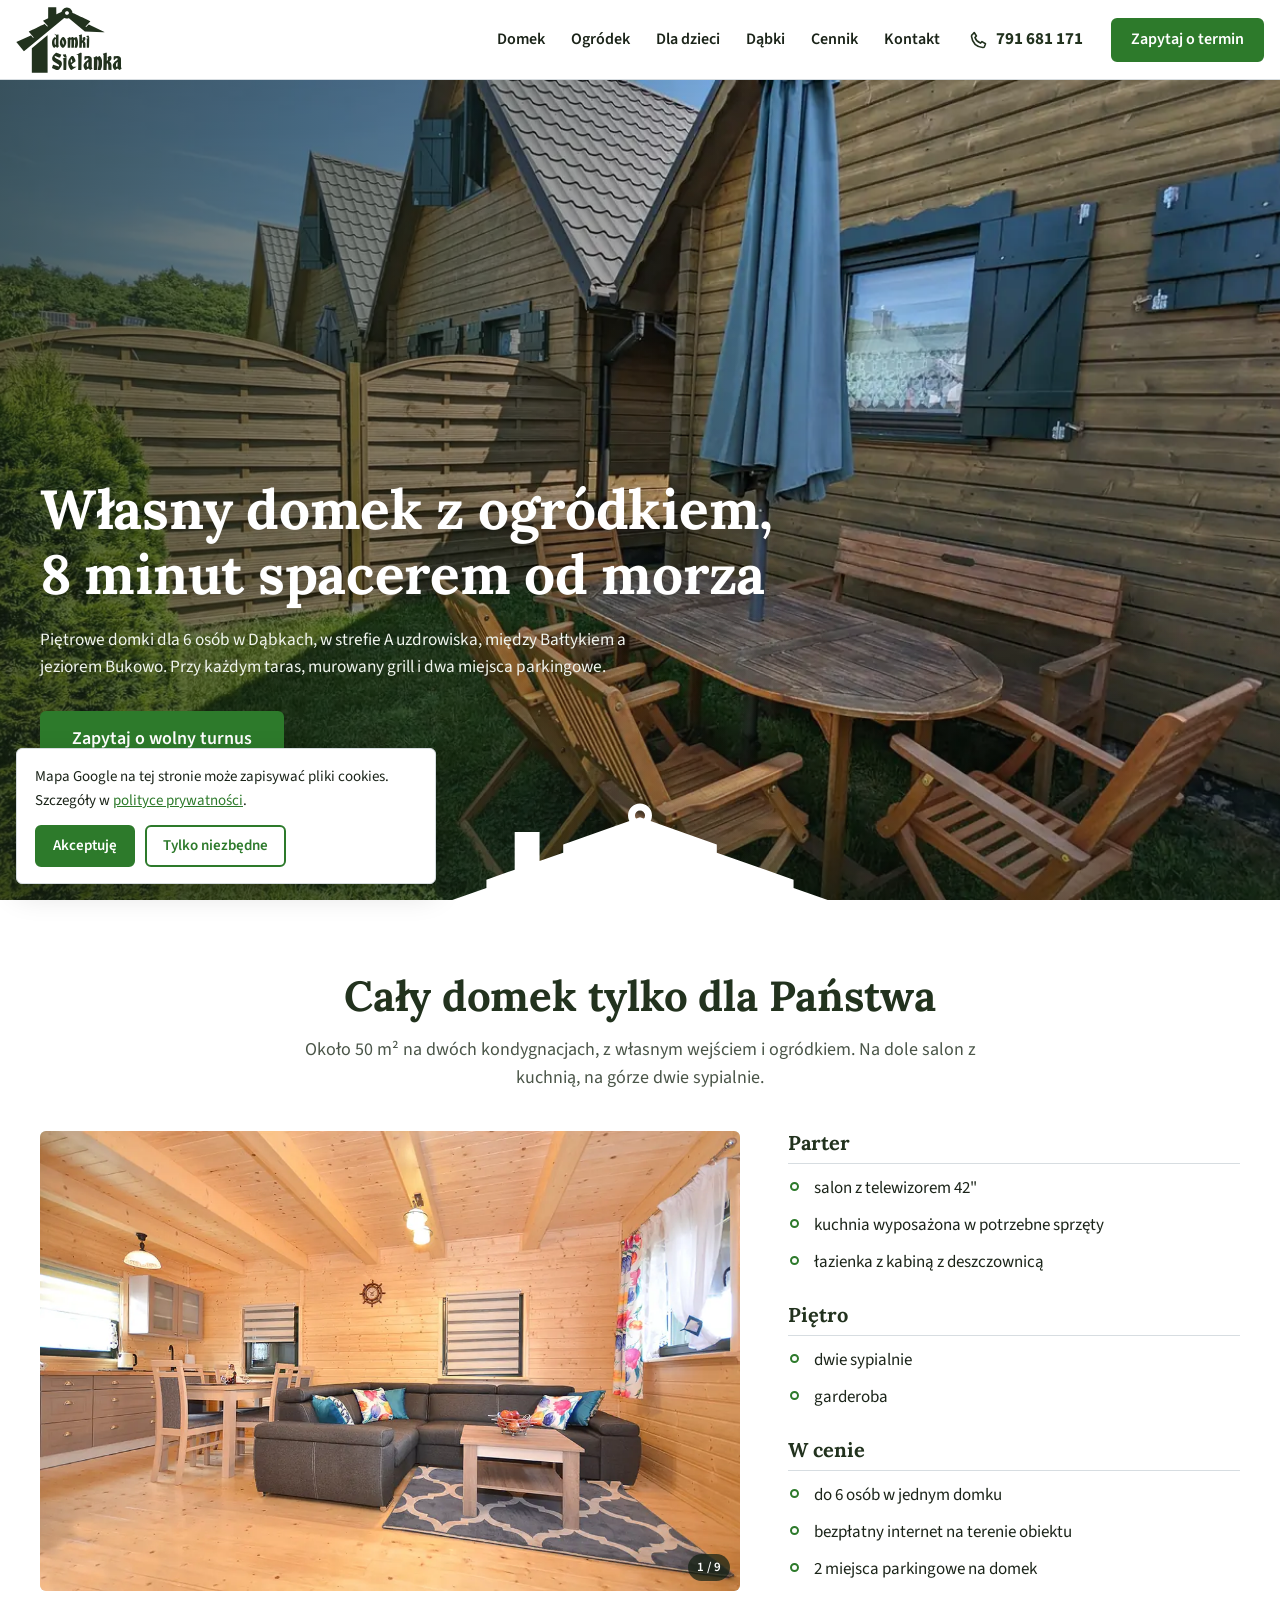
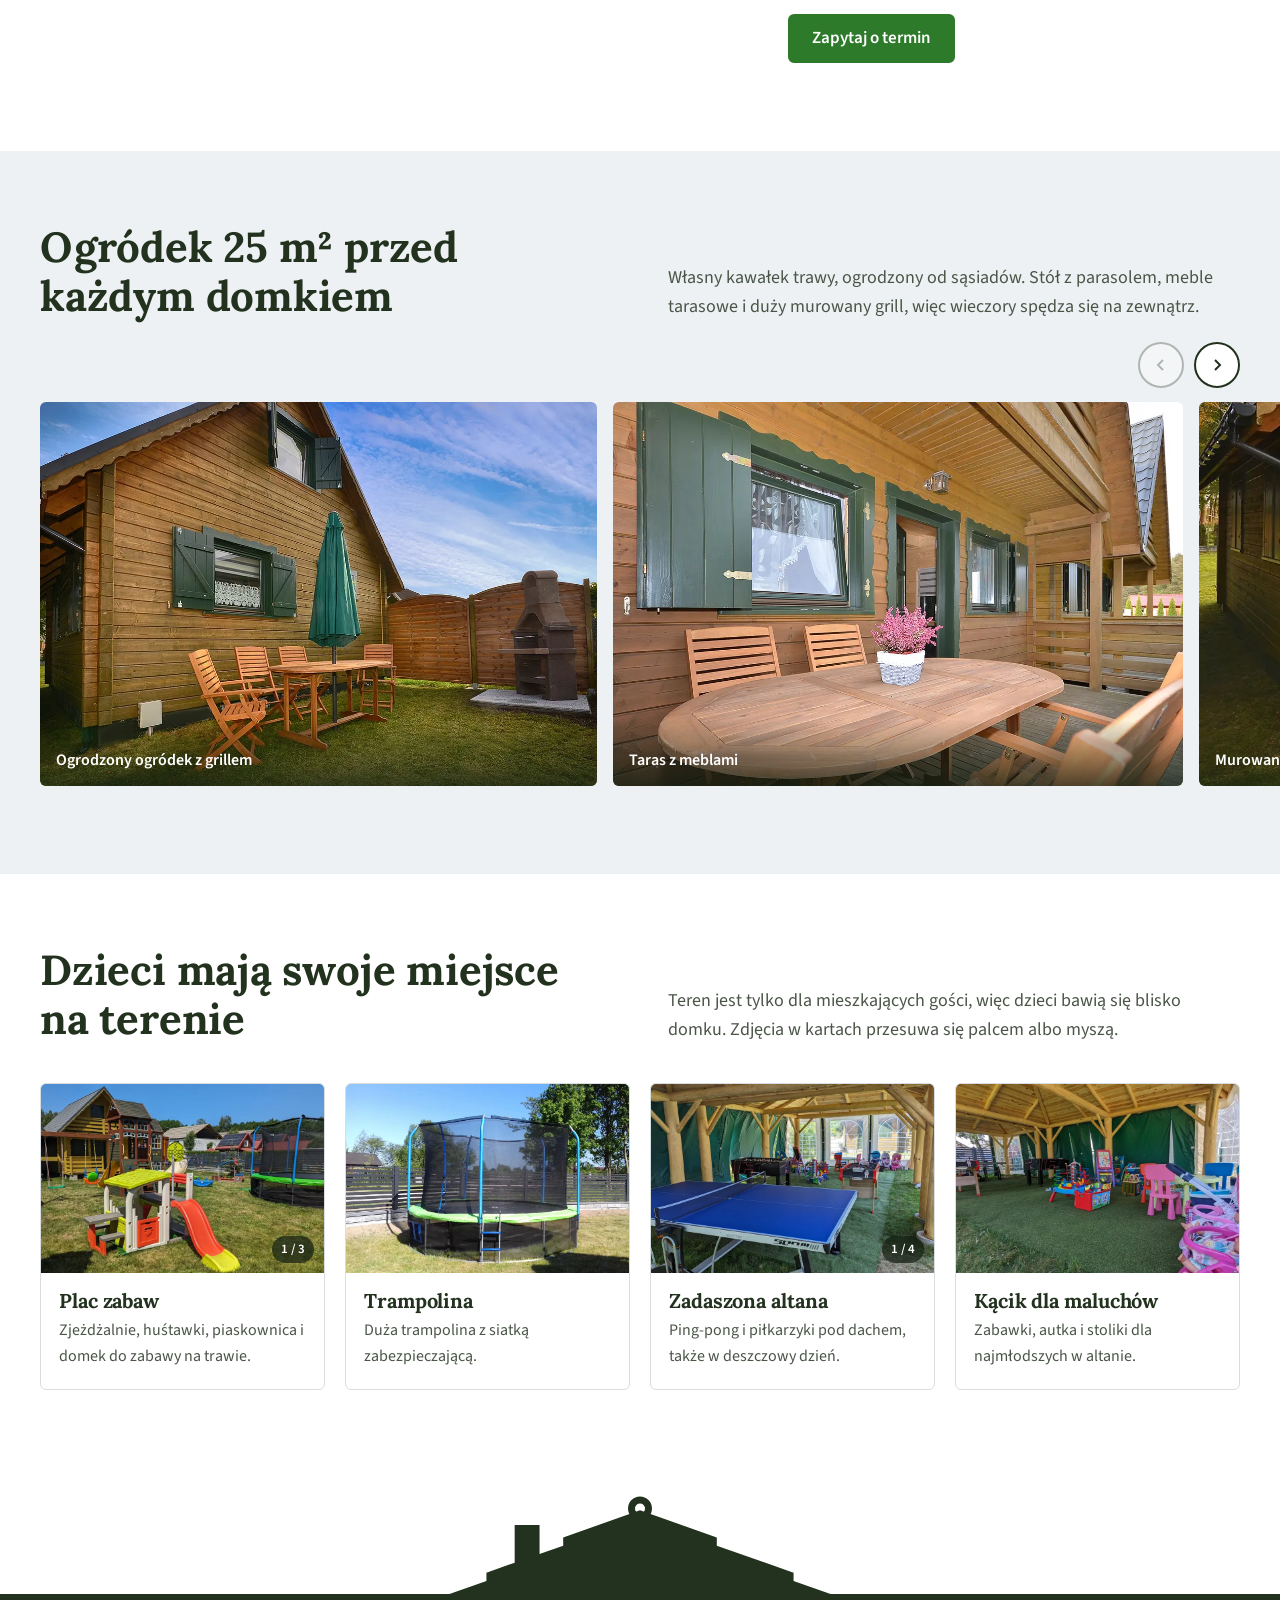
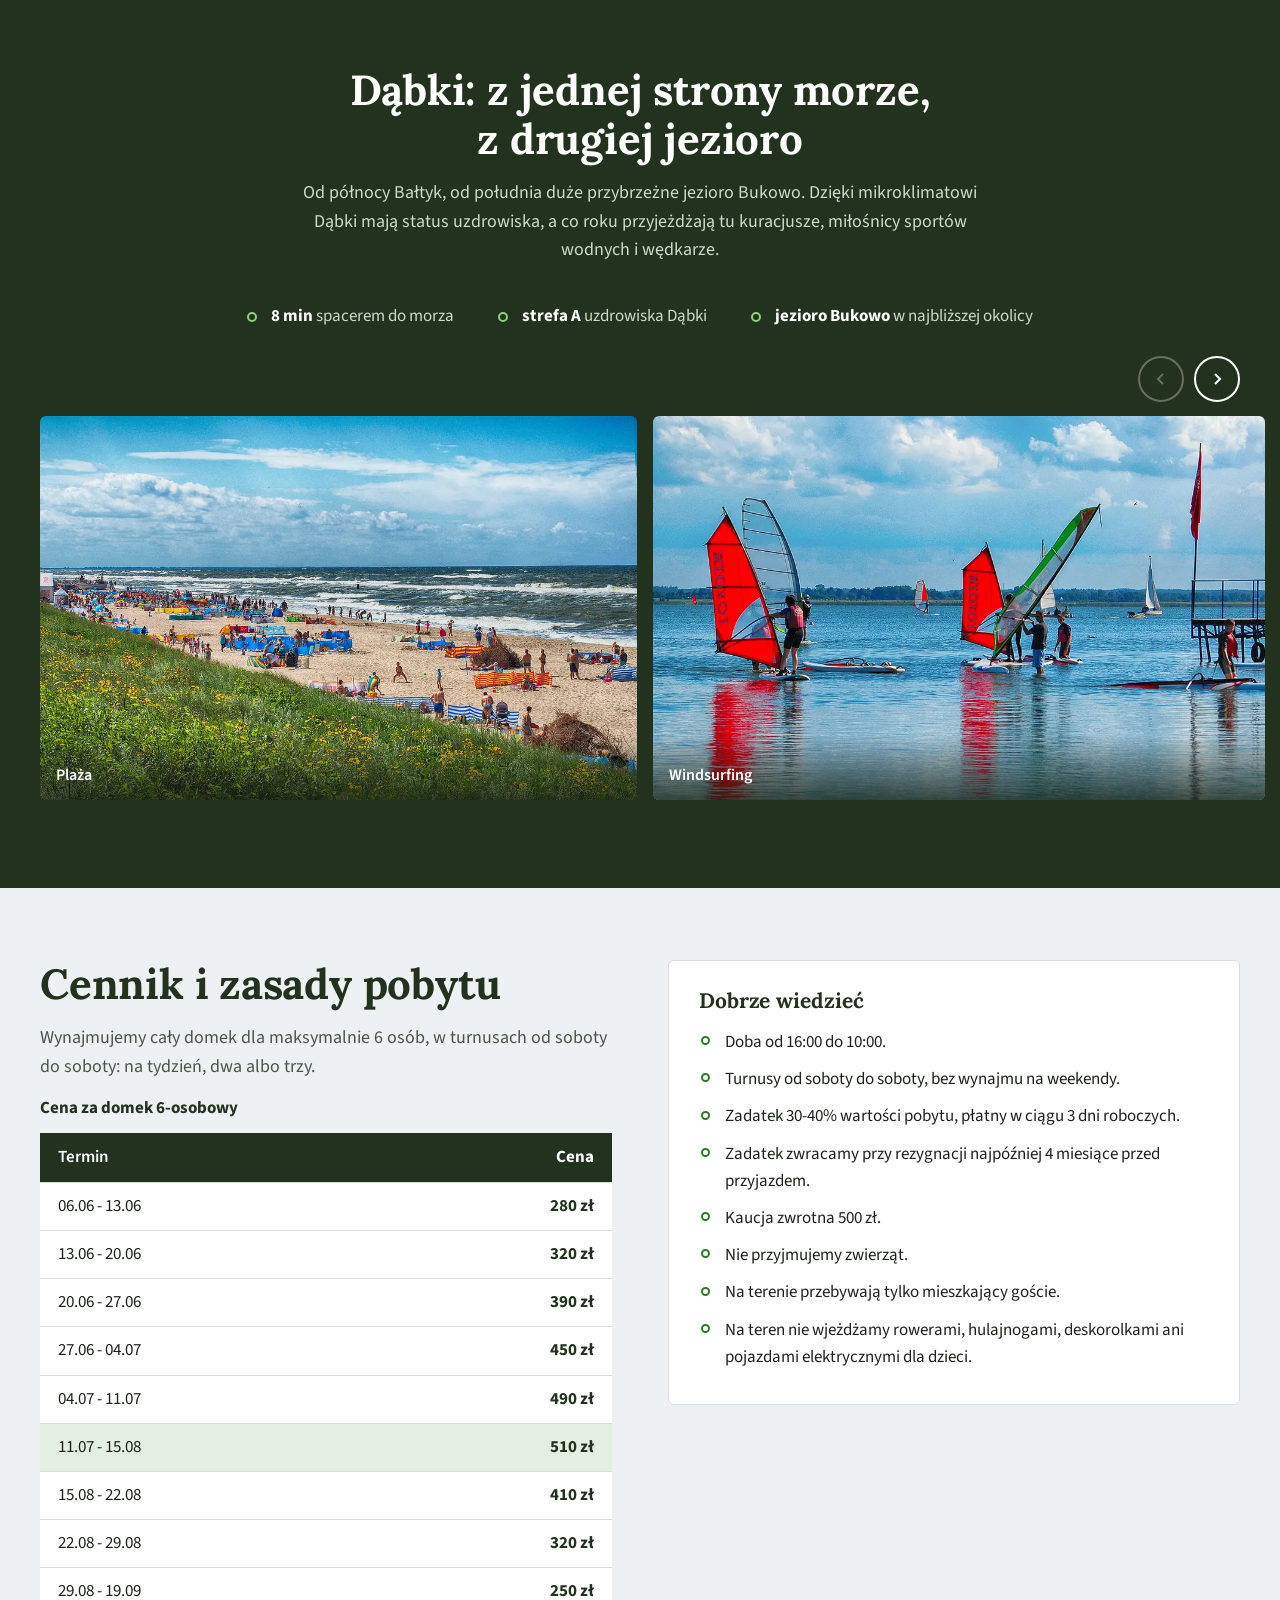
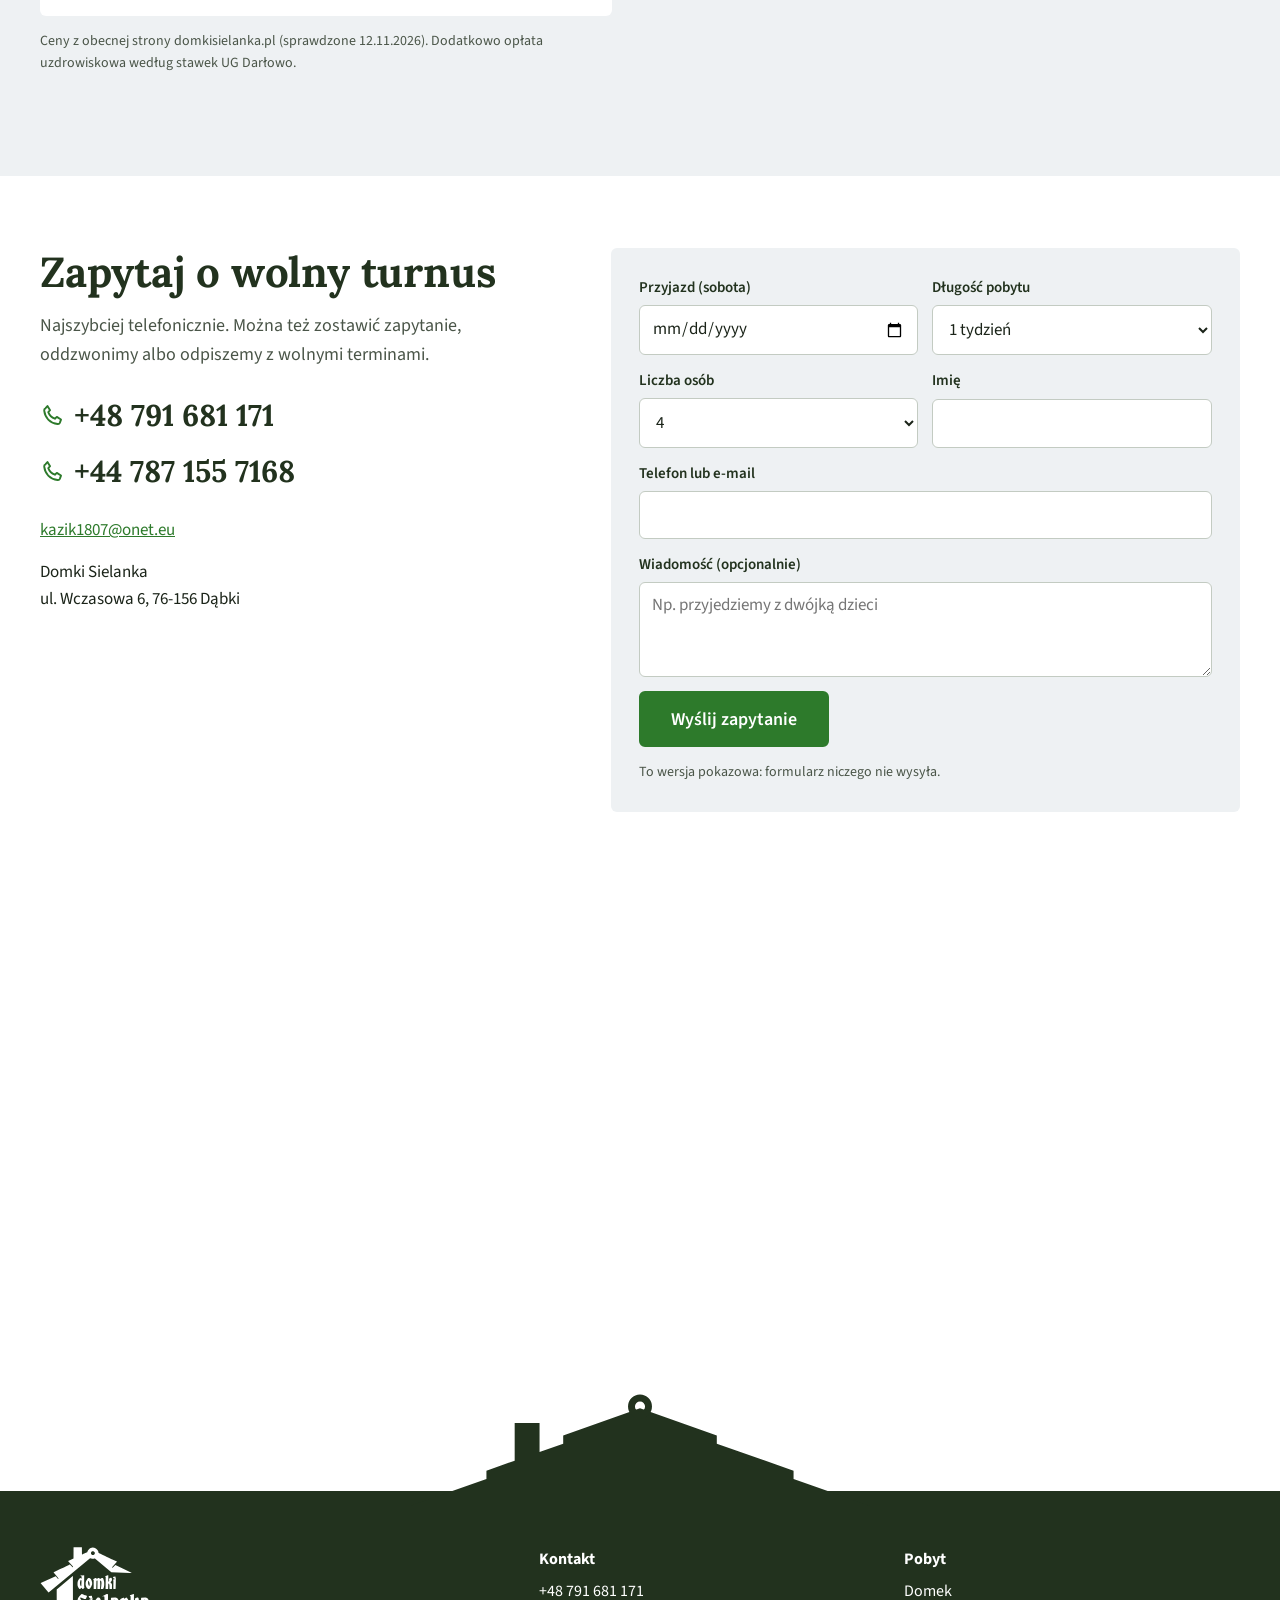
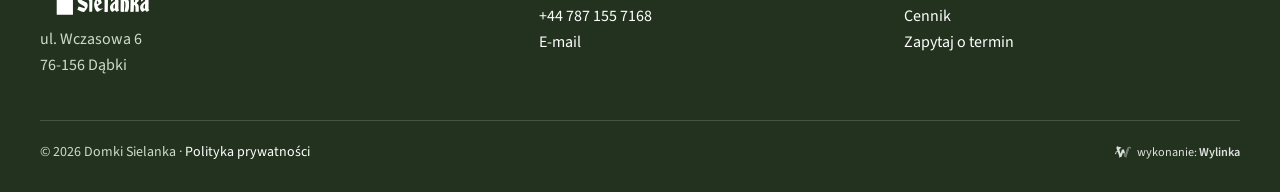
==== index.html @ 6b2c155b "Podgląd strony Domki Sielanka" ====
<!doctype html>
<html lang="pl">
<head>
<meta charset="utf-8">
<meta name="viewport" content="width=device-width,initial-scale=1,viewport-fit=cover">
<meta name="robots" content="noindex,nofollow">
<title>Domki Sielanka w Dąbkach | Domki z ogródkiem 8 minut od morza</title>
<meta name="description" content="Piętrowe domki dla 6 osób z własnym ogródkiem i murowanym grillem w Dąbkach, w strefie A uzdrowiska, 8 minut spacerem od morza. Zapytaj o wolny turnus: 791 681 171.">
<meta name="theme-color" content="#22321E">
<link rel="preload" href="fonts/lora.woff2" as="font" type="font/woff2" crossorigin>
<link rel="preload" href="img/hero-tel.webp" as="image" media="(max-width: 760px)">
<link rel="preload" href="img/hero-1400.webp" as="image" media="(min-width: 761px)" imagesrcset="img/hero-1400.webp 1400w, img/hero.webp 2000w" imagesizes="100vw">
<link rel="stylesheet" href="style.css">
<link rel="icon" href="data:image/svg+xml,%3Csvg xmlns='http://www.w3.org/2000/svg' viewBox='0 0 32 32'%3E%3Crect width='32' height='32' rx='6' fill='%2322321E'/%3E%3Cpath d='M3 22 16 9l13 13' fill='none' stroke='%23fff' stroke-width='3.4'/%3E%3Ccircle cx='16' cy='8.5' r='3' fill='none' stroke='%23fff' stroke-width='2'/%3E%3C/svg%3E">
</head>
<body>
<svg width="0" height="0" style="position:absolute" aria-hidden="true">
  <symbol id="logo" viewBox="12 22 449 280"><path fill="currentColor" fill-rule="evenodd" d="M427.2 230.8 426.5 231.5 426.0 235.8 426.2 246.5 429.2 246.8 434.8 241.0 436.8 239.8 438.8 239.2 440.8 239.2 442.2 240.0 443.0 241.0 443.2 243.2 442.2 245.0 439.5 247.8 430.5 254.8 425.0 261.2 423.2 264.8 422.2 269.2 422.5 274.5 424.2 281.0 427.0 286.0 430.5 288.8 432.5 289.0 434.0 288.5 441.5 282.8 442.8 282.8 448.8 288.2 451.0 288.8 452.5 287.8 453.2 287.8 459.8 282.5 459.5 281.5 457.0 278.0 457.2 245.2 456.8 240.8 455.8 237.5 454.5 235.2 452.0 232.8 448.5 231.0 444.0 230.2ZM442.5 255.5 443.0 256.0 442.2 274.5 440.8 276.0 439.0 276.5 436.8 274.2 435.8 271.0 435.8 265.5 436.8 262.2 438.8 258.8 442.0 255.5ZM365.8 230.2 364.8 230.2 357.8 235.0 356.5 234.5 356.2 231.8 355.5 230.8 352.8 231.0 347.5 233.0 340.0 237.5 340.0 238.2 342.2 240.8 341.8 287.5 343.0 288.8 351.8 289.2 355.2 288.5 356.0 287.5 357.0 245.2 357.5 244.2 358.2 244.2 360.0 246.5 361.8 254.0 361.8 266.8 358.2 288.5 359.2 289.0 370.2 289.0 371.0 288.2 373.8 282.0 375.8 275.0 376.5 268.5 376.5 249.2 375.5 244.5 372.8 237.8 370.0 233.8 367.2 231.0ZM303.2 230.8 302.5 231.5 302.0 235.8 302.2 246.5 305.2 246.8 310.8 241.0 312.8 239.8 314.8 239.2 316.8 239.2 318.2 240.0 319.0 241.0 319.2 243.2 318.2 245.0 315.5 247.8 306.5 254.8 301.0 261.2 299.2 264.8 298.2 269.2 298.5 274.5 300.2 281.0 303.0 286.0 306.5 288.8 308.5 289.0 310.0 288.5 317.5 282.8 318.8 282.8 324.8 288.2 327.0 288.8 328.5 287.8 329.2 287.8 335.8 282.5 335.5 281.5 333.0 278.0 333.2 245.2 332.8 240.8 331.8 237.5 330.5 235.2 328.0 232.8 324.5 231.0 320.0 230.2ZM318.5 255.5 319.0 256.0 318.2 274.5 316.8 276.0 315.0 276.5 312.8 274.2 311.8 271.0 311.8 265.5 312.8 262.2 314.8 258.8 318.0 255.5ZM251.0 229.5 247.8 230.0 246.2 231.0 240.8 236.8 236.0 244.8 234.0 250.2 233.0 254.8 233.0 264.0 235.0 272.2 237.0 277.2 240.2 283.2 242.0 285.8 244.0 287.8 245.8 288.8 248.5 288.2 268.8 275.8 268.8 275.0 266.8 275.0 261.2 276.0 257.2 276.0 254.5 275.0 250.0 271.0 247.8 267.2 247.2 265.5 247.8 264.8 264.5 252.5 262.8 245.0 258.5 235.8 257.0 233.5 253.2 230.0ZM246.5 242.0 251.0 251.8 251.0 253.5 245.8 258.0 245.0 258.0 244.5 257.2 244.0 254.0 244.0 247.5 244.8 244.2 245.8 242.2ZM222.5 222.5 212.8 224.0 210.2 225.0 212.0 229.2 215.2 233.5 217.8 234.8 222.8 234.8 223.5 235.2 223.2 235.8 221.8 236.0 220.2 237.0 218.5 237.2 210.2 240.5 210.5 241.5 212.8 244.2 213.0 247.8 212.8 286.5 213.2 288.8 222.2 288.8 224.2 288.0 225.0 286.5 226.0 237.5 224.5 235.2 225.0 234.8 226.2 234.8 226.8 234.2 226.8 233.2 224.8 230.0 223.8 223.5ZM181.2 216.0 172.0 224.5 167.0 231.5 165.0 237.8 165.2 243.8 167.2 248.5 171.8 253.5 179.5 258.8 180.2 258.8 191.5 265.8 194.2 268.8 194.5 272.5 194.0 273.8 193.2 274.5 192.5 274.5 169.2 267.2 168.0 269.5 168.0 270.5 167.2 271.5 164.2 280.5 166.0 281.8 169.2 282.8 170.5 283.8 173.8 284.8 180.2 287.8 184.0 288.8 190.0 289.2 193.8 287.5 196.2 285.0 202.5 275.8 204.8 271.2 206.2 266.0 206.5 262.8 205.8 257.8 204.5 254.5 201.8 250.8 199.2 249.0 198.5 249.0 197.2 248.0 196.5 248.0 195.2 247.0 194.5 247.0 193.2 246.0 192.5 246.0 191.2 245.0 190.5 245.0 189.2 244.0 188.5 244.0 187.2 243.0 186.5 243.0 182.2 240.8 179.5 238.8 177.0 236.0 175.8 233.5 175.8 232.0 176.5 230.2 177.8 229.5 193.0 235.8 198.2 236.2 199.8 233.8 203.8 224.2 202.2 223.0 197.2 221.0 196.2 221.0 195.2 220.2 183.2 216.0ZM380.2 220.8 380.0 221.8 383.2 225.8 382.2 288.0 383.5 289.2 395.5 288.8 396.0 288.2 397.0 262.2 398.2 260.8 399.5 260.5 402.0 264.5 403.0 268.8 403.2 288.5 416.2 288.8 416.8 288.0 416.8 269.0 415.8 263.2 414.8 260.8 412.8 257.8 408.0 253.5 408.0 253.0 414.5 246.5 416.2 243.0 416.8 241.0 416.8 237.5 415.5 232.2 413.0 230.0 409.5 230.0 404.8 232.2 400.2 235.2 401.8 241.2 401.8 245.2 400.2 248.2 397.2 250.8 396.8 250.2 396.8 216.0 392.5 216.2ZM287.5 215.8 285.2 216.0 282.5 217.0 267.0 225.2 267.5 226.0 273.0 225.2 274.2 225.8 275.2 227.2 275.8 244.2 275.8 277.0 275.2 288.0 276.5 289.2 288.5 289.2 289.2 288.5 290.2 217.2ZM228.5 155.2 231.0 158.2 231.0 194.8 241.0 195.0 241.5 194.5 242.5 161.8 244.2 159.8 245.8 159.8 246.8 161.0 246.5 194.5 247.2 195.0 256.2 195.0 257.0 194.2 258.0 182.5 258.0 171.5 257.5 165.5 258.0 161.5 259.2 160.0 260.0 160.2 261.8 162.5 262.8 166.2 263.2 171.5 262.0 186.0 260.2 194.2 262.0 195.0 269.2 195.0 270.5 194.0 272.8 189.0 272.8 187.8 273.8 185.0 273.8 182.8 274.5 179.5 274.5 169.0 273.8 163.5 271.8 155.5 270.8 152.8 268.5 150.0 267.5 149.5 264.2 150.0 257.5 154.0 253.0 149.8 250.5 149.5 247.8 150.8 243.2 154.8 242.8 154.2 242.5 149.5 240.5 149.5 238.2 150.0ZM210.2 149.5 207.5 151.0 205.0 153.8 200.0 162.2 198.0 168.5 197.8 176.8 199.0 183.0 201.2 187.8 203.5 191.0 207.8 194.8 211.8 195.0 214.5 193.8 217.5 190.8 221.8 184.0 224.8 175.8 224.8 168.0 222.8 160.5 219.5 154.2 215.2 150.2 213.0 149.5ZM209.0 161.0 210.0 161.5 213.0 167.5 214.0 171.0 214.5 177.0 214.0 180.2 212.8 182.5 211.8 182.0 209.8 178.2 208.0 171.5 208.2 162.0ZM320.0 143.5 314.5 144.0 310.0 145.2 312.0 149.5 314.0 151.8 315.8 152.8 319.0 152.8 319.5 153.2 319.0 154.0 310.0 157.2 312.0 160.0 312.2 162.0 312.0 192.8 312.5 194.8 319.5 194.8 321.5 193.8 322.2 165.8 322.2 154.5 321.5 153.2 323.0 152.0 321.0 148.0 320.8 144.2ZM145.5 141.5 145.0 141.5 78.8 196.8 78.8 300.2 79.2 300.8 145.8 300.5ZM278.2 142.0 278.0 142.8 280.5 145.8 280.0 194.5 280.8 195.0 286.8 195.0 290.5 194.5 291.2 174.5 292.5 172.8 294.0 173.8 295.8 178.2 296.2 194.5 306.2 194.5 306.5 177.5 305.8 174.5 303.8 171.0 299.8 167.5 299.8 166.8 304.0 162.8 305.8 160.2 306.2 158.2 306.2 153.8 305.5 151.0 303.2 149.0 301.2 149.0 298.5 150.0 294.2 152.8 293.8 153.8 295.0 158.8 294.8 161.2 293.0 164.2 291.5 164.8 291.2 138.8 290.8 138.2 288.8 138.2ZM175.2 136.0 175.0 136.5 181.0 143.2 181.8 151.5 180.5 152.0 176.2 149.2 171.8 153.0 168.2 157.8 166.2 162.0 165.0 166.2 164.5 170.0 164.5 178.0 165.0 181.5 166.0 185.0 169.0 191.2 172.5 194.8 175.5 194.8 180.5 189.8 181.0 189.8 185.0 194.8 187.0 195.0 189.0 193.8 193.0 189.2 193.0 186.8 191.8 184.8 192.0 139.2 191.5 138.2 182.2 139.2 178.8 138.0ZM178.5 157.8 181.0 159.8 180.2 182.5 179.5 183.5 178.8 183.2 176.8 180.8 175.8 178.0 174.8 170.8 175.0 166.5 176.8 160.2 177.8 158.2ZM13.0 170.8 44.2 208.8 45.5 209.5 216.2 68.2 224.5 70.8 231.0 70.8 234.2 69.8 236.2 69.8 303.8 125.8 380.0 128.8 386.5 128.8 386.8 128.2 320.5 96.2 309.2 107.2 308.2 107.2 306.8 105.2 325.8 84.2 327.0 82.2 305.5 72.0 304.8 72.0 301.2 70.0 300.5 70.0 295.0 67.0 283.5 62.0 278.0 59.0 266.5 54.0 261.0 51.0 251.8 47.0 250.8 46.0 250.8 44.0 249.8 40.0 246.8 34.2 241.2 28.8 236.2 26.0 233.0 25.0 227.0 24.5 222.5 25.0 216.2 27.5 212.8 30.0 209.0 34.0 206.2 38.8 205.2 42.2 204.2 43.2 192.2 49.0 191.5 49.0 184.0 53.0 183.2 53.0 182.8 52.5 182.5 23.0 148.2 23.0 148.0 69.5 126.2 80.0 126.2 80.8 145.8 102.0 146.5 103.5 145.0 105.0 144.2 105.0 133.2 94.0 132.2 94.0 127.0 97.0 115.8 102.0 108.2 106.0 107.5 106.0 106.2 107.0 105.5 107.0 104.2 108.0 103.5 108.0 98.0 111.0 86.8 116.0 81.2 119.0 80.5 119.0 75.2 122.0 74.5 122.0 66.2 126.0 66.2 127.0 86.0 150.8 86.2 151.8 84.5 153.8 75.8 143.0 74.5 142.8 13.0 170.0ZM225.2 39.8 229.2 39.5 231.5 40.2 235.0 43.5 235.8 45.5 235.8 49.2 235.0 51.2 233.5 53.0 230.5 55.0 226.5 55.2 224.2 54.5 220.8 51.2 220.0 49.2 220.0 45.5 220.8 43.5 222.2 41.8Z"/></symbol>
  <symbol id="tel" viewBox="0 0 20 20"><path d="M6.2 2.5 8.4 6 6.9 7.6c.8 2.2 3.3 4.7 5.5 5.5l1.6-1.5 3.5 2.2-1 2.7c-.3.7-1 1.1-1.8 1-6.2-.8-10.4-5-11.2-11.2-.1-.8.3-1.5 1-1.8z" fill="none" stroke="currentColor" stroke-width="1.6" stroke-linejoin="round"/></symbol>
  <symbol id="dachD" viewBox="0 -30 1000 250"><path d="M0 220.0 166.7 161.3 166.7 143.3 228 121.7 228 40.0 282 40.0 282 102.7 333.3 84.7 333.3 66.7 500 8.0 666.7 66.7 666.7 84.7 833.3 143.3 833.3 161.3 1000 220.0 1000 220.0Z"/><path fill-rule="evenodd" d="M500 -22a26 26 0 1 1 0 52a26 26 0 1 1 0-52ZM500 -7a11 11 0 1 0 0 22a11 11 0 1 0 0-22Z"/></symbol>
  <!-- dach z logo: deski zachodzące na siebie + kółko w kalenicy -->
  <symbol id="daszek" viewBox="0 0 40 22"><path d="M2 20 9 15.2l-.6-1.7L15 9l-.6-1.7L20 3.6l5.6 3.7L25 9l6.6 4.5-.6 1.7L38 20" fill="none" stroke="currentColor" stroke-width="3" stroke-linejoin="bevel"/><circle cx="20" cy="4" r="2.6" fill="none" stroke="currentColor" stroke-width="1.8"/></symbol>
</svg>

<header class="naglowek" id="gora">
  <div class="naglowek-in">
    <a class="logo" href="#gora" aria-label="Domki Sielanka, początek strony"><svg aria-hidden="true"><use href="#logo"/></svg></a>
    <nav class="menu" id="menu" aria-label="Menu główne">
      <a href="#domek">Domek</a>
      <a href="#ogrodek">Ogródek</a>
      <a href="#dzieci">Dla dzieci</a>
      <a href="#dabki">Dąbki</a>
      <a href="#cennik">Cennik</a>
      <a href="#termin">Kontakt</a>
      <div class="menu-tel"><a href="tel:+48791681171">+48 791 681 171</a><a href="tel:+447871557168">+44 787 155 7168</a></div>
    </nav>
    <a class="nag-tel" href="tel:+48791681171" aria-label="Zadzwoń: 791 681 171"><svg aria-hidden="true"><use href="#tel"/></svg><span>791 681 171</span></a>
    <a class="przycisk nag-cta" href="#termin">Zapytaj o termin</a>
    <button class="burger" id="burger" type="button" aria-expanded="false" aria-controls="menu" aria-label="Otwórz menu"><span></span><span></span></button>
  </div>
</header>

<main>
<section class="hero" aria-label="Domki Sielanka w Dąbkach">
  <picture class="hero-foto">
    <source media="(max-width: 760px)" srcset="img/hero-tel.webp">
    <img src="img/hero-1400.webp" srcset="img/hero-1400.webp 1400w, img/hero.webp 2000w" sizes="100vw" alt="Drewniane domki Sielanka, każdy z własnym ogródkiem, stołem i parasolem" width="2000" height="1125" fetchpriority="high">
  </picture>
  <div class="hero-in">
    <h1>Własny domek z&nbsp;ogródkiem, 8&nbsp;minut spacerem od morza</h1>
    <p class="lead">Piętrowe domki dla 6 osób w Dąbkach, w strefie A uzdrowiska, między Bałtykiem a jeziorem Bukowo. Przy każdym taras, murowany grill i dwa miejsca parkingowe.</p>
    <a class="przycisk przycisk-duzy" id="hero-cta" href="#termin">Zapytaj o wolny turnus</a>
  </div>
  <svg class="dach" viewBox="0 -30 1000 250" aria-hidden="true"><use href="#dachD"/></svg>
</section>

<section class="sekcja" id="domek" aria-labelledby="h-domek">
  <div class="wrap">
    <div class="glowa srodek">
      <h2 id="h-domek">Cały domek tylko dla Państwa</h2>
      <p>Około 50 m² na dwóch kondygnacjach, z własnym wejściem i ogródkiem. Na dole salon z kuchnią, na górze dwie sypialnie.</p>
    </div>
    <div class="domek">
      <div class="galeria galeria-duza" data-galeria data-nazwa="domku">
        <div class="tor">
          <img src="img/w-salon.webp" alt="Salon z narożnikiem i aneksem kuchennym" width="1100" height="709" loading="lazy">
          <img src="img/w-jadalnia.webp" alt="Stół jadalny i kuchnia z lodówką" width="1100" height="723" loading="lazy">
          <img src="img/w-kuchnia.webp" alt="Kuchnia z płytą, zlewem i czajnikiem" width="1100" height="739" loading="lazy">
          <img src="img/w-salon2.webp" alt="Salon w drewnie, widok na kuchnię" width="1100" height="749" loading="lazy">
          <img src="img/w-schody.webp" alt="Schody na piętro i telewizor w salonie" width="1100" height="729" loading="lazy">
          <img src="img/w-sypialnia.webp" alt="Sypialnia na poddaszu" width="1100" height="714" loading="lazy">
          <img src="img/w-sypialnia2.webp" alt="Sypialnia z dwoma łóżkami pod skosem" width="1100" height="746" loading="lazy">
          <img src="img/w-sypialnia3.webp" alt="Druga sypialnia z oknem dachowym" width="1100" height="730" loading="lazy">
          <img src="img/w-lazienka.webp" alt="Łazienka z kabiną prysznicową z deszczownicą" width="1100" height="795" loading="lazy">
        </div>
      </div>
      <div class="domek-opis">
        <div class="poziom">
          <h3>Parter</h3>
          <ul class="kolka">
            <li>salon z telewizorem 42"</li>
            <li>kuchnia wyposażona w potrzebne sprzęty</li>
            <li>łazienka z kabiną z deszczownicą</li>
          </ul>
        </div>
        <div class="poziom">
          <h3>Piętro</h3>
          <ul class="kolka">
            <li>dwie sypialnie</li>
            <li>garderoba</li>
          </ul>
        </div>
        <div class="poziom">
          <h3>W cenie</h3>
          <ul class="kolka">
            <li>do 6 osób w jednym domku</li>
            <li>bezpłatny internet na terenie obiektu</li>
            <li>2 miejsca parkingowe na domek</li>
          </ul>
        </div>
        <a class="przycisk" href="#termin">Zapytaj o termin</a>
      </div>
    </div>
  </div>
</section>

<section class="sekcja szara" id="ogrodek" aria-labelledby="h-ogr">
  <div class="wrap">
    <div class="glowa glowa-bok">
      <h2 id="h-ogr">Ogródek 25 m² przed każdym domkiem</h2>
      <p>Własny kawałek trawy, ogrodzony od sąsiadów. Stół z parasolem, meble tarasowe i duży murowany grill, więc wieczory spędza się na zewnątrz.</p>
    </div>
  </div>
  <div class="tor-poziomy" data-ciagnij tabindex="0" aria-label="Zdjęcia ogródków, przesuń w bok">
    <figure class="kafel"><img src="img/o-ogrodek.webp" alt="Ogródek z meblami ogrodowymi, parasolem i murowanym grillem" width="1100" height="759" loading="lazy"><figcaption>Ogrodzony ogródek z grillem</figcaption></figure>
    <figure class="kafel"><img src="img/o-taras.webp" alt="Taras domku z drewnianym stołem i krzesłami" width="1100" height="741" loading="lazy"><figcaption>Taras z meblami</figcaption></figure>
    <figure class="kafel"><img src="img/o-grill.webp" alt="Stół pod parasolem i murowany grill w ogródku" width="1200" height="570" loading="lazy"><figcaption>Murowany grill</figcaption></figure>
    <figure class="kafel"><img src="img/o-ogrodek2.webp" alt="Ogródek przy domku w słońcu, stół i krzesła" width="1100" height="619" loading="lazy"><figcaption>Śniadanie na trawie</figcaption></figure>
    <figure class="kafel"><img src="img/domek-front.webp" alt="Drewniany domek Sielanka od frontu, z gankiem i kwiatami" width="1000" height="1179" loading="lazy"><figcaption>Domek od frontu</figcaption></figure>
  </div>
</section>

<section class="sekcja" id="dzieci" aria-labelledby="h-dz">
  <div class="wrap">
    <div class="glowa glowa-bok">
      <h2 id="h-dz">Dzieci mają swoje miejsce na terenie</h2>
      <p>Teren jest tylko dla mieszkających gości, więc dzieci bawią się blisko domku. Zdjęcia w kartach przesuwa się palcem albo myszą.</p>
    </div>
    <div class="karty">
      <article class="karta">
        <div class="galeria" data-galeria data-nazwa="placu zabaw">
          <div class="tor"><img src="img/t-plac.webp" alt="Plac zabaw z domkiem, zjeżdżalnią i trampoliną" width="1000" height="562" loading="lazy"><img src="img/t-zjezdzalnia.webp" alt="Drewniany zestaw z żółtą zjeżdżalnią" width="1000" height="587" loading="lazy"><img src="img/t-plac2.webp" alt="Plac zabaw z piaskownicą i huśtawkami" width="1000" height="562" loading="lazy"></div>
        </div>
        <div class="karta-tresc"><h3>Plac zabaw</h3><p>Zjeżdżalnie, huśtawki, piaskownica i domek do zabawy na trawie.</p></div>
      </article>
      <article class="karta">
        <div class="galeria" data-galeria data-nazwa="trampoliny">
          <div class="tor"><img src="img/t-trampolina.webp" alt="Trampolina z siatką zabezpieczającą" width="1000" height="647" loading="lazy"></div>
        </div>
        <div class="karta-tresc"><h3>Trampolina</h3><p>Duża trampolina z siatką zabezpieczającą.</p></div>
      </article>
      <article class="karta">
        <div class="galeria" data-galeria data-nazwa="altany">
          <div class="tor"><img src="img/t-pingpong.webp" alt="Stół do ping-ponga w zadaszonej altanie" width="1000" height="562" loading="lazy"><img src="img/t-altana.webp" alt="Zadaszona drewniana altana na trawie" width="1000" height="562" loading="lazy"><img src="img/t-pilkarzyki.webp" alt="Piłkarzyki w altanie" width="1000" height="562" loading="lazy"><img src="img/t-wieczor.webp" alt="Altana wieczorem" width="1000" height="562" loading="lazy"></div>
        </div>
        <div class="karta-tresc"><h3>Zadaszona altana</h3><p>Ping-pong i piłkarzyki pod dachem, także w deszczowy dzień.</p></div>
      </article>
      <article class="karta">
        <div class="galeria" data-galeria data-nazwa="kącika zabaw">
          <div class="tor"><img src="img/t-zabawki.webp" alt="Kącik z zabawkami i pojazdami dla maluchów w altanie" width="1000" height="562" loading="lazy"></div>
        </div>
        <div class="karta-tresc"><h3>Kącik dla maluchów</h3><p>Zabawki, autka i stoliki dla najmłodszych w altanie.</p></div>
      </article>
    </div>
  </div>
</section>

<section class="sekcja ciemna" id="dabki" aria-labelledby="h-dab">
  <svg class="dach dach-gora" viewBox="0 -30 1000 250" aria-hidden="true"><use href="#dachD"/></svg>
  <div class="wrap">
    <div class="glowa srodek">
      <h2 id="h-dab">Dąbki: z&nbsp;jednej strony morze, z&nbsp;drugiej jezioro</h2>
      <p>Od północy Bałtyk, od południa duże przybrzeżne jezioro Bukowo. Dzięki mikroklimatowi Dąbki mają status uzdrowiska, a co roku przyjeżdżają tu kuracjusze, miłośnicy sportów wodnych i wędkarze.</p>
    </div>
    <ul class="odleglosci">
      <li><b>8 min</b> spacerem do morza</li>
      <li><b>strefa A</b> uzdrowiska Dąbki</li>
      <li><b>jezioro Bukowo</b> w najbliższej okolicy</li>
    </ul>
  </div>
  <div class="tor-poziomy tor-okolica" data-ciagnij tabindex="0" aria-label="Zdjęcia okolicy, przesuń w bok">
    <figure class="kafel"><img src="img/k-plaza2.webp" alt="Szeroka piaszczysta plaża i wydmy nad Bałtykiem" width="1000" height="643" loading="lazy"><figcaption>Plaża</figcaption></figure>
    <figure class="kafel"><img src="img/k-windsurf.webp" alt="Windsurferzy na płytkiej wodzie" width="1000" height="628" loading="lazy"><figcaption>Windsurfing</figcaption></figure>
    <figure class="kafel"><img src="img/k-lodzie.webp" alt="Kolorowe łodzie rybackie na plaży" width="1000" height="557" loading="lazy"><figcaption>Łodzie rybackie</figcaption></figure>
    <figure class="kafel"><img src="img/k-jezioro.webp" alt="Kajaki i rowery wodne nad brzegiem jeziora" width="1000" height="626" loading="lazy"><figcaption>Kajaki i rowery wodne</figcaption></figure>
    <figure class="kafel"><img src="img/k-zachod.webp" alt="Zachód słońca nad morzem, łodzie na plaży" width="1000" height="682" loading="lazy"><figcaption>Zachód słońca</figcaption></figure>
    <figure class="kafel"><img src="img/k-konie.webp" alt="Przejażdżka konna brzegiem morza o zachodzie" width="1000" height="662" loading="lazy"><figcaption>Konno brzegiem morza</figcaption></figure>
    <figure class="kafel"><img src="img/k-pomost.webp" alt="Pomost nad jeziorem o zachodzie słońca" width="1000" height="613" loading="lazy"><figcaption>Pomost nad jeziorem</figcaption></figure>
  </div>
</section>

<section class="sekcja szara" id="cennik" aria-labelledby="h-cen">
  <div class="wrap cennik">
    <div>
      <h2 id="h-cen">Cennik i zasady pobytu</h2>
      <p class="wstep">Wynajmujemy cały domek dla maksymalnie 6 osób, w turnusach od soboty do soboty: na tydzień, dwa albo trzy.</p>
      <table class="tabela">
        <caption>Cena za domek 6-osobowy</caption>
        <thead><tr><th scope="col">Termin</th><th scope="col">Cena</th></tr></thead>
        <tbody>
          <tr><td>06.06 - 13.06</td><td>280 zł</td></tr>
          <tr><td>13.06 - 20.06</td><td>320 zł</td></tr>
          <tr><td>20.06 - 27.06</td><td>390 zł</td></tr>
          <tr><td>27.06 - 04.07</td><td>450 zł</td></tr>
          <tr><td>04.07 - 11.07</td><td>490 zł</td></tr>
          <tr class="szczyt"><td>11.07 - 15.08</td><td>510 zł</td></tr>
          <tr><td>15.08 - 22.08</td><td>410 zł</td></tr>
          <tr><td>22.08 - 29.08</td><td>320 zł</td></tr>
          <tr><td>29.08 - 19.09</td><td>250 zł</td></tr>
        </tbody>
      </table>
      <p class="male">Ceny z obecnej strony domkisielanka.pl (sprawdzone 12.11.2026). Dodatkowo opłata uzdrowiskowa według stawek UG Darłowo.</p>
    </div>
    <div class="zasady">
      <h3>Dobrze wiedzieć</h3>
      <ul class="kolka">
        <li>Doba od 16:00 do 10:00.</li>
        <li>Turnusy od soboty do soboty, bez wynajmu na weekendy.</li>
        <li>Zadatek 30-40% wartości pobytu, płatny w ciągu 3 dni roboczych.</li>
        <li>Zadatek zwracamy przy rezygnacji najpóźniej 4 miesiące przed przyjazdem.</li>
        <li>Kaucja zwrotna 500 zł.</li>
        <li>Nie przyjmujemy zwierząt.</li>
        <li>Na terenie przebywają tylko mieszkający goście.</li>
        <li>Na teren nie wjeżdżamy rowerami, hulajnogami, deskorolkami ani pojazdami elektrycznymi dla dzieci.</li>
      </ul>
    </div>
  </div>
</section>

<section class="sekcja" id="termin" aria-labelledby="h-ter">
  <div class="wrap termin">
    <div class="termin-tekst">
      <h2 id="h-ter">Zapytaj o wolny turnus</h2>
      <p class="wstep">Najszybciej telefonicznie. Można też zostawić zapytanie, oddzwonimy albo odpiszemy z wolnymi terminami.</p>
      <p class="telefony"><a href="tel:+48791681171"><svg aria-hidden="true"><use href="#tel"/></svg>+48 791 681 171</a><a href="tel:+447871557168"><svg aria-hidden="true"><use href="#tel"/></svg>+44 787 155 7168</a></p>
      <p><a href="mailto:kazik1807@onet.eu">kazik1807@onet.eu</a></p>
      <p>Domki Sielanka<br>ul. Wczasowa 6, 76-156 Dąbki</p>
    </div>
    <form class="formularz" id="formularz" novalidate>
      <div class="pola-2">
        <label>Przyjazd (sobota)<input type="date" name="przyjazd" required></label>
        <label>Długość pobytu<select name="tygodnie"><option>1 tydzień</option><option>2 tygodnie</option><option>3 tygodnie</option></select></label>
      </div>
      <div class="pola-2">
        <label>Liczba osób<select name="osoby"><option>2</option><option>3</option><option selected>4</option><option>5</option><option>6</option></select></label>
        <label>Imię<input type="text" name="imie" autocomplete="given-name" required></label>
      </div>
      <label>Telefon lub e-mail<input type="text" name="kontakt" autocomplete="tel" required></label>
      <label>Wiadomość (opcjonalnie)<textarea name="wiad" rows="3" placeholder="Np. przyjedziemy z dwójką dzieci"></textarea></label>
      <button class="przycisk przycisk-duzy" type="submit">Wyślij zapytanie</button>
      <p class="info-form" id="info-form" role="status">To wersja pokazowa: formularz niczego nie wysyła.</p>
    </form>
  </div>
  <div class="wrap mapa">
    <iframe title="Mapa dojazdu: Domki Sielanka, ul. Wczasowa 6, Dąbki" src="https://www.google.com/maps/embed?pb=!1m18!1m12!1m3!1d7376.390120022618!2d16.30958998419019!3d54.38494617662454!2m3!1f0!2f0!3f0!3m2!1i1024!2i768!4f13.1!3m3!1m2!1s0x4701d57fe09e1d1d%3A0x8ab7d6a82dd980e!2sDomki%20Sielanka!5e0!3m2!1spl!2spl!4v1713438789773!5m2!1spl!2spl" loading="lazy" referrerpolicy="no-referrer-when-downgrade"></iframe>
  </div>
</section>
</main>

<footer class="stopka">
  <svg class="dach dach-gora" viewBox="0 -30 1000 250" aria-hidden="true"><use href="#dachD"/></svg>
  <div class="wrap stopka-in">
    <div class="st-marka">
      <a class="logo logo-stopka" href="#gora" aria-label="Domki Sielanka, do góry"><svg aria-hidden="true"><use href="#logo"/></svg></a>
      <p>ul. Wczasowa 6<br>76-156 Dąbki</p>
    </div>
    <div>
      <p class="st-tyt">Kontakt</p>
      <p><a href="tel:+48791681171">+48 791 681 171</a><br><a href="tel:+447871557168">+44 787 155 7168</a><br><a href="mailto:kazik1807@onet.eu">E-mail</a></p>
    </div>
    <div>
      <p class="st-tyt">Pobyt</p>
      <p><a href="#domek">Domek</a><br><a href="#cennik">Cennik</a><br><a href="#termin">Zapytaj o termin</a></p>
    </div>
  </div>
  <div class="wrap stopka-dol">
    <p>© 2026 Domki Sielanka · <a href="polityka.html">Polityka prywatności</a></p>
<style>
.wylinka-badge{display:inline-flex;align-items:center;gap:.4em;color:inherit;text-decoration:none;font-size:.875em;line-height:1;opacity:.85}
.wylinka-badge:hover,.wylinka-badge:focus-visible{opacity:1}
.wylinka-badge:focus-visible{outline:2px solid currentColor;outline-offset:3px;border-radius:2px}
.wylinka-badge svg{width:18px;height:18px;flex:none;overflow:visible}
.wylinka-badge b{font-weight:600}
.wylinka-badge .wy-old{opacity:.45;transform-origin:40px 30px;transition:transform .32s cubic-bezier(.3,.7,.4,1),opacity .32s ease-out}
.wylinka-badge .wy-pod{opacity:0;transition:opacity .2s ease-out .08s}
.wylinka-badge:hover .wy-old,.wylinka-badge:focus-visible .wy-old{transform:translate(9px,7px) rotate(9deg);opacity:0}
.wylinka-badge:hover .wy-pod,.wylinka-badge:focus-visible .wy-pod{opacity:1}
@media (prefers-reduced-motion:reduce){.wylinka-badge .wy-old,.wylinka-badge .wy-pod{transition:none}.wylinka-badge:hover .wy-old,.wylinka-badge:focus-visible .wy-old{transform:none;opacity:.45}.wylinka-badge:hover .wy-pod,.wylinka-badge:focus-visible .wy-pod{opacity:0}}
</style>
<a class="wylinka-badge" href="https://wylinka.pl/?utm_source=domkisielanka.pl&amp;utm_medium=stopka&amp;utm_campaign=wykonanie" rel="noopener" title="Strona wykonana przez Wylinka"><svg viewBox="0 0 64 64" aria-hidden="true" focusable="false" fill="currentColor"><path d="M9.8 22.8l-1.2-7.9 2.2-3.7 15.5 4.6-.5 1.5-7.2 5.5 4.7 15.6 5-15.6 7 0 4.1 12.7-4.2-.9-2.6 1.8-.8-2.2-5.3 15.6-4.3 0 .4 .2-2.1 2.8-1.3-1.1 1.1-1.4-3.1 .2-.1-1.7 2.2-.1-5.7-16.5-4.8 .6-.8 3.1 0 .5-.3 .5 .8 2.2-1.6 .5-.4-1.3-.8 1.6-1.5-.8 .8-1.6-1.4 .6-.6-1.6 2.3-.8 .2-.4 1.3-4.8 5.9-.8-2.4-6.9zM15.2 13.7l-.1-.4-.4 .8-.1 .8 .1 1 .1 .4 .3 .7 .3-.9 .1-.7 0-.8z"/><path class="wy-pod" d="M37.1 49.8l-4.5-13.3 2.6-1.8 4.2 .9 .9 2.8 3-9.7 0-.5 .1-.8 3.2-8.4 .5-1 .6-1 .9-1.1 1.3-1 1.1-.7 1.4-.5 1.4-.3 .7 0 .9 0 1.2 .3 1.4 .6 .8 .5 .7 .7 .6 .7 .5 .9 .3 .9 .1 .9 0 .8-.2 .9-.5 .9-.5 .6-.7 .5-.7 .3-.1-.1 0-.1 .5-.5 .3-.7 .2-.5 0-.6-.1-.6-.3-.7-.4-.5-.4-.4-.5-.3-.6-.3-.7 0-.7 .1-.6 .1-.5 .4-.5 .5-.3 .5-.2 .7-.1 1.5-1.4 5.1-.8 3.3-.3 .7-.5 .7-6 17.5 1.9 .1-.1 1.7-3.1-.2 1.1 1.4-1.3 1.1-2.1-2.8 .4-.2z"/><path class="wy-old" d="M40.8 50l.4-.2-4.1 0-4.2-12.5 2.5-1.7 4.3 .9 .6 1.9 .6-1.6 0-.3 2.4-7.8 0-.5 .1-.8 3.2-8.4 .4-.8 .6-.9 .9-1.2 .9-.9 1.3-.8 1.4-.6 1.2-.3 1.4-.1 1.3 .1 .6 .2 .8 .3 1.1 .6 .9 .7 .7 .9 .5 .9 .3 .9 .1 1.1-.1 .9-.3 .9-.4 .7-.6 .7-.6 .4-.6 .2-.1-.1 0-.1 .5-.5 .3-.7 .2-.5 0-.5-.1-.6-.2-.6-.3-.5-.4-.5-.5-.3-.6-.3-.7-.1-.6 0-.6 .1-.6 .3-.6 .5-.3 .4-.2 .5-.1 .5-.1 1.5-1.4 5.1-.8 3.3-.3 .7-.5 .7-6 17.5 1.9 .1-.1 1.7-3.1-.2 1.1 1.4-1.3 1.1zM49.6 17.1l.6 1.7-1.5 1.9 .4 .4 1.8-2.1-.7-2.1zM48.1 28.3l.5 1.8-1.7 1.8 .4 .4 1.9-2-.6-2.2zM37.9 41.7l1.7-1.5-.4-.4-1.7 1.4zM42.6 38.7l-1.5 2.8 1.1 2-1.3 2.6 .5 .2 1.5-2.8-1.1-2 1.4-2.5z"/></svg><span>wykonanie: <b>Wylinka</b></span></a>
  </div>
</footer>

<div class="pasek-mob" id="pasek" aria-hidden="true">
  <a href="tel:+48791681171" tabindex="-1"><svg aria-hidden="true"><use href="#tel"/></svg>Zadzwoń</a>
  <a class="pm-cta" href="#termin" tabindex="-1">Zapytaj o termin</a>
</div>

<div class="cookies" id="cookies" role="dialog" aria-label="Pliki cookies" hidden>
  <p>Mapa Google na tej stronie może zapisywać pliki cookies. Szczegóły w <a href="polityka.html">polityce prywatności</a>.</p>
  <div><button type="button" class="przycisk" data-zgoda="tak">Akceptuję</button><button type="button" class="przycisk przycisk-obrys" data-zgoda="nie">Tylko niezbędne</button></div>
</div>

<script src="app.js" defer></script>
</body>
</html>
---- style.css ----
@font-face{font-family:"Lora";src:url(fonts/lora-ext.woff2) format("woff2");font-weight:400 700;font-display:swap;unicode-range:U+0100-02BA,U+02BD-02C5,U+02C7-02CC,U+02CE-02D7,U+02DD-02FF,U+0304,U+0308,U+0329,U+1D00-1DBF,U+1E00-1E9F,U+1EF2-1EFF,U+2020,U+20A0-20AB,U+20AD-20C0,U+2113,U+2C60-2C7F,U+A720-A7FF}
@font-face{font-family:"Lora";src:url(fonts/lora.woff2) format("woff2");font-weight:400 700;font-display:swap;unicode-range:U+0000-00FF,U+0131,U+0152-0153,U+02BB-02BC,U+02C6,U+02DA,U+02DC,U+0304,U+0308,U+0329,U+2000-206F,U+20AC,U+2122,U+2191,U+2193,U+2212,U+2215,U+FEFF,U+FFFD}
@font-face{font-family:"Source Sans 3";src:url(fonts/sans-ext.woff2) format("woff2");font-weight:400 700;font-display:swap;unicode-range:U+0100-02BA,U+02BD-02C5,U+02C7-02CC,U+02CE-02D7,U+02DD-02FF,U+0304,U+0308,U+0329,U+1D00-1DBF,U+1E00-1E9F,U+1EF2-1EFF,U+2020,U+20A0-20AB,U+20AD-20C0,U+2113,U+2C60-2C7F,U+A720-A7FF}
@font-face{font-family:"Source Sans 3";src:url(fonts/sans.woff2) format("woff2");font-weight:400 700;font-display:swap;unicode-range:U+0000-00FF,U+0131,U+0152-0153,U+02BB-02BC,U+02C6,U+02DA,U+02DC,U+0304,U+0308,U+0329,U+2000-206F,U+20AC,U+2122,U+2191,U+2193,U+2212,U+2215,U+FEFF,U+FFFD}

:root{
  --ziel:#22321E;      /* logo */
  --akc:#2D7A2B;       /* nasycona zieleń z odcienia logo */
  --szary:#EEF1F3;
  --tekst:#1B2419;
  --tekst2:#4A5548;
  --linia:#D7DDE1;
  --nag:80px;
  --r:6px;
}
*,*::before,*::after{box-sizing:border-box}
html{scroll-behavior:smooth;scroll-padding-top:var(--nag);-webkit-text-size-adjust:100%}
body{margin:0;background:#fff;color:var(--tekst);font:400 17px/1.6 "Source Sans 3",system-ui,sans-serif;overflow-x:hidden}
img{display:block;max-width:100%;height:auto}
a{color:var(--akc)}
h1,h2,h3{font-family:"Lora",Georgia,serif;font-weight:700;line-height:1.18;margin:0;color:var(--ziel);letter-spacing:-.005em}
h2{font-size:clamp(28px,3.3vw,42px)}
h3{font-size:21px}
p{margin:0 0 14px}
.wrap{width:min(1200px,100% - 32px);margin:0 auto}
.male{font-size:14px;color:var(--tekst2)}

/* przyciski */
.przycisk{display:inline-flex;align-items:center;justify-content:center;gap:8px;min-height:48px;padding:12px 22px;border:2px solid var(--akc);border-radius:var(--r);background:var(--akc);color:#fff;font:600 17px/1.2 "Source Sans 3",sans-serif;text-decoration:none;cursor:pointer;transition:background .18s,border-color .18s}
.przycisk:hover{background:var(--ziel);border-color:var(--ziel)}
.przycisk:focus-visible,.burger:focus-visible,.tor:focus-visible,.tor-poziomy:focus-visible{outline:3px solid #7DC56F;outline-offset:2px}
.przycisk-duzy{min-height:56px;padding:14px 30px;font-size:18px}
.przycisk-obrys{background:transparent;color:var(--akc)}
.przycisk-obrys:hover{color:#fff}

/* nagłówek */
.naglowek{position:sticky;top:0;z-index:50;height:var(--nag);background:#fff;border-bottom:1px solid var(--linia)}
.naglowek-in{height:100%;display:flex;align-items:center;gap:28px;width:min(1320px,100% - 32px);margin:0 auto}
.logo{display:block;color:var(--ziel);flex:none}
.logo svg{display:block;width:106px;height:66px;fill:currentColor}
.menu{display:flex;gap:26px;margin-left:auto}
.menu>a{position:relative;color:var(--tekst);text-decoration:none;font-weight:600;font-size:16px;padding:6px 0}
.menu>a::after{content:"";position:absolute;left:50%;bottom:-2px;width:8px;height:8px;margin-left:-4px;border:2px solid var(--akc);border-radius:50%;opacity:0;transition:opacity .2s}
.menu>a:hover{color:var(--akc)}
.menu>a[aria-current]{color:var(--akc)}
.menu>a[aria-current]::after{opacity:1}
.menu-tel{display:none}
.nag-tel{display:inline-flex;align-items:center;gap:8px;color:var(--ziel);font-weight:700;text-decoration:none;font-size:17px;white-space:nowrap}
.nag-tel svg{width:20px;height:20px}
.nag-cta{min-height:44px;padding:9px 18px;font-size:16px;white-space:nowrap}
.burger{display:none}

/* pierwszy ekran */
.hero{position:relative;min-height:calc(100svh - var(--nag));display:flex;flex-direction:column;justify-content:flex-end;overflow:hidden;color:#fff;isolation:isolate}
.hero-foto{position:absolute;inset:0;z-index:-2}
.hero-foto img{width:100%;height:100%;object-fit:cover;object-position:50% 40%}
.hero::before{content:"";position:absolute;inset:0;z-index:-1;background:linear-gradient(90deg,rgba(20,32,18,.66) 0%,rgba(20,32,18,.42) 36%,rgba(20,32,18,0) 62%),linear-gradient(0deg,rgba(20,32,18,.4) 0%,rgba(20,32,18,0) 36%)}
.hero-in{width:min(1200px,100% - 32px);margin:0 auto;padding:48px 0 calc(var(--dw)/4 + 18px)}
.hero h1{color:#fff;font-size:clamp(36px,4.3vw,62px);max-width:13.5em;text-shadow:0 1px 18px rgba(0,0,0,.25)}
.hero .lead{font-size:clamp(17px,1.35vw,20px);line-height:1.55;max-width:34em;margin:20px 0 30px;color:#F1F5EF}
.hero{--dw:min(540px,36vw)}
.dach{position:absolute;left:50%;bottom:-1px;width:var(--dw,min(540px,36vw));height:auto;aspect-ratio:4/1;transform:translateX(-50%);fill:#fff;display:block;overflow:visible}

/* sekcje */
.sekcja{position:relative;padding:72px 0 88px}
.szara{background:var(--szary)}
.ciemna{background:var(--ziel);color:#E4EAE1}
.ciemna h2,.ciemna h3{color:#fff}
.glowa{max-width:720px;margin-bottom:38px}
.glowa p{color:var(--tekst2);font-size:18px;margin-top:14px}
.ciemna .glowa p{color:#CFD9CB}
.srodek{margin-left:auto;margin-right:auto;text-align:center}
.glowa-bok{display:grid;grid-template-columns:minmax(0,1fr) minmax(0,1fr);gap:16px 56px;max-width:none;align-items:end}
.glowa-bok p{margin:0}
.wstep{font-size:18px;color:var(--tekst2)}

.kolka{list-style:none;margin:0;padding:0}
.kolka li{position:relative;padding:5px 0 5px 26px}
.kolka li::before{content:"";position:absolute;left:2px;top:.72em;width:9px;height:9px;border:2.5px solid var(--akc);border-radius:50%}

/* domek */
.domek{display:grid;grid-template-columns:minmax(0,1.55fr) minmax(0,1fr);gap:48px;align-items:start}
.domek-opis{display:grid;gap:22px}
.poziom h3{font-size:20px;padding-bottom:8px;margin-bottom:6px;border-bottom:1px solid var(--linia)}
.domek-opis .przycisk{justify-self:start;margin-top:4px}

/* galerie w kartach */
.galeria{position:relative;overflow:hidden;background:#dfe5e0}
.galeria-duza{border-radius:var(--r)}
.tor{display:flex;overflow-x:auto;scroll-snap-type:x mandatory;scrollbar-width:none;overscroll-behavior-x:contain}
.tor::-webkit-scrollbar{display:none}
.tor>img{flex:0 0 100%;width:100%;aspect-ratio:3/2;object-fit:cover;scroll-snap-align:start;user-select:none;-webkit-user-drag:none}
.galeria-duza .tor>img{aspect-ratio:16/10.5}
.tor.ciagnie,.tor-poziomy.ciagnie{scroll-snap-type:none;cursor:grabbing}
.strz{position:absolute;top:50%;width:42px;height:42px;margin-top:-21px;border:0;border-radius:50%;background:rgba(255,255,255,.92);color:var(--ziel);display:grid;place-items:center;cursor:pointer;opacity:0;transition:opacity .2s}
.strz svg{width:16px;height:16px}
.strz.l{left:10px}.strz.p{right:10px}
.galeria:hover .strz,.strz:focus-visible{opacity:1}
.licznik{position:absolute;right:10px;bottom:10px;background:rgba(20,32,18,.72);color:#fff;font-size:13px;font-weight:600;padding:3px 9px;border-radius:20px;pointer-events:none}
@media (hover:none){.strz{display:none}}

/* tory poziome (ogródek, okolica) */
.tor-poziomy{display:flex;gap:16px;overflow-x:auto;scroll-snap-type:x mandatory;scrollbar-width:none;padding:0 max(16px,(100% - 1200px)/2);scroll-padding:0 max(16px,(100% - 1200px)/2);cursor:grab}
.tor-poziomy::-webkit-scrollbar{display:none}
.kafel{flex:0 0 auto;margin:0;scroll-snap-align:start;position:relative;border-radius:var(--r);overflow:hidden}
.kafel img{height:clamp(260px,30vw,420px);width:auto;max-width:none;user-select:none;-webkit-user-drag:none;pointer-events:none}
.kafel figcaption{position:absolute;left:0;right:0;bottom:0;padding:28px 16px 12px;background:linear-gradient(0deg,rgba(20,32,18,.75),rgba(20,32,18,0));color:#fff;font-weight:600;font-size:16px}

.tor-nav{width:min(1200px,100% - 32px);margin:-18px auto 14px;display:flex;justify-content:flex-end;gap:10px}
.strz-t{width:46px;height:46px;border-radius:50%;border:2px solid var(--ziel);background:#fff;color:var(--ziel);display:grid;place-items:center;cursor:pointer;transition:background .18s,color .18s}
.strz-t svg{width:16px;height:16px}
.strz-t:hover:not(:disabled){background:var(--ziel);color:#fff}
.strz-t:disabled{opacity:.3;cursor:default}
.ciemna .strz-t{background:transparent;border-color:#fff;color:#fff}
.ciemna .strz-t:hover:not(:disabled){background:#fff;color:var(--ziel)}
@media (hover:none),(max-width:760px){.tor-nav{display:none}}

/* karty dzieci */
.karty{display:grid;grid-template-columns:repeat(4,minmax(0,1fr));gap:20px}
.karta{background:#fff;border:1px solid var(--linia);border-radius:var(--r);overflow:hidden;display:flex;flex-direction:column}
.karta-tresc{padding:16px 18px 20px}
.karta-tresc h3{font-size:20px;margin-bottom:6px}
.karta-tresc p{margin:0;color:var(--tekst2);font-size:16px}

/* Dąbki */
.dach-gora{top:auto;bottom:calc(100% - 1px);fill:var(--ziel)}
.ciemna{padding-top:72px;margin-top:calc(min(540px,36vw)/4)}
.odleglosci{list-style:none;margin:0 auto 44px;padding:0;display:flex;justify-content:center;flex-wrap:wrap;gap:12px 44px;font-size:17px;color:#CFD9CB}
.odleglosci li{position:relative;padding-left:24px}
.odleglosci li::before{content:"";position:absolute;left:0;top:.5em;width:10px;height:10px;border:2.5px solid #8FD17F;border-radius:50%}
.odleglosci b{color:#fff;font-weight:700}

/* cennik */
.cennik{display:grid;grid-template-columns:minmax(0,1fr) minmax(0,1fr);gap:56px;align-items:start}
.cennik h2{margin-bottom:14px}
.tabela{width:100%;border-collapse:collapse;background:#fff;border-radius:var(--r);overflow:hidden;margin:8px 0 14px;font-size:17px}
.tabela caption{text-align:left;font-weight:700;color:var(--ziel);padding:0 0 10px;font-size:17px}
.tabela th{background:var(--ziel);color:#fff;text-align:left;font-weight:600;padding:11px 18px}
.tabela td{padding:10px 18px;border-top:1px solid var(--linia)}
.tabela td:last-child,.tabela th:last-child{text-align:right;font-weight:700;color:var(--ziel);white-space:nowrap}
.tabela th:last-child{color:#fff}
.tabela .szczyt td{background:#E3F0E1}
.zasady{background:#fff;border-radius:var(--r);padding:28px 30px;border:1px solid var(--linia)}
.zasady h3{margin-bottom:10px}

/* termin */
.termin{display:grid;grid-template-columns:minmax(0,.9fr) minmax(0,1.1fr);gap:56px;align-items:start}
.termin h2{margin-bottom:14px}
.telefony{display:grid;gap:8px;margin:22px 0}
.telefony a{display:inline-flex;align-items:center;gap:10px;font-family:"Lora",serif;font-size:clamp(24px,2.4vw,30px);font-weight:700;color:var(--ziel);text-decoration:none}
.telefony svg{width:24px;height:24px;color:var(--akc)}
.formularz{background:var(--szary);border-radius:var(--r);padding:28px;display:grid;gap:14px}
.formularz label{display:grid;gap:5px;font-weight:600;font-size:15px;color:var(--ziel)}
.formularz input,.formularz select,.formularz textarea{width:100%;min-width:0;font:400 17px/1.4 "Source Sans 3",sans-serif;padding:11px 12px;border:1px solid #C3CBC2;border-radius:var(--r);background:#fff;color:var(--tekst)}
.formularz input:focus,.formularz select:focus,.formularz textarea:focus{outline:2px solid var(--akc);outline-offset:0;border-color:var(--akc)}
.pola-2{display:grid;grid-template-columns:minmax(0,1fr) minmax(0,1fr);gap:14px}
.formularz .przycisk{justify-self:start}
.info-form{margin:0;font-size:14px;color:var(--tekst2)}
.info-form.ok{color:var(--akc);font-weight:600}
.mapa{margin-top:56px}
.mapa iframe{display:block;width:100%;height:380px;border:0;border-radius:var(--r)}

/* stopka */
.stopka{position:relative;background:var(--ziel);color:#CFD9CB;padding:56px 0 28px;margin-top:calc(min(540px,36vw)/4 + 40px);font-size:16px}
.stopka a{color:#fff;text-decoration:none}
.stopka a:hover{text-decoration:underline}
.stopka-in{display:grid;grid-template-columns:minmax(0,1.4fr) minmax(0,1fr) minmax(0,1fr);gap:28px}
.logo-stopka{color:#fff;margin-bottom:12px}
.logo-stopka svg{width:110px;height:68px}
.st-tyt{color:#fff;font-weight:700;margin-bottom:6px}
.stopka-dol{display:flex;justify-content:space-between;flex-wrap:wrap;gap:12px 24px;align-items:center;border-top:1px solid rgba(255,255,255,.16);margin-top:28px;padding-top:20px;font-size:14px}
.stopka-dol p{margin:0}

/* pasek mobilny i cookies */
.pasek-mob{display:none}
.cookies{position:fixed;left:16px;bottom:16px;z-index:70;max-width:min(420px,calc(100% - 32px));background:#fff;border:1px solid var(--linia);border-radius:var(--r);box-shadow:0 10px 30px rgba(0,0,0,.14);padding:16px 18px;font-size:15px}
.cookies p{margin:0 0 12px}
.cookies div{display:flex;gap:10px;flex-wrap:wrap}
.cookies .przycisk{min-height:42px;padding:8px 16px;font-size:15px}
.cookies[hidden]{display:none}

/* średnie ekrany */
@media (max-width:1180px){
  .menu{gap:18px}
  .nag-tel span{display:none}
  .karty{grid-template-columns:repeat(2,minmax(0,1fr))}
}
@media (max-height:820px) and (min-width:761px){
  .hero h1{font-size:clamp(34px,3.6vw,52px)}
  .hero .lead{margin:16px 0 24px}
}

/* telefon / tablet */
@media (max-width:960px){
  :root{--nag:68px}
  .logo svg{width:90px;height:56px}
  .menu{position:fixed;top:var(--nag);left:0;right:0;bottom:0;background:#fff;flex-direction:column;gap:0;padding:12px 24px 32px;transform:translateX(100%);visibility:hidden;transition:transform .25s,visibility .25s;overflow-y:auto}
  .menu.otwarte{transform:none;visibility:visible}
  .menu>a{font-family:"Lora",serif;font-size:24px;padding:14px 0;border-bottom:1px solid var(--linia)}
  .menu>a::after{left:auto;right:4px;top:50%;margin:-5px 0 0;width:10px;height:10px}
  .menu-tel{display:grid;gap:10px;margin-top:22px}
  .menu-tel a{font-weight:700;font-size:20px;color:var(--ziel);text-decoration:none}
  .nag-tel{margin-left:auto;width:44px;height:44px;justify-content:center;border:2px solid var(--linia);border-radius:50%}
  .nag-cta{display:none}
  .burger{display:grid;place-content:center;gap:6px;width:44px;height:44px;border:0;background:var(--ziel);border-radius:var(--r);cursor:pointer}
  .burger span{display:block;width:20px;height:2px;background:#fff;transition:transform .2s}
  .burger[aria-expanded="true"] span:first-child{transform:translateY(4px) rotate(45deg)}
  .burger[aria-expanded="true"] span:last-child{transform:translateY(-4px) rotate(-45deg)}
  .domek,.cennik,.termin{grid-template-columns:minmax(0,1fr);gap:32px}
  .glowa-bok{grid-template-columns:minmax(0,1fr)}
}
@media (max-width:760px){
  body{font-size:16.5px}
  .hero{--dw:62vw}
  .dach{--dw:62vw}
  .hero-foto img{object-position:50% 0}
  .hero::before{background:linear-gradient(0deg,rgba(20,32,18,.88) 0%,rgba(20,32,18,.7) 34%,rgba(20,32,18,.1) 60%,rgba(20,32,18,0) 72%)}
  .hero-in{padding:180px 0 calc(var(--dw)/4 + 18px)}
  .hero h1{font-size:clamp(28px,8.2vw,36px)}
  .hero .lead{font-size:16px;margin:14px 0 24px}
  .sekcja{padding:52px 0 64px}
  .ciemna{padding-top:48px;margin-top:calc(62vw/4)}
  .glowa{margin-bottom:26px}
  .glowa p{font-size:17px}
  .srodek{text-align:left}
  .odleglosci{margin-left:0}
  .karty{display:flex;overflow-x:auto;scroll-snap-type:x mandatory;gap:14px;margin:0 -16px;padding:0 16px;scrollbar-width:none}
  .karty::-webkit-scrollbar{display:none}
  .karta{flex:0 0 82%;scroll-snap-align:center}
  .kafel img{height:240px}
  .odleglosci{flex-direction:column;align-items:flex-start;gap:8px;max-width:330px}
  .tabela td,.tabela th{padding:9px 14px}
  .zasady{padding:22px 20px}
  .formularz{padding:20px 16px}
  .formularz .przycisk{width:100%}
  .mapa iframe{height:300px}
  .stopka{padding:40px 0 96px;margin-top:calc(62vw/4 + 28px)}
  .stopka-in{grid-template-columns:minmax(0,1fr) minmax(0,1fr)}
  .st-marka{grid-column:1/-1;display:flex;align-items:center;gap:18px}
  .st-marka p{margin:0}
  .logo-stopka{margin:0}
  .logo-stopka svg{width:84px;height:52px}
  .pasek-mob{display:grid;grid-template-columns:minmax(0,1fr) minmax(0,1.4fr);gap:10px;position:fixed;left:0;right:0;bottom:0;z-index:60;padding:10px 12px calc(10px + env(safe-area-inset-bottom));background:#fff;border-top:1px solid var(--linia);box-shadow:0 -6px 20px rgba(0,0,0,.08);transform:translateY(110%);transition:transform .25s}
  .pasek-mob.widac{transform:none}
  .pasek-mob a{display:flex;align-items:center;justify-content:center;gap:8px;min-height:48px;border-radius:var(--r);border:2px solid var(--ziel);color:var(--ziel);font-weight:700;text-decoration:none}
  .pasek-mob svg{width:18px;height:18px}
  .pasek-mob .pm-cta{background:var(--akc);border-color:var(--akc);color:#fff}
  .cookies{left:12px;right:12px;bottom:12px;max-width:none}
}
@media (max-width:760px) and (max-height:700px){
  .hero-in{padding-top:140px}
  .hero h1{font-size:clamp(26px,7.6vw,32px)}
}
@media (prefers-reduced-motion:reduce){html{scroll-behavior:auto}*{transition:none!important}}
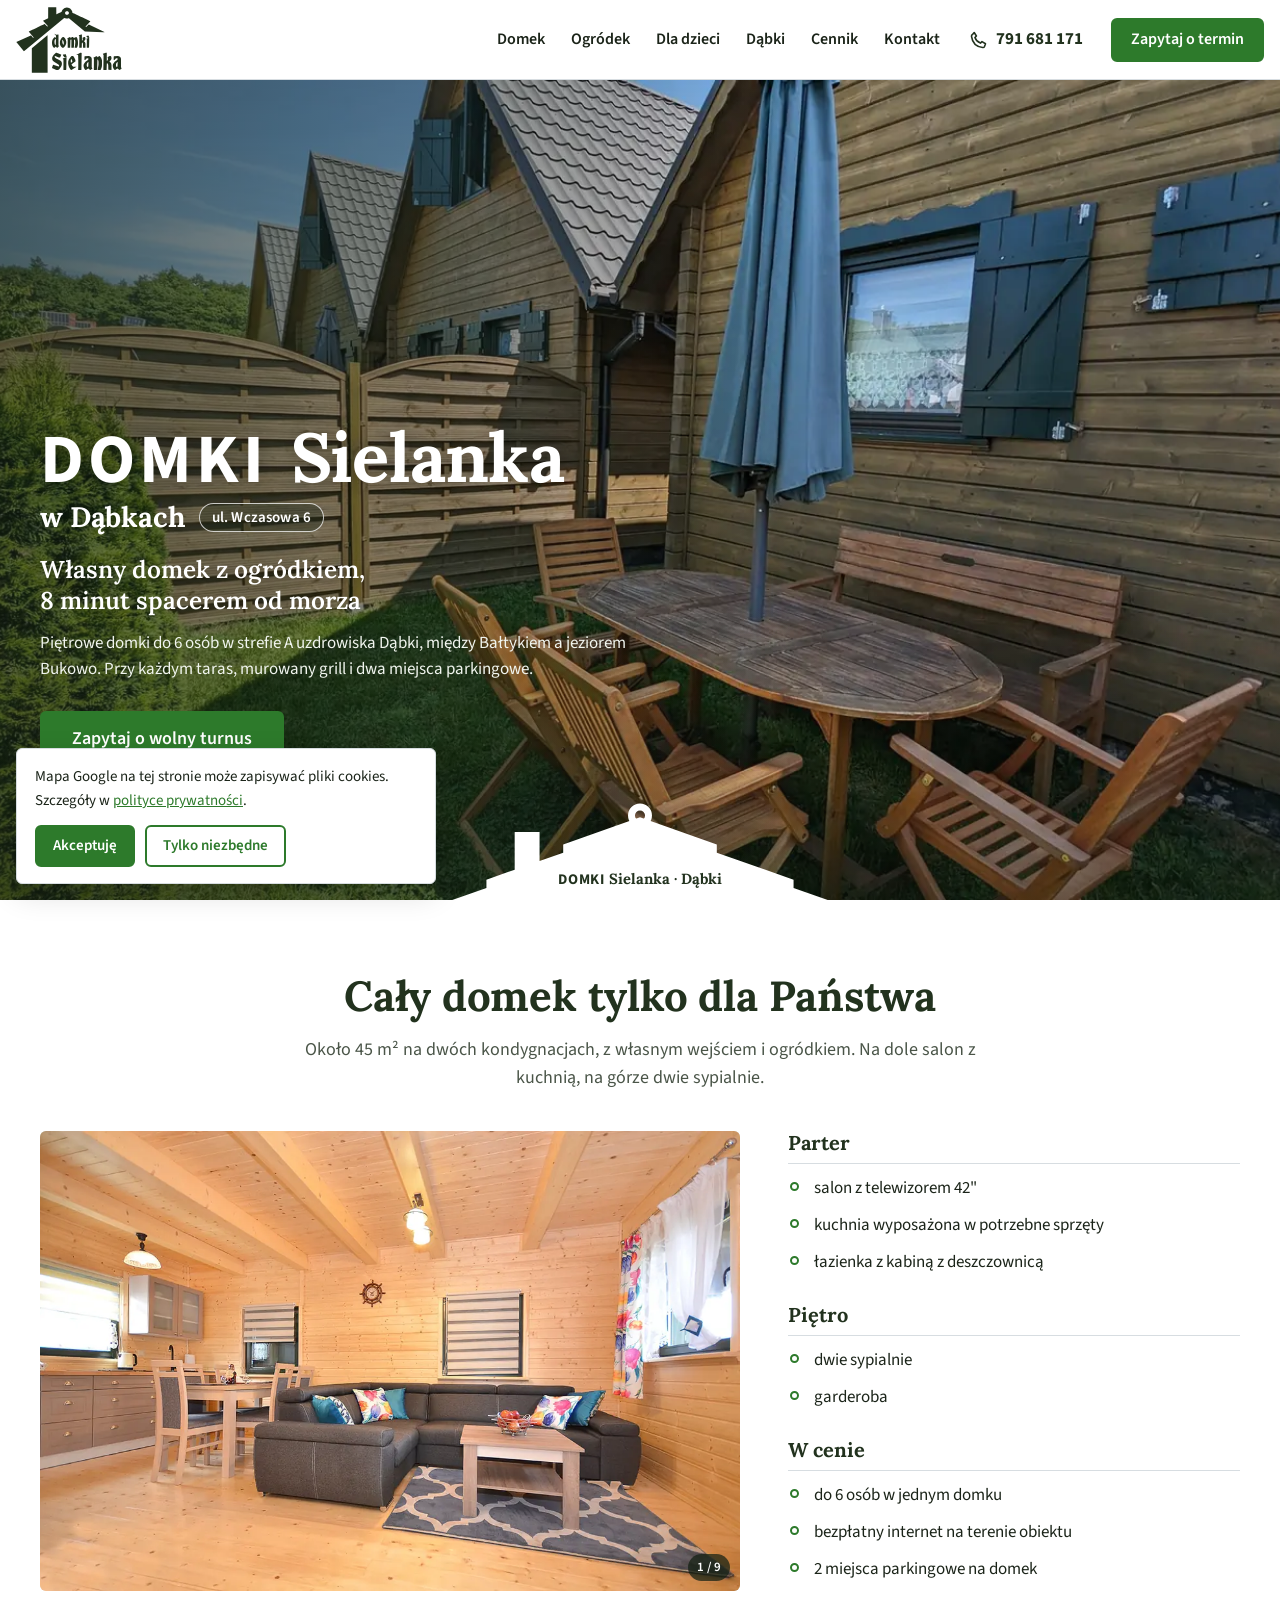
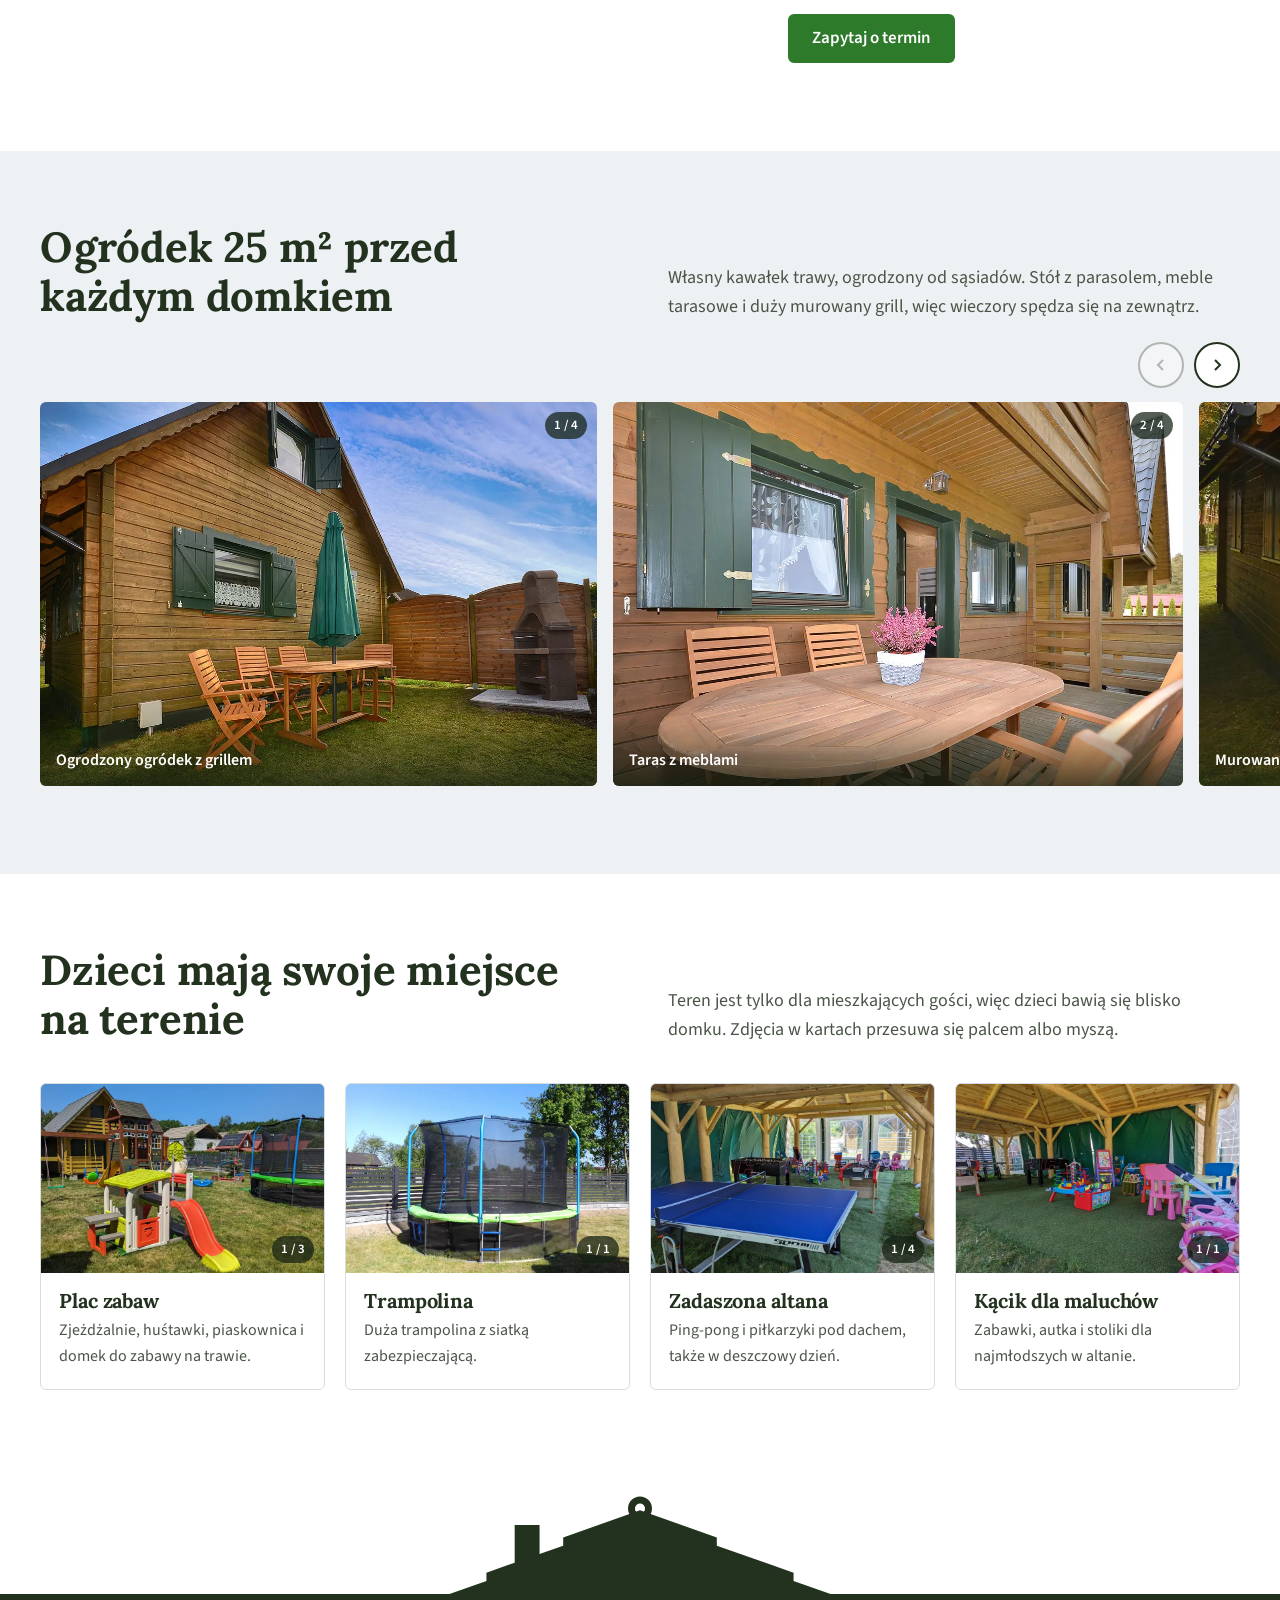
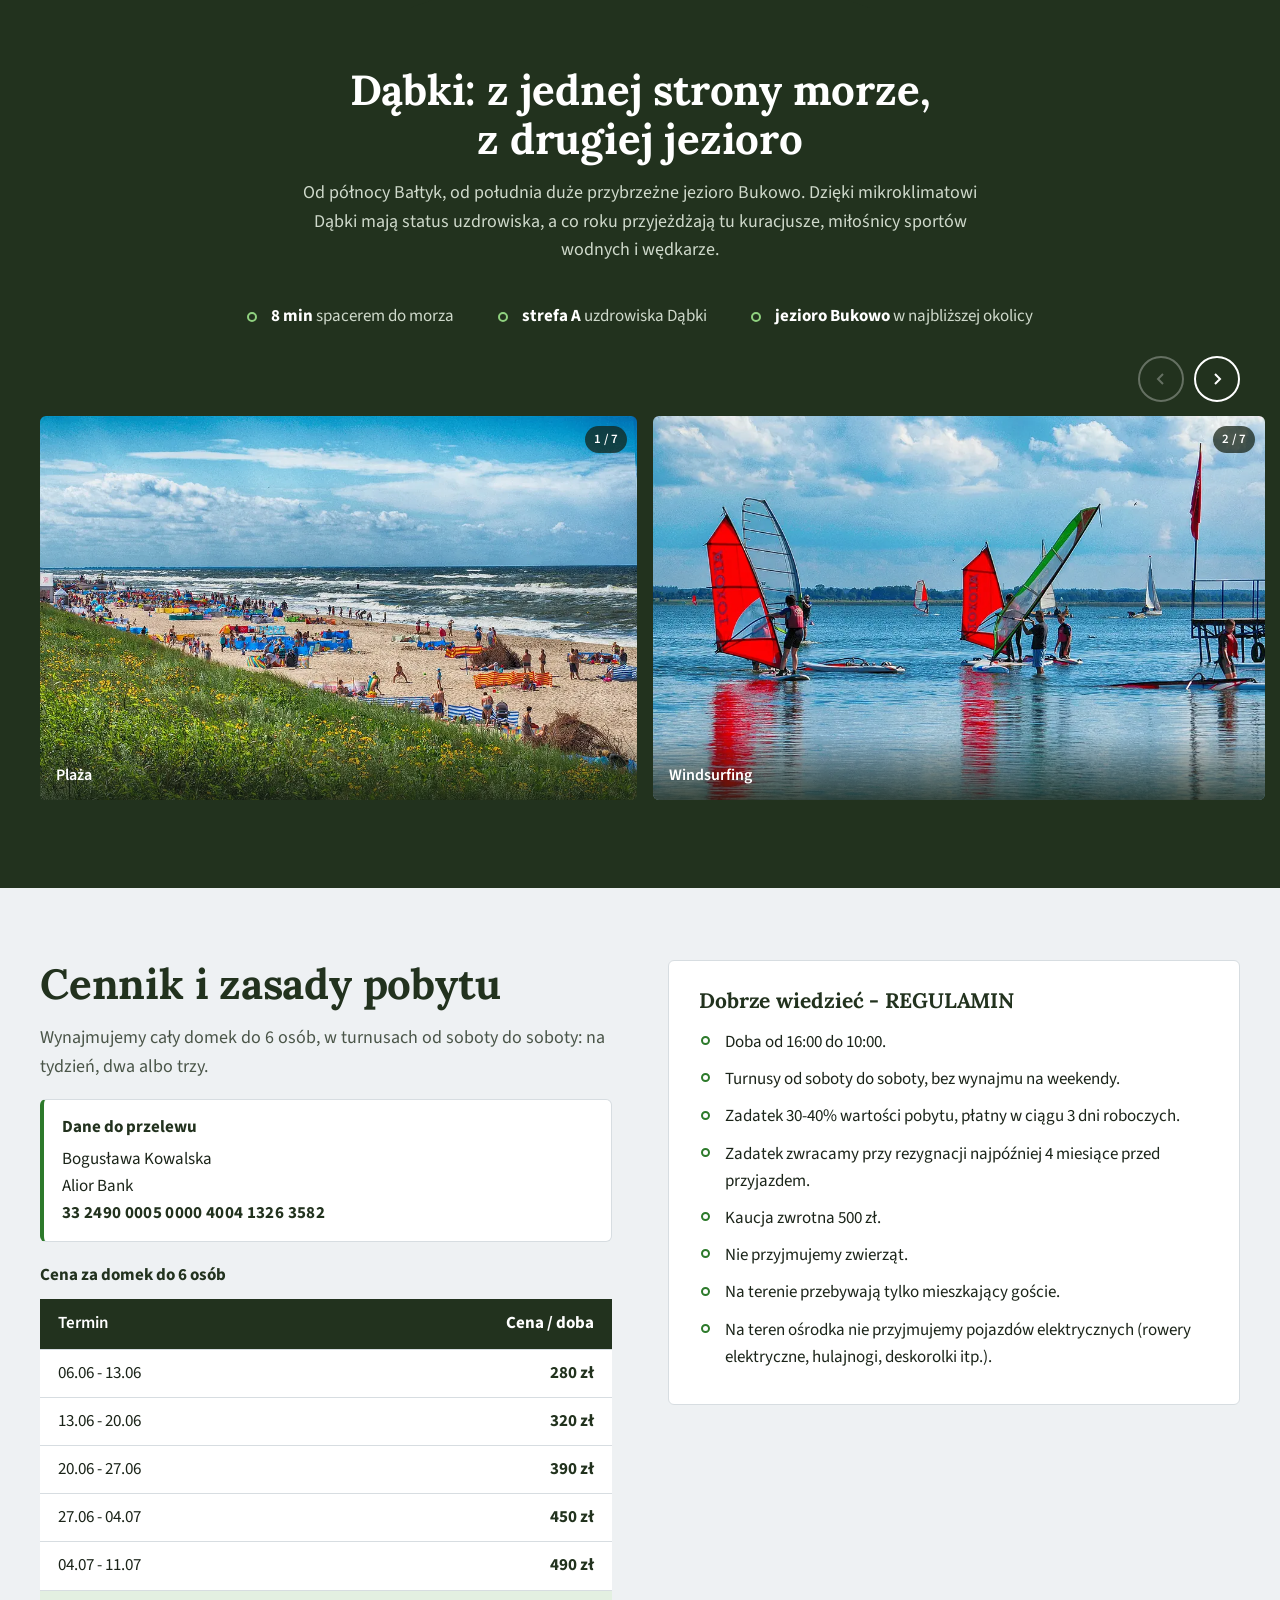
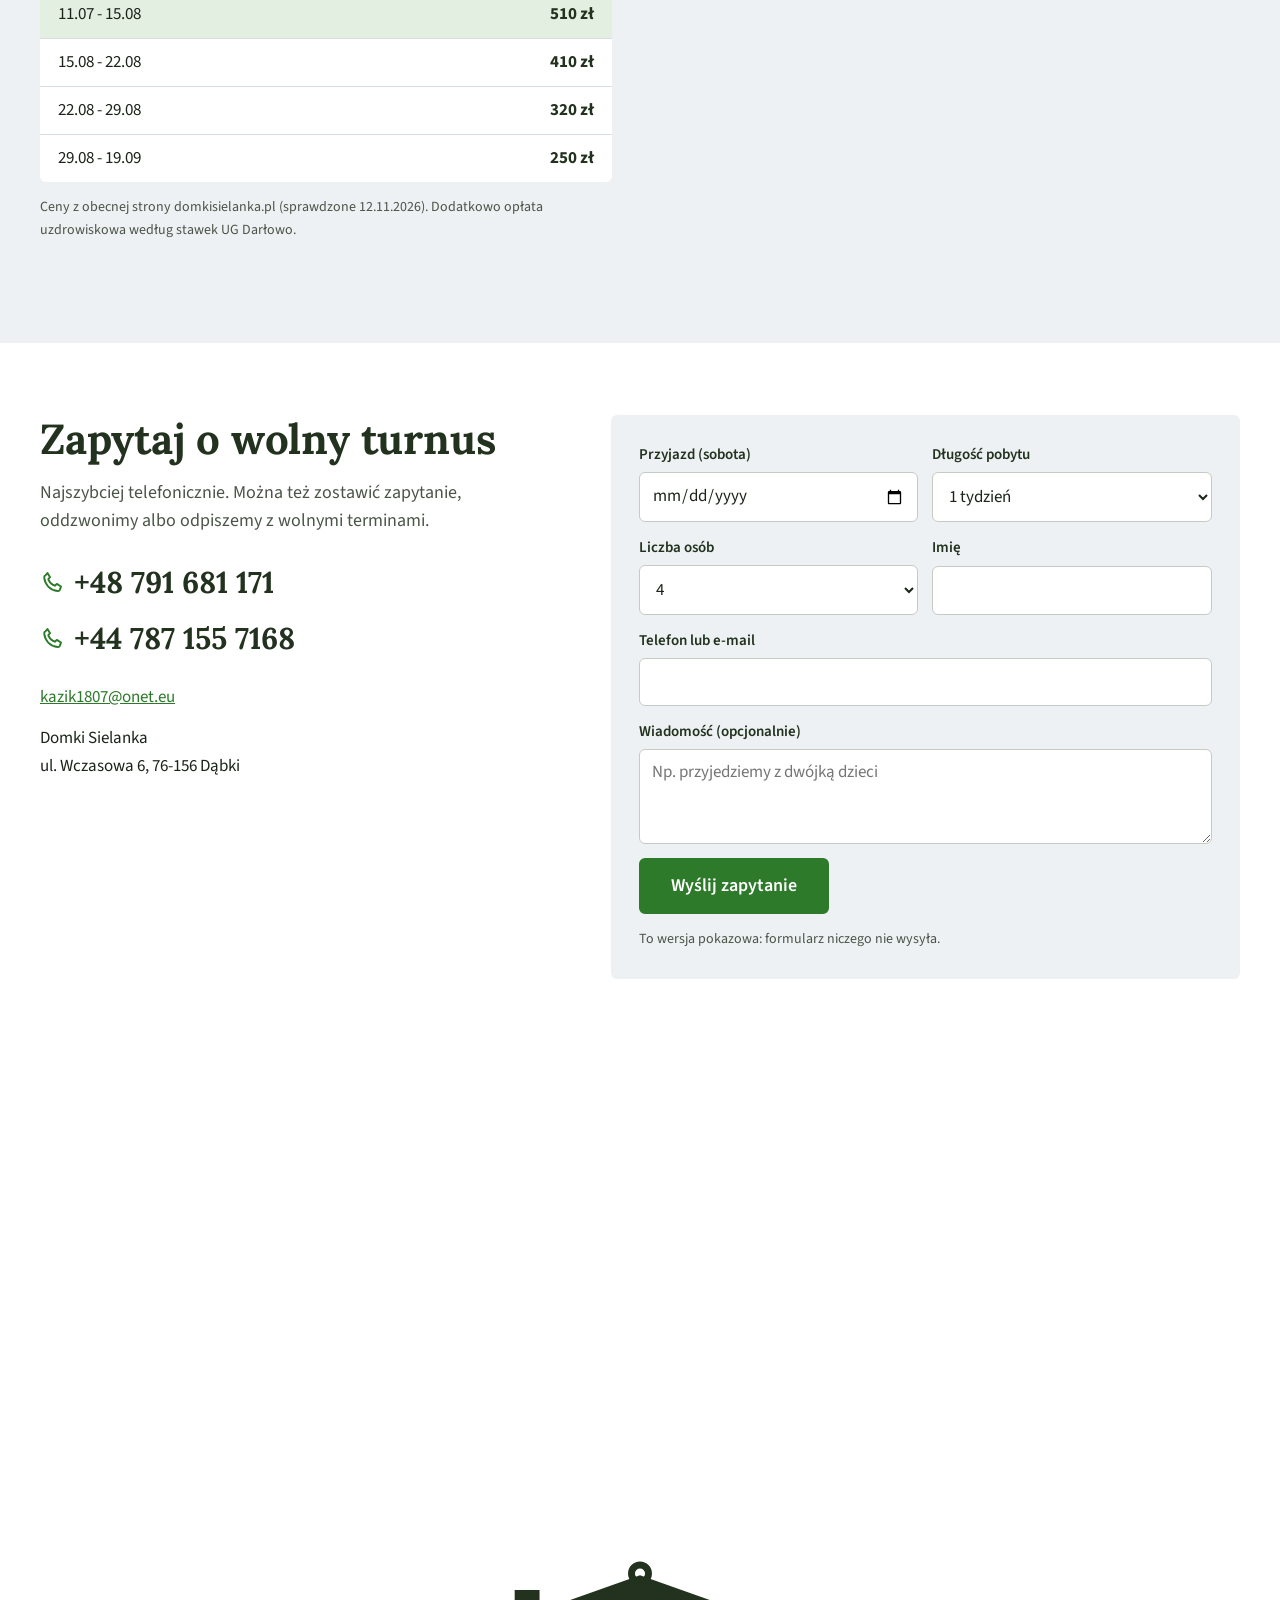
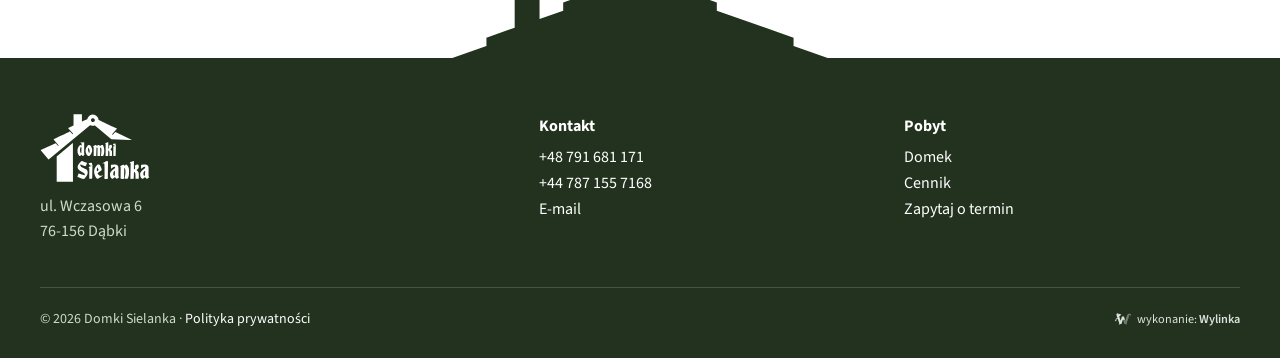
==== commit 2197639b: "Poprawki po rozmowie: DOMKI Sielanka w Dąbkach, liczniki galerii, 45 m2, regulamin, dane do przelewu" ====
--- a/index.html
+++ b/index.html
@@ -5,7 +5,7 @@
 <meta name="viewport" content="width=device-width,initial-scale=1,viewport-fit=cover">
 <meta name="robots" content="noindex,nofollow">
 <title>Domki Sielanka w Dąbkach | Domki z ogródkiem 8 minut od morza</title>
-<meta name="description" content="Piętrowe domki dla 6 osób z własnym ogródkiem i murowanym grillem w Dąbkach, w strefie A uzdrowiska, 8 minut spacerem od morza. Zapytaj o wolny turnus: 791 681 171.">
+<meta name="description" content="Piętrowe domki do 6 osób z własnym ogródkiem i murowanym grillem w Dąbkach, w strefie A uzdrowiska, 8 minut spacerem od morza. Zapytaj o wolny turnus: 791 681 171.">
 <meta name="theme-color" content="#22321E">
 <link rel="preload" href="fonts/lora.woff2" as="font" type="font/woff2" crossorigin>
 <link rel="preload" href="img/hero-tel.webp" as="image" media="(max-width: 760px)">
@@ -47,18 +47,20 @@
     <img src="img/hero-1400.webp" srcset="img/hero-1400.webp 1400w, img/hero.webp 2000w" sizes="100vw" alt="Drewniane domki Sielanka, każdy z własnym ogródkiem, stołem i parasolem" width="2000" height="1125" fetchpriority="high">
   </picture>
   <div class="hero-in">
-    <h1>Własny domek z&nbsp;ogródkiem, 8&nbsp;minut spacerem od morza</h1>
-    <p class="lead">Piętrowe domki dla 6 osób w Dąbkach, w strefie A uzdrowiska, między Bałtykiem a jeziorem Bukowo. Przy każdym taras, murowany grill i dwa miejsca parkingowe.</p>
+    <h1 class="marka-h"><span class="mh-nazwa"><span class="mh-domki">DOMKI</span> Sielanka</span> <span class="mh-gdzie">w&nbsp;Dąbkach <span class="mh-ulica">ul. Wczasowa 6</span></span></h1>
+    <p class="haslo">Własny domek z&nbsp;ogródkiem, 8&nbsp;minut spacerem od&nbsp;morza</p>
+    <p class="lead">Piętrowe domki do 6 osób w strefie A uzdrowiska Dąbki, między Bałtykiem a jeziorem Bukowo. Przy każdym taras, murowany grill i dwa miejsca parkingowe.</p>
     <a class="przycisk przycisk-duzy" id="hero-cta" href="#termin">Zapytaj o wolny turnus</a>
   </div>
   <svg class="dach" viewBox="0 -30 1000 250" aria-hidden="true"><use href="#dachD"/></svg>
+  <p class="dach-napis"><b>DOMKI</b> Sielanka · Dąbki</p>
 </section>
 
 <section class="sekcja" id="domek" aria-labelledby="h-domek">
   <div class="wrap">
     <div class="glowa srodek">
       <h2 id="h-domek">Cały domek tylko dla Państwa</h2>
-      <p>Około 50 m² na dwóch kondygnacjach, z własnym wejściem i ogródkiem. Na dole salon z kuchnią, na górze dwie sypialnie.</p>
+      <p>Około 45 m² na dwóch kondygnacjach, z własnym wejściem i ogródkiem. Na dole salon z kuchnią, na górze dwie sypialnie.</p>
     </div>
     <div class="domek">
       <div class="galeria galeria-duza" data-galeria data-nazwa="domku">
@@ -115,7 +117,6 @@
     <figure class="kafel"><img src="img/o-ogrodek.webp" alt="Ogródek z meblami ogrodowymi, parasolem i murowanym grillem" width="1100" height="759" loading="lazy"><figcaption>Ogrodzony ogródek z grillem</figcaption></figure>
     <figure class="kafel"><img src="img/o-taras.webp" alt="Taras domku z drewnianym stołem i krzesłami" width="1100" height="741" loading="lazy"><figcaption>Taras z meblami</figcaption></figure>
     <figure class="kafel"><img src="img/o-grill.webp" alt="Stół pod parasolem i murowany grill w ogródku" width="1200" height="570" loading="lazy"><figcaption>Murowany grill</figcaption></figure>
-    <figure class="kafel"><img src="img/o-ogrodek2.webp" alt="Ogródek przy domku w słońcu, stół i krzesła" width="1100" height="619" loading="lazy"><figcaption>Śniadanie na trawie</figcaption></figure>
     <figure class="kafel"><img src="img/domek-front.webp" alt="Drewniany domek Sielanka od frontu, z gankiem i kwiatami" width="1000" height="1179" loading="lazy"><figcaption>Domek od frontu</figcaption></figure>
   </div>
 </section>
@@ -183,10 +184,14 @@
   <div class="wrap cennik">
     <div>
       <h2 id="h-cen">Cennik i zasady pobytu</h2>
-      <p class="wstep">Wynajmujemy cały domek dla maksymalnie 6 osób, w turnusach od soboty do soboty: na tydzień, dwa albo trzy.</p>
+      <p class="wstep">Wynajmujemy cały domek do 6 osób, w turnusach od soboty do soboty: na tydzień, dwa albo trzy.</p>
+      <div class="przelew">
+        <p class="przelew-tyt">Dane do przelewu</p>
+        <p>Bogusława Kowalska<br>Alior Bank<br><span class="konto">33 2490 0005 0000 4004 1326 3582</span></p>
+      </div>
       <table class="tabela">
-        <caption>Cena za domek 6-osobowy</caption>
-        <thead><tr><th scope="col">Termin</th><th scope="col">Cena</th></tr></thead>
+        <caption>Cena za domek do 6 osób</caption>
+        <thead><tr><th scope="col">Termin</th><th scope="col">Cena / doba</th></tr></thead>
         <tbody>
           <tr><td>06.06 - 13.06</td><td>280 zł</td></tr>
           <tr><td>13.06 - 20.06</td><td>320 zł</td></tr>
@@ -202,7 +207,7 @@
       <p class="male">Ceny z obecnej strony domkisielanka.pl (sprawdzone 12.11.2026). Dodatkowo opłata uzdrowiskowa według stawek UG Darłowo.</p>
     </div>
     <div class="zasady">
-      <h3>Dobrze wiedzieć</h3>
+      <h3>Dobrze wiedzieć - REGULAMIN</h3>
       <ul class="kolka">
         <li>Doba od 16:00 do 10:00.</li>
         <li>Turnusy od soboty do soboty, bez wynajmu na weekendy.</li>
@@ -211,7 +216,7 @@
         <li>Kaucja zwrotna 500 zł.</li>
         <li>Nie przyjmujemy zwierząt.</li>
         <li>Na terenie przebywają tylko mieszkający goście.</li>
-        <li>Na teren nie wjeżdżamy rowerami, hulajnogami, deskorolkami ani pojazdami elektrycznymi dla dzieci.</li>
+        <li>Na teren ośrodka nie przyjmujemy pojazdów elektrycznych (rowery elektryczne, hulajnogi, deskorolki itp.).</li>
       </ul>
     </div>
   </div>
--- a/style.css
+++ b/style.css
@@ -56,8 +56,16 @@
 .hero-foto img{width:100%;height:100%;object-fit:cover;object-position:50% 40%}
 .hero::before{content:"";position:absolute;inset:0;z-index:-1;background:linear-gradient(90deg,rgba(20,32,18,.66) 0%,rgba(20,32,18,.42) 36%,rgba(20,32,18,0) 62%),linear-gradient(0deg,rgba(20,32,18,.4) 0%,rgba(20,32,18,0) 36%)}
 .hero-in{width:min(1200px,100% - 32px);margin:0 auto;padding:48px 0 calc(var(--dw)/4 + 18px)}
-.hero h1{color:#fff;font-size:clamp(36px,4.3vw,62px);max-width:13.5em;text-shadow:0 1px 18px rgba(0,0,0,.25)}
-.hero .lead{font-size:clamp(17px,1.35vw,20px);line-height:1.55;max-width:34em;margin:20px 0 30px;color:#F1F5EF}
+.hero h1{color:#fff;text-shadow:0 1px 18px rgba(0,0,0,.3)}
+.marka-h{display:flex;flex-direction:column;gap:6px}
+.mh-nazwa{font-size:clamp(44px,5.4vw,84px);line-height:1;letter-spacing:-.01em}
+.mh-domki{font-family:"Source Sans 3",sans-serif;font-weight:700;letter-spacing:.06em;margin-right:.08em}
+.mh-gdzie{display:flex;flex-wrap:wrap;align-items:center;gap:8px 14px;font-size:clamp(24px,2.2vw,34px);line-height:1.15}
+.mh-ulica{font-family:"Source Sans 3",sans-serif;font-size:clamp(15px,1.1vw,18px);font-weight:600;letter-spacing:.01em;padding:5px 12px;border:1.5px solid rgba(255,255,255,.75);border-radius:30px;text-shadow:none;background:rgba(20,32,18,.35)}
+.hero .haslo{font-family:"Lora",Georgia,serif;font-weight:600;font-size:clamp(21px,1.9vw,30px);line-height:1.25;max-width:24em;margin:22px 0 0;text-wrap:balance;color:#fff;text-shadow:0 1px 14px rgba(0,0,0,.3)}
+.hero .lead{font-size:clamp(17px,1.25vw,19px);line-height:1.55;max-width:36em;margin:14px 0 28px;color:#F1F5EF}
+.dach-napis{position:absolute;left:50%;bottom:calc(var(--dw)/4*.07);transform:translateX(-50%);margin:0;color:var(--ziel);font-family:"Lora",Georgia,serif;font-weight:700;font-size:clamp(12px,1.15vw,19px);white-space:nowrap;z-index:1}
+.dach-napis b{font-family:"Source Sans 3",sans-serif;letter-spacing:.06em}
 .hero{--dw:min(540px,36vw)}
 .dach{position:absolute;left:50%;bottom:-1px;width:var(--dw,min(540px,36vw));height:auto;aspect-ratio:4/1;transform:translateX(-50%);fill:#fff;display:block;overflow:visible}
 
@@ -96,6 +104,7 @@
 .strz svg{width:16px;height:16px}
 .strz.l{left:10px}.strz.p{right:10px}
 .galeria:hover .strz,.strz:focus-visible{opacity:1}
+.licznik.licznik-kafel{bottom:auto;top:10px}
 .licznik{position:absolute;right:10px;bottom:10px;background:rgba(20,32,18,.72);color:#fff;font-size:13px;font-weight:600;padding:3px 9px;border-radius:20px;pointer-events:none}
 @media (hover:none){.strz{display:none}}
 
@@ -142,6 +151,10 @@
 .tabela .szczyt td{background:#E3F0E1}
 .zasady{background:#fff;border-radius:var(--r);padding:28px 30px;border:1px solid var(--linia)}
 .zasady h3{margin-bottom:10px}
+.przelew{background:#fff;border:1px solid var(--linia);border-left:4px solid var(--akc);border-radius:var(--r);padding:14px 18px;margin:18px 0 20px}
+.przelew p{margin:0}
+.przelew-tyt{font-weight:700;color:var(--ziel);margin-bottom:4px!important}
+.konto{font-weight:700;color:var(--ziel);font-variant-numeric:tabular-nums;letter-spacing:.02em}
 
 /* termin */
 .termin{display:grid;grid-template-columns:minmax(0,.9fr) minmax(0,1.1fr);gap:56px;align-items:start}
@@ -186,8 +199,9 @@
   .karty{grid-template-columns:repeat(2,minmax(0,1fr))}
 }
 @media (max-height:820px) and (min-width:761px){
-  .hero h1{font-size:clamp(34px,3.6vw,52px)}
-  .hero .lead{margin:16px 0 24px}
+  .mh-nazwa{font-size:clamp(40px,4.6vw,66px)}
+  .hero .haslo{margin-top:16px}
+  .hero .lead{margin:12px 0 22px}
 }
 
 /* telefon / tablet */
@@ -215,9 +229,12 @@
   .dach{--dw:62vw}
   .hero-foto img{object-position:50% 0}
   .hero::before{background:linear-gradient(0deg,rgba(20,32,18,.88) 0%,rgba(20,32,18,.7) 34%,rgba(20,32,18,.1) 60%,rgba(20,32,18,0) 72%)}
-  .hero-in{padding:180px 0 calc(var(--dw)/4 + 18px)}
-  .hero h1{font-size:clamp(28px,8.2vw,36px)}
-  .hero .lead{font-size:16px;margin:14px 0 24px}
+  .hero-in{padding:130px 0 calc(var(--dw)/4 + 18px)}
+  .mh-nazwa{font-size:clamp(38px,11.4vw,48px)}
+  .mh-gdzie{font-size:clamp(22px,6.4vw,27px);gap:6px 10px}
+  .mh-ulica{font-size:14px;padding:3px 10px}
+  .hero .haslo{font-size:clamp(19px,5.4vw,22px);margin-top:14px}
+  .hero .lead{font-size:16px;margin:10px 0 20px}
   .sekcja{padding:52px 0 64px}
   .ciemna{padding-top:48px;margin-top:calc(62vw/4)}
   .glowa{margin-bottom:26px}
@@ -248,7 +265,9 @@
   .cookies{left:12px;right:12px;bottom:12px;max-width:none}
 }
 @media (max-width:760px) and (max-height:700px){
-  .hero-in{padding-top:140px}
-  .hero h1{font-size:clamp(26px,7.6vw,32px)}
+  .hero-in{padding-top:90px}
+  .mh-nazwa{font-size:clamp(34px,10vw,42px)}
+  .hero .lead{display:none}
+  .hero .haslo{margin-bottom:20px}
 }
 @media (prefers-reduced-motion:reduce){html{scroll-behavior:auto}*{transition:none!important}}
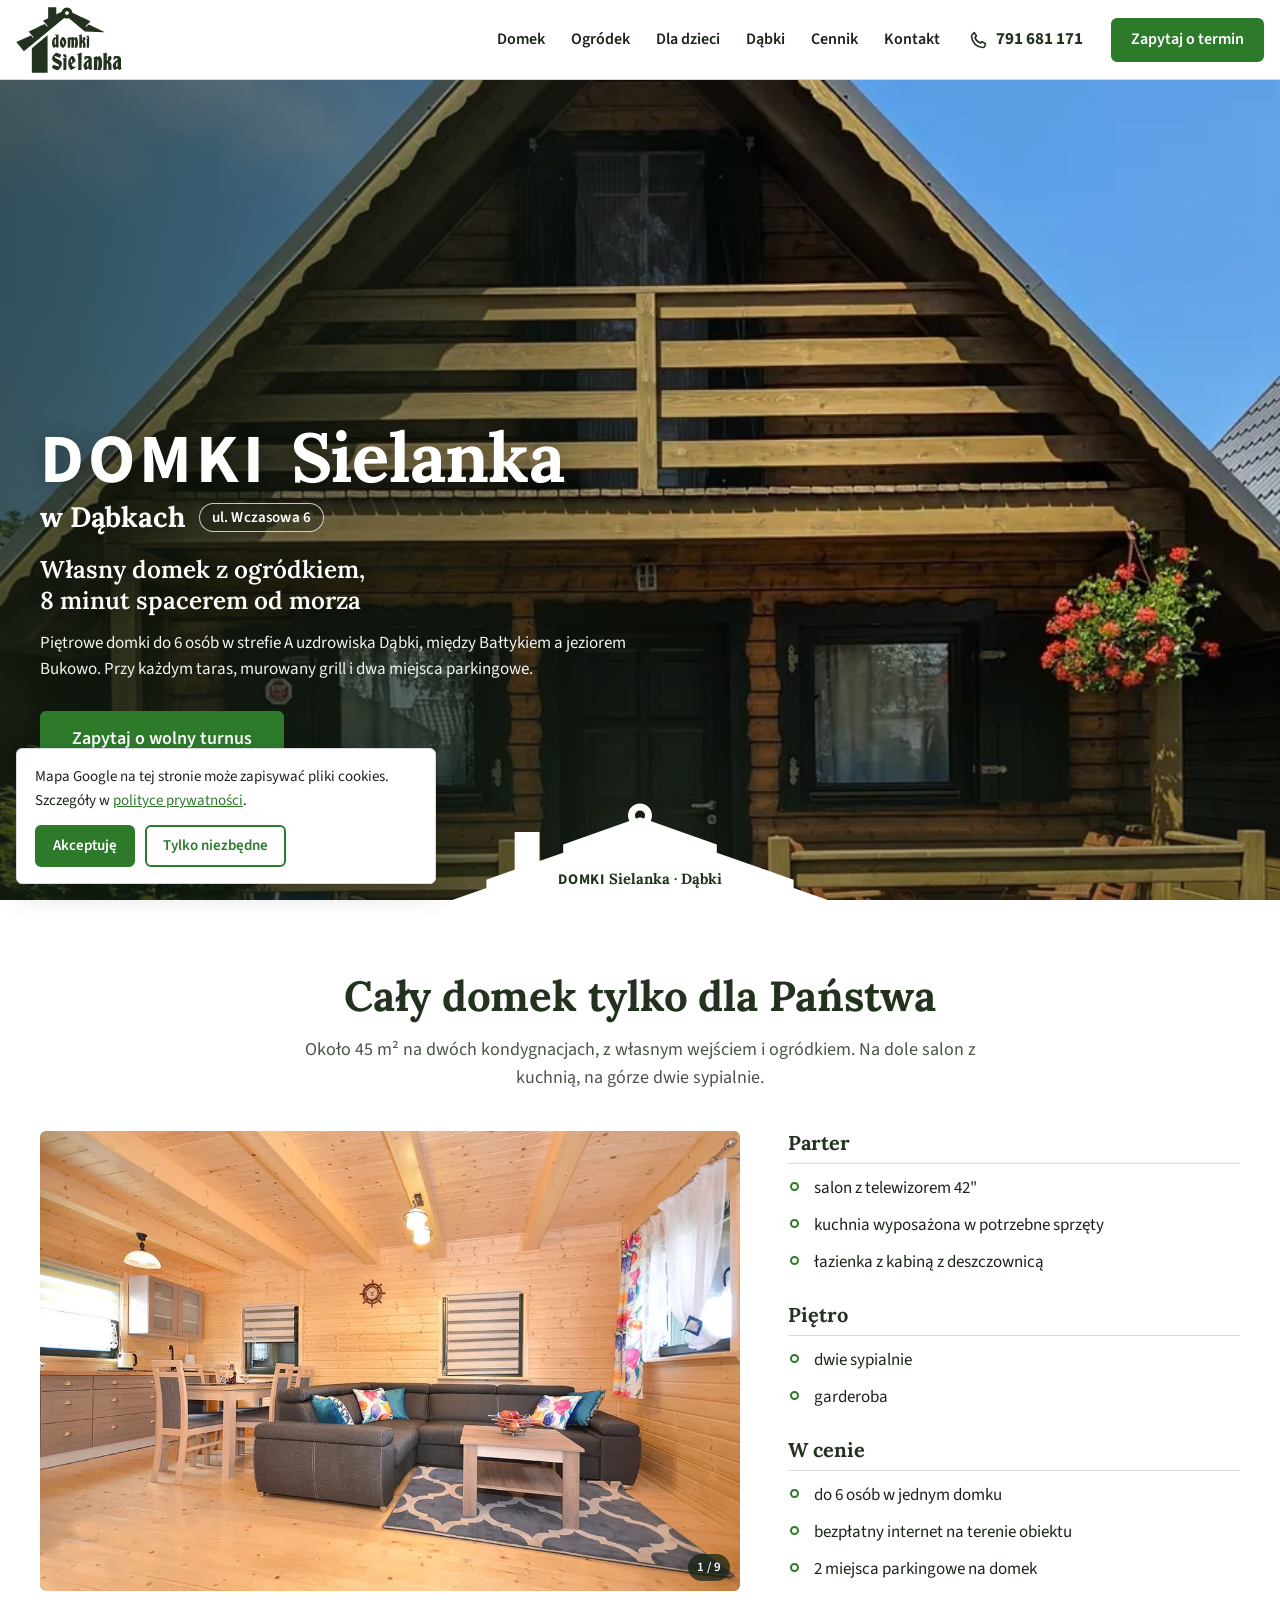
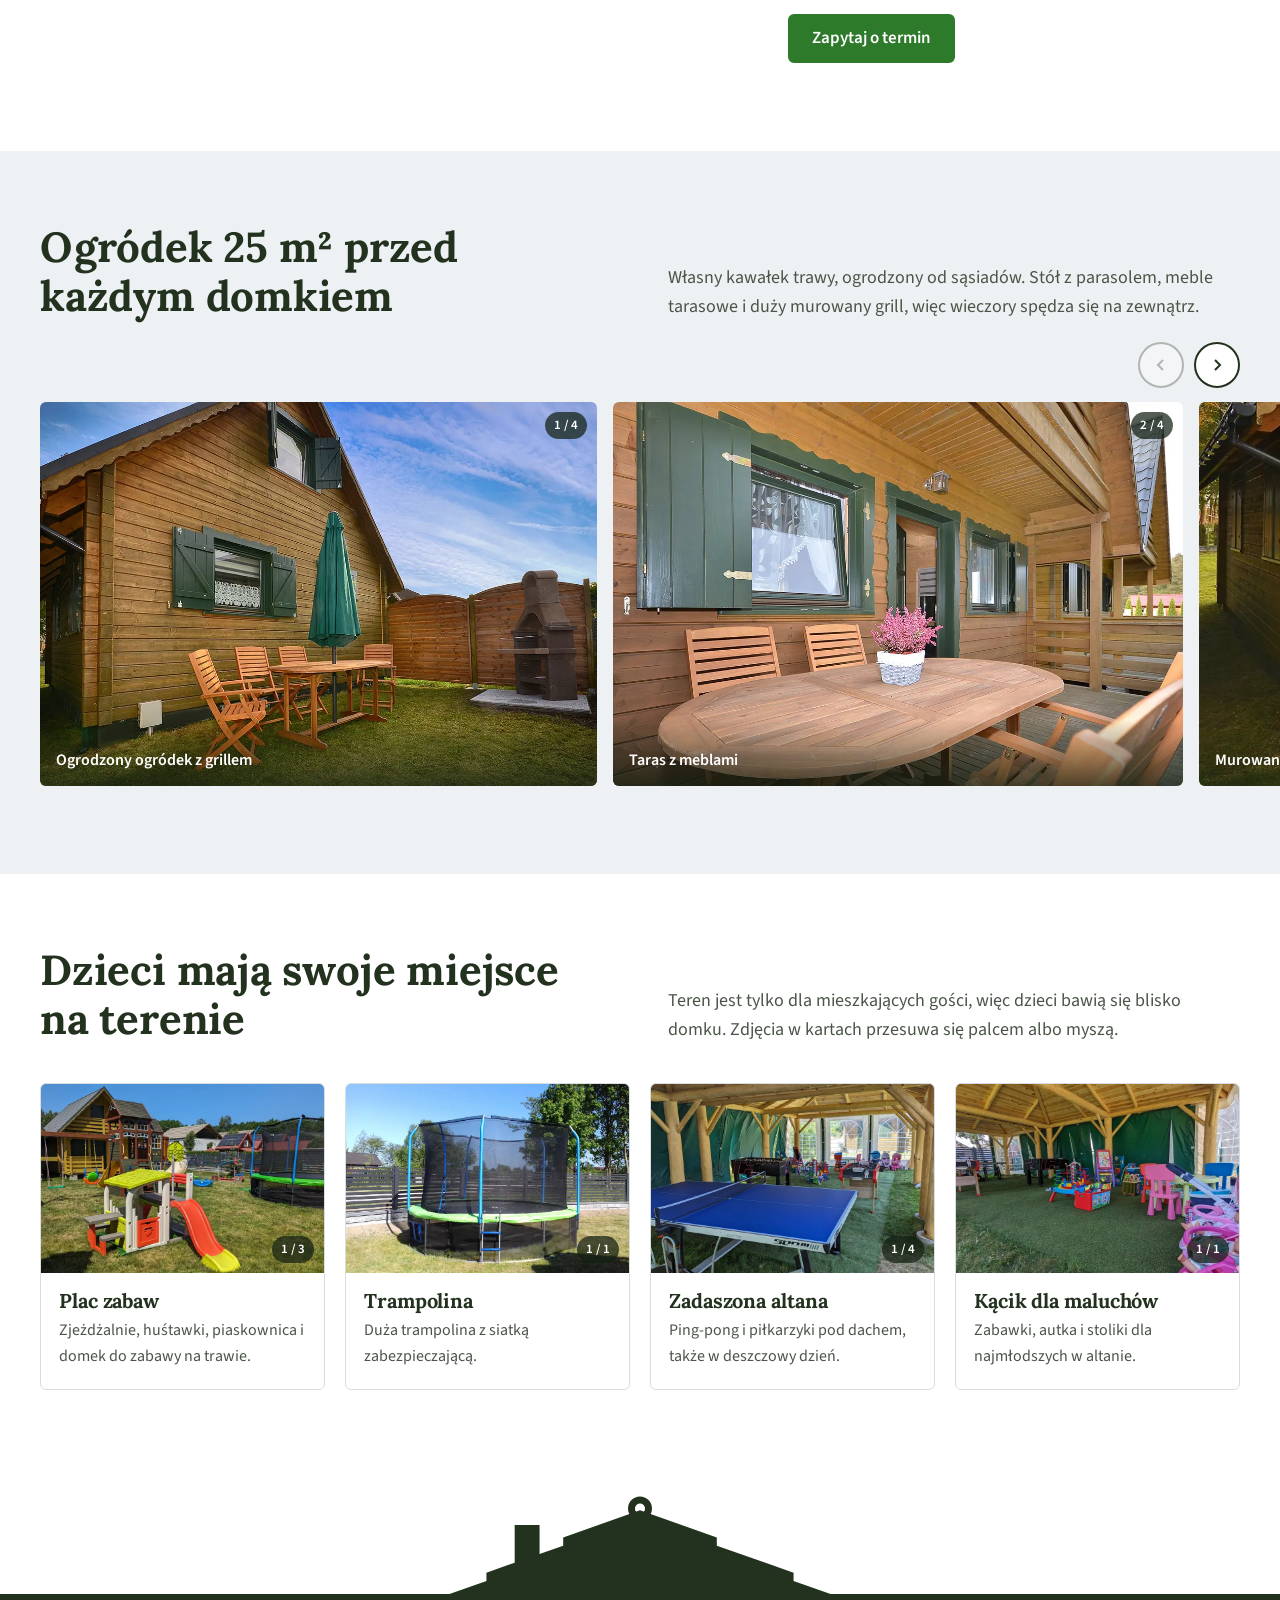
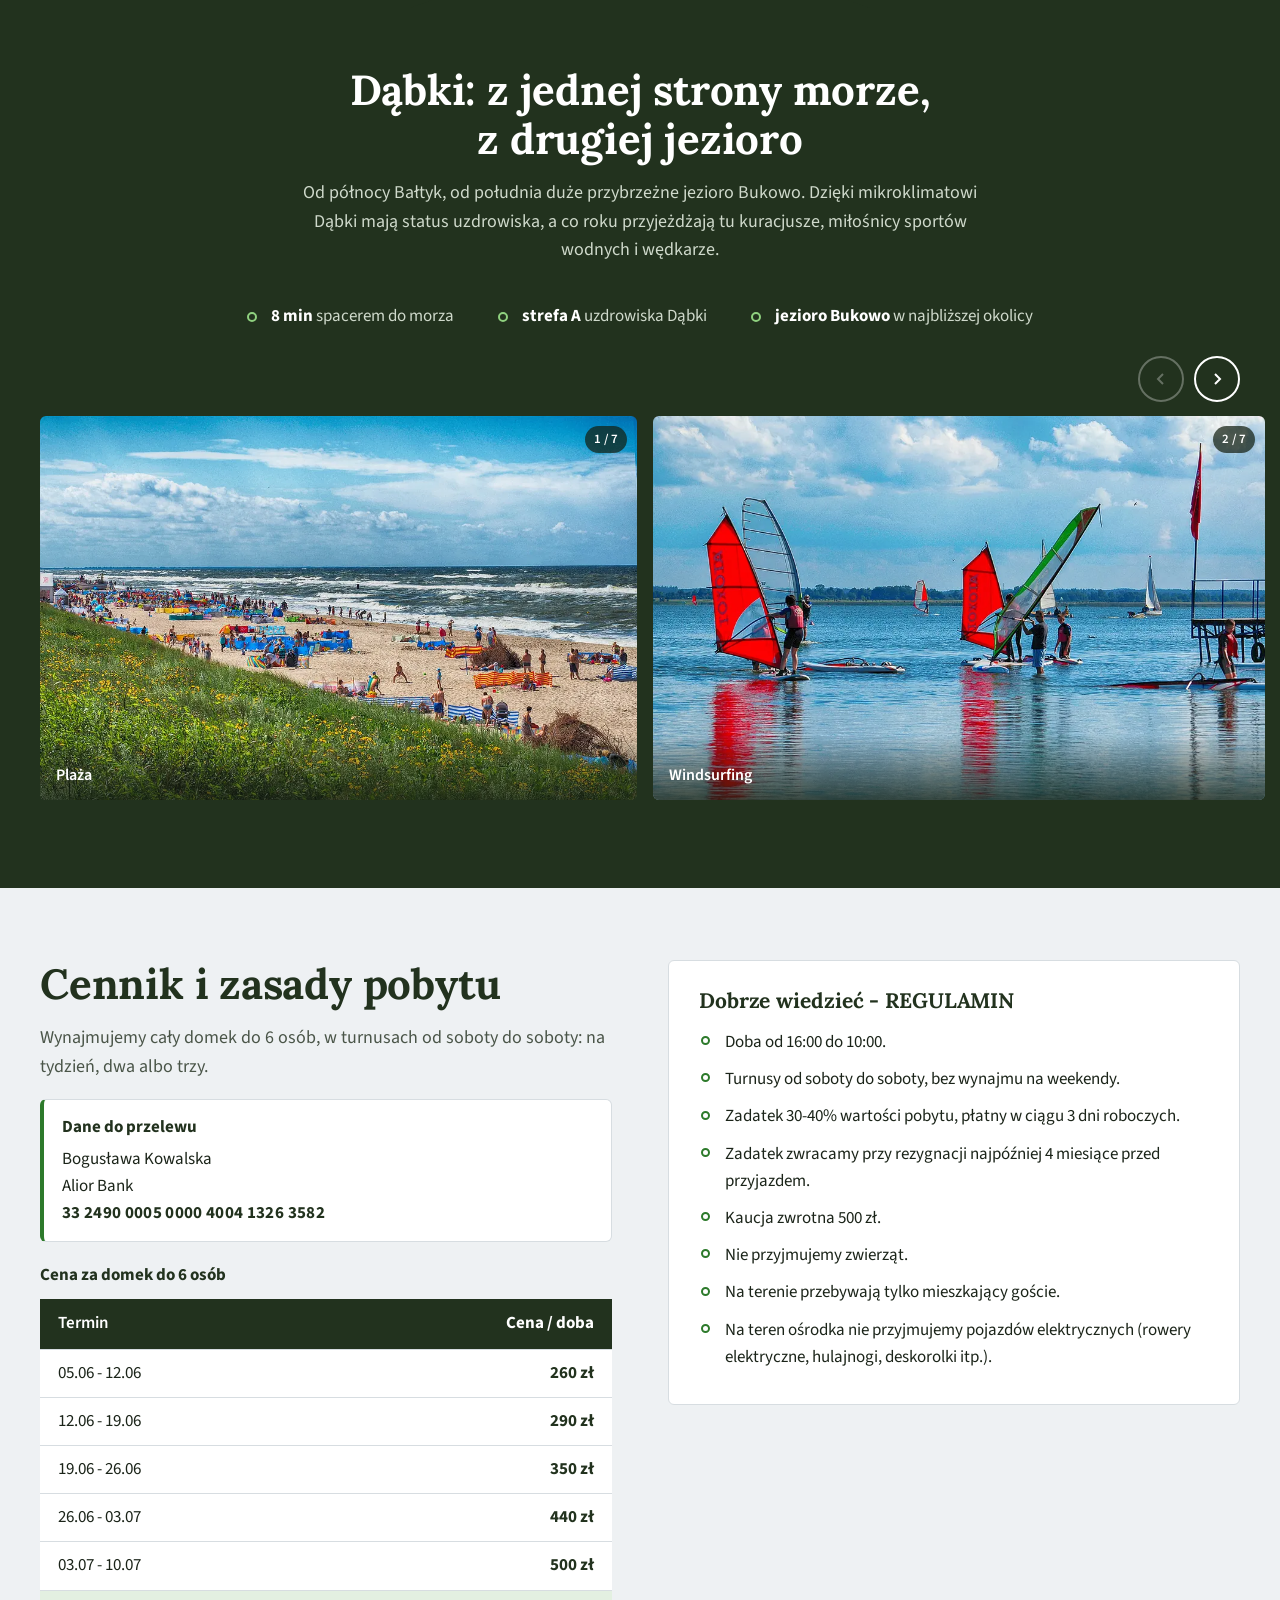
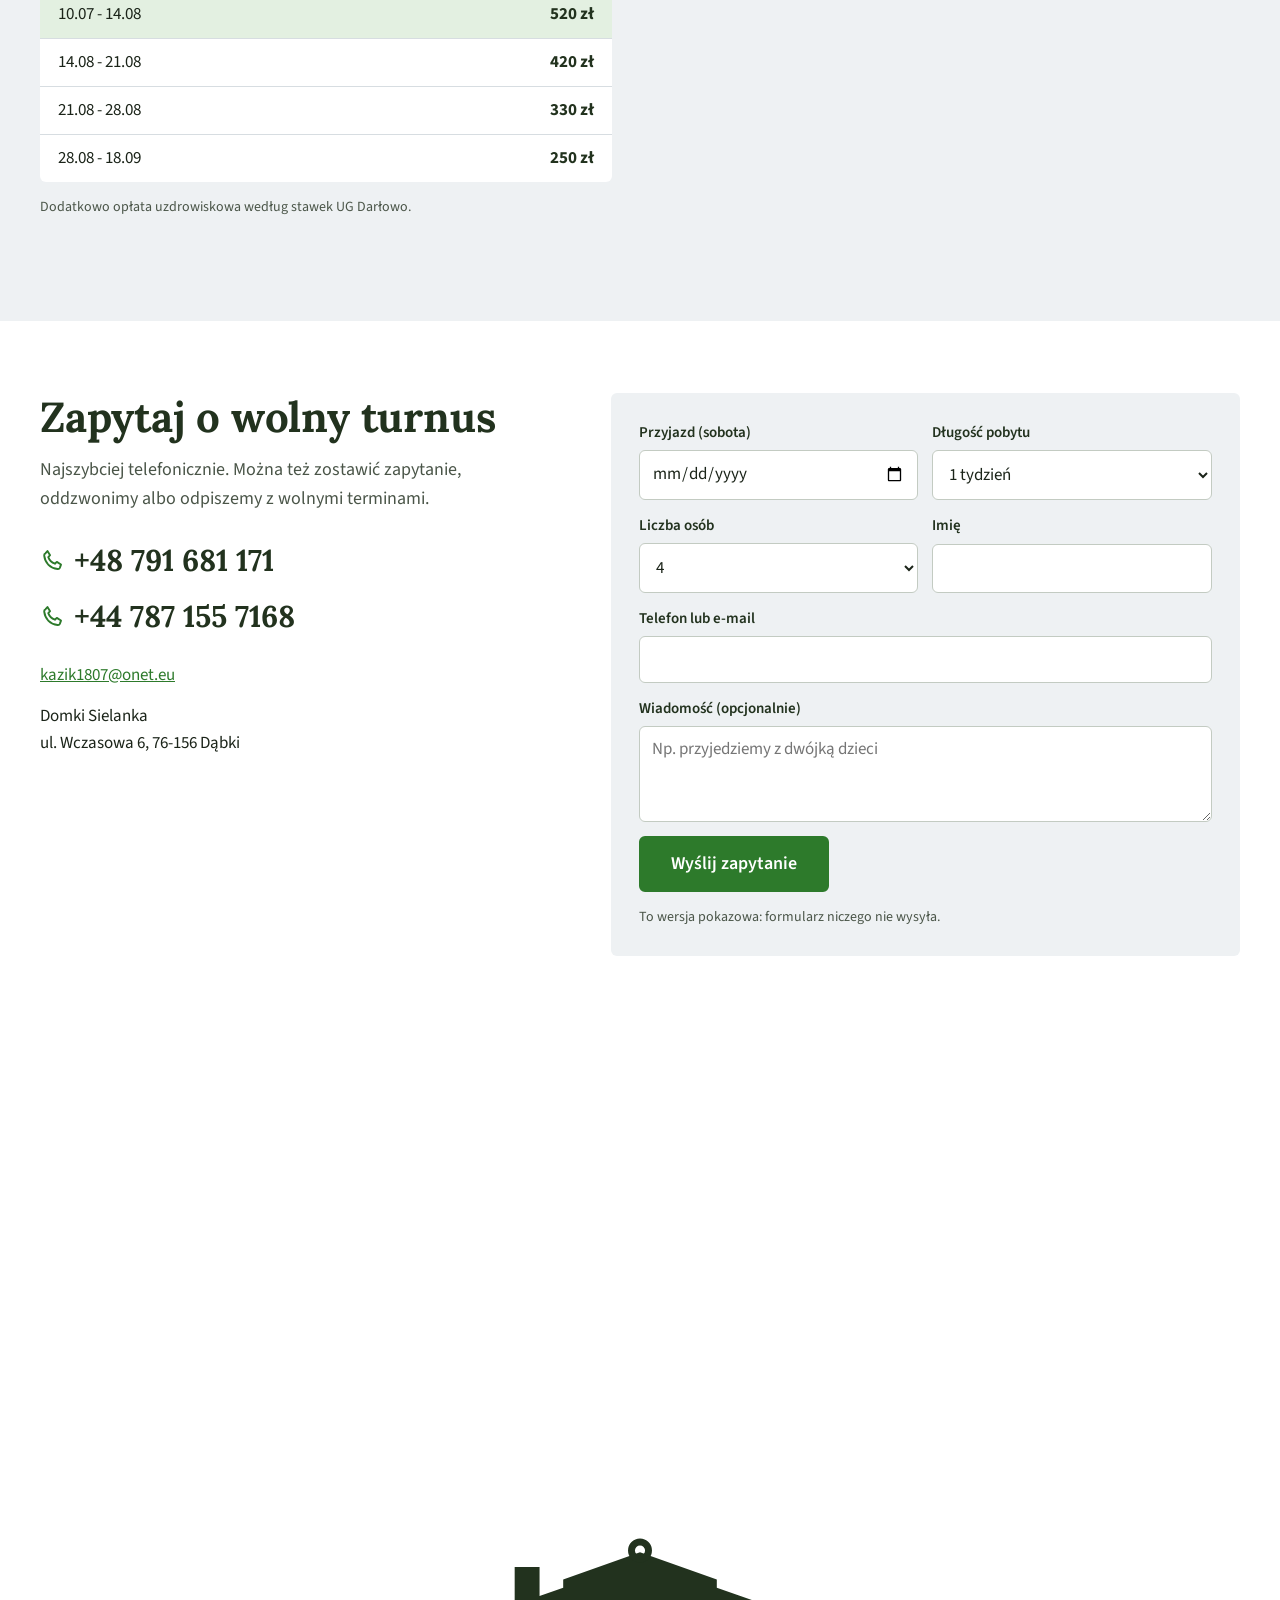
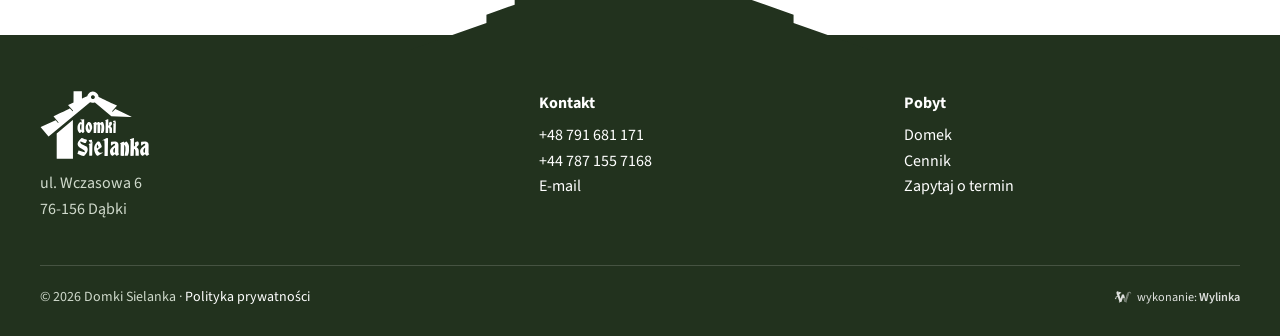
==== commit 31df0ef8: "Cennik wg zdjęcia od właściciela (13.11)" ====
--- a/index.html
+++ b/index.html
@@ -193,18 +193,18 @@
         <caption>Cena za domek do 6 osób</caption>
         <thead><tr><th scope="col">Termin</th><th scope="col">Cena / doba</th></tr></thead>
         <tbody>
-          <tr><td>06.06 - 13.06</td><td>280 zł</td></tr>
-          <tr><td>13.06 - 20.06</td><td>320 zł</td></tr>
-          <tr><td>20.06 - 27.06</td><td>390 zł</td></tr>
-          <tr><td>27.06 - 04.07</td><td>450 zł</td></tr>
-          <tr><td>04.07 - 11.07</td><td>490 zł</td></tr>
-          <tr class="szczyt"><td>11.07 - 15.08</td><td>510 zł</td></tr>
-          <tr><td>15.08 - 22.08</td><td>410 zł</td></tr>
-          <tr><td>22.08 - 29.08</td><td>320 zł</td></tr>
-          <tr><td>29.08 - 19.09</td><td>250 zł</td></tr>
+          <tr><td>05.06 - 12.06</td><td>260 zł</td></tr>
+          <tr><td>12.06 - 19.06</td><td>290 zł</td></tr>
+          <tr><td>19.06 - 26.06</td><td>350 zł</td></tr>
+          <tr><td>26.06 - 03.07</td><td>440 zł</td></tr>
+          <tr><td>03.07 - 10.07</td><td>500 zł</td></tr>
+          <tr class="szczyt"><td>10.07 - 14.08</td><td>520 zł</td></tr>
+          <tr><td>14.08 - 21.08</td><td>420 zł</td></tr>
+          <tr><td>21.08 - 28.08</td><td>330 zł</td></tr>
+          <tr><td>28.08 - 18.09</td><td>250 zł</td></tr>
         </tbody>
       </table>
-      <p class="male">Ceny z obecnej strony domkisielanka.pl (sprawdzone 12.11.2026). Dodatkowo opłata uzdrowiskowa według stawek UG Darłowo.</p>
+      <p class="male">Dodatkowo opłata uzdrowiskowa według stawek UG Darłowo.</p>
     </div>
     <div class="zasady">
       <h3>Dobrze wiedzieć - REGULAMIN</h3>
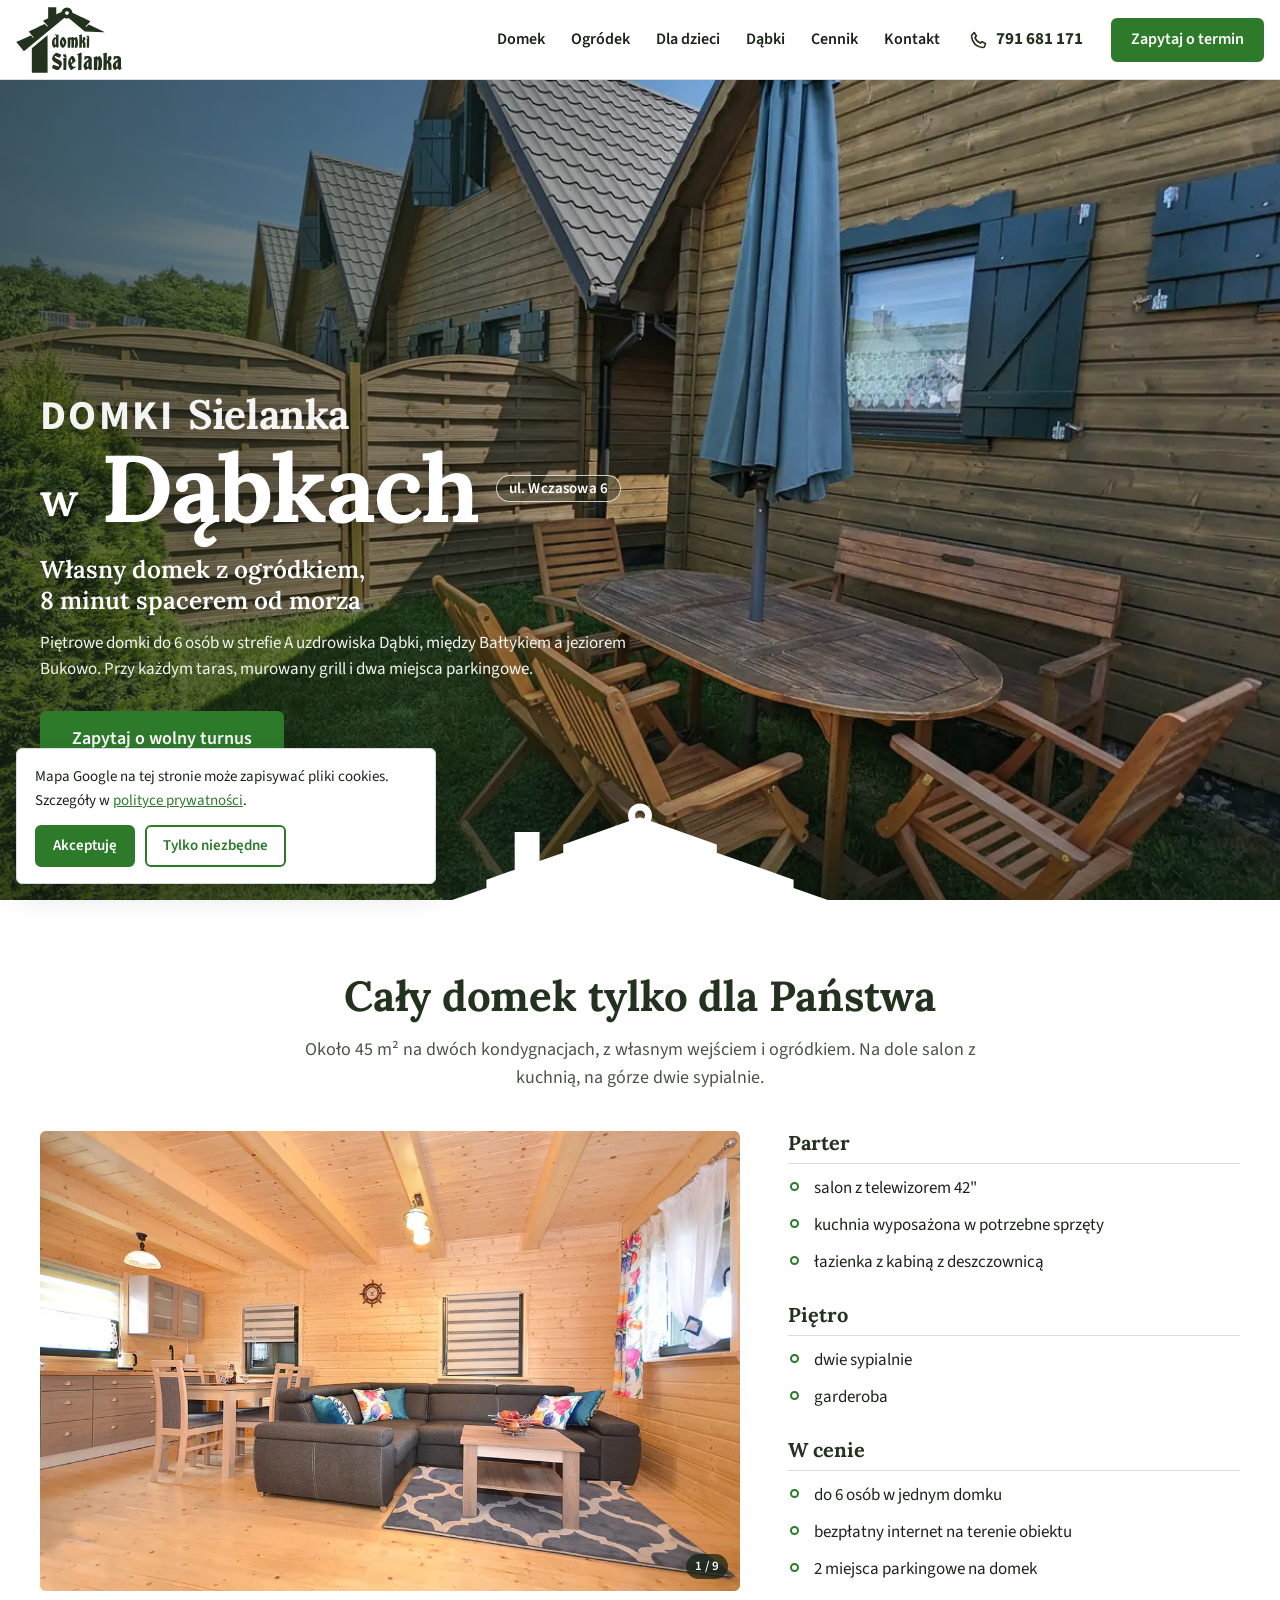
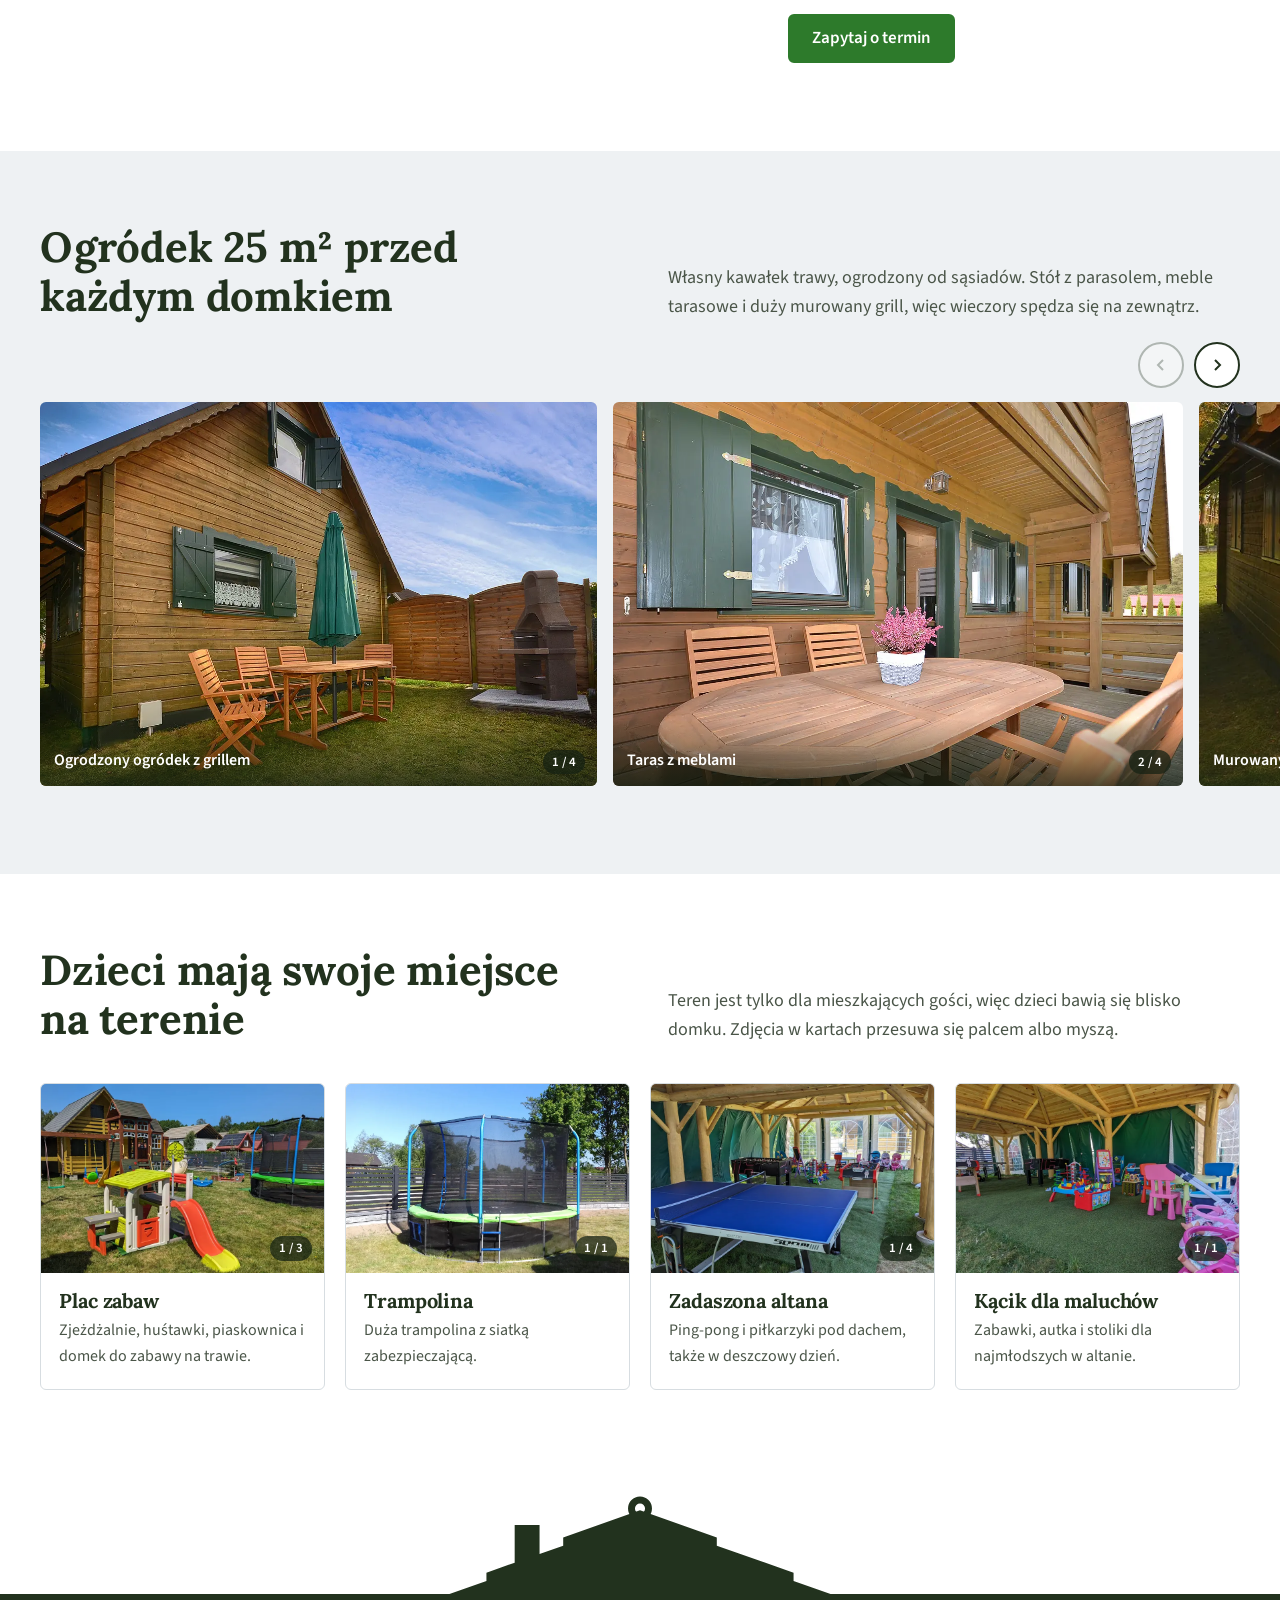
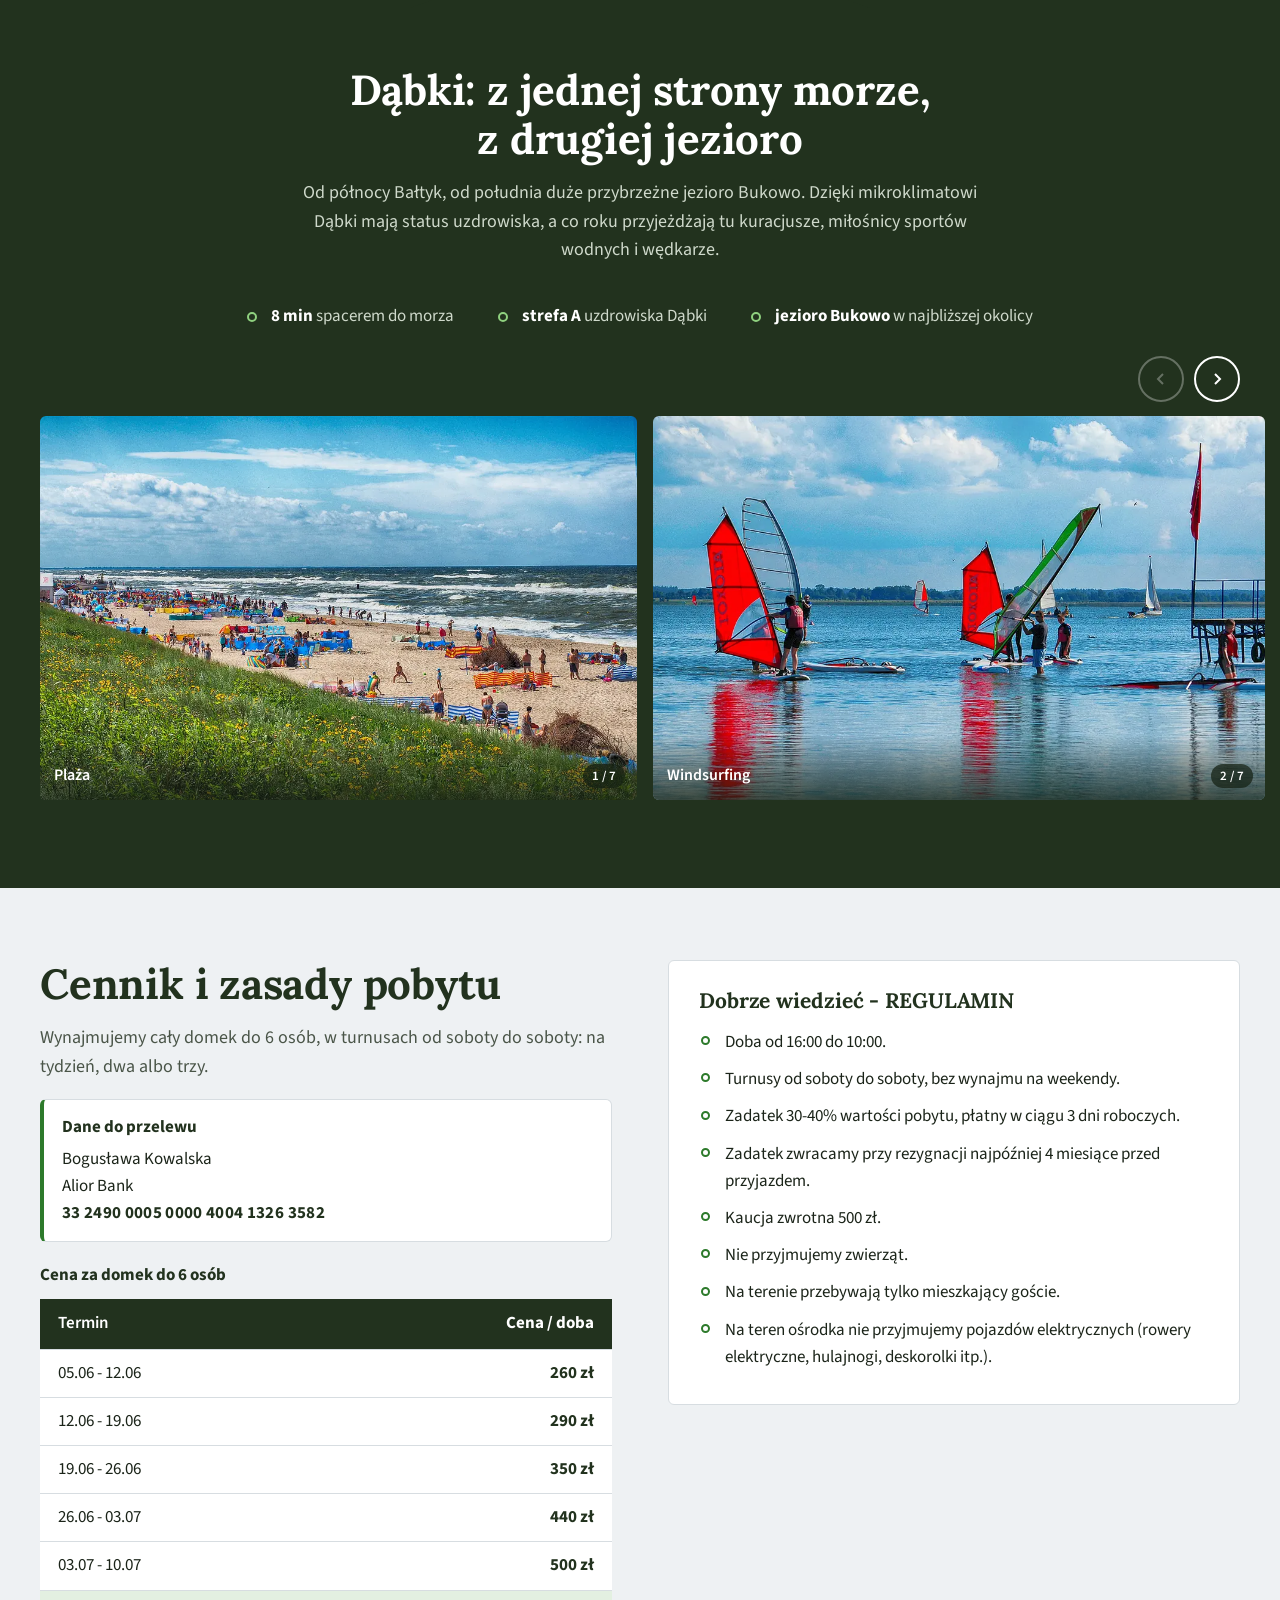
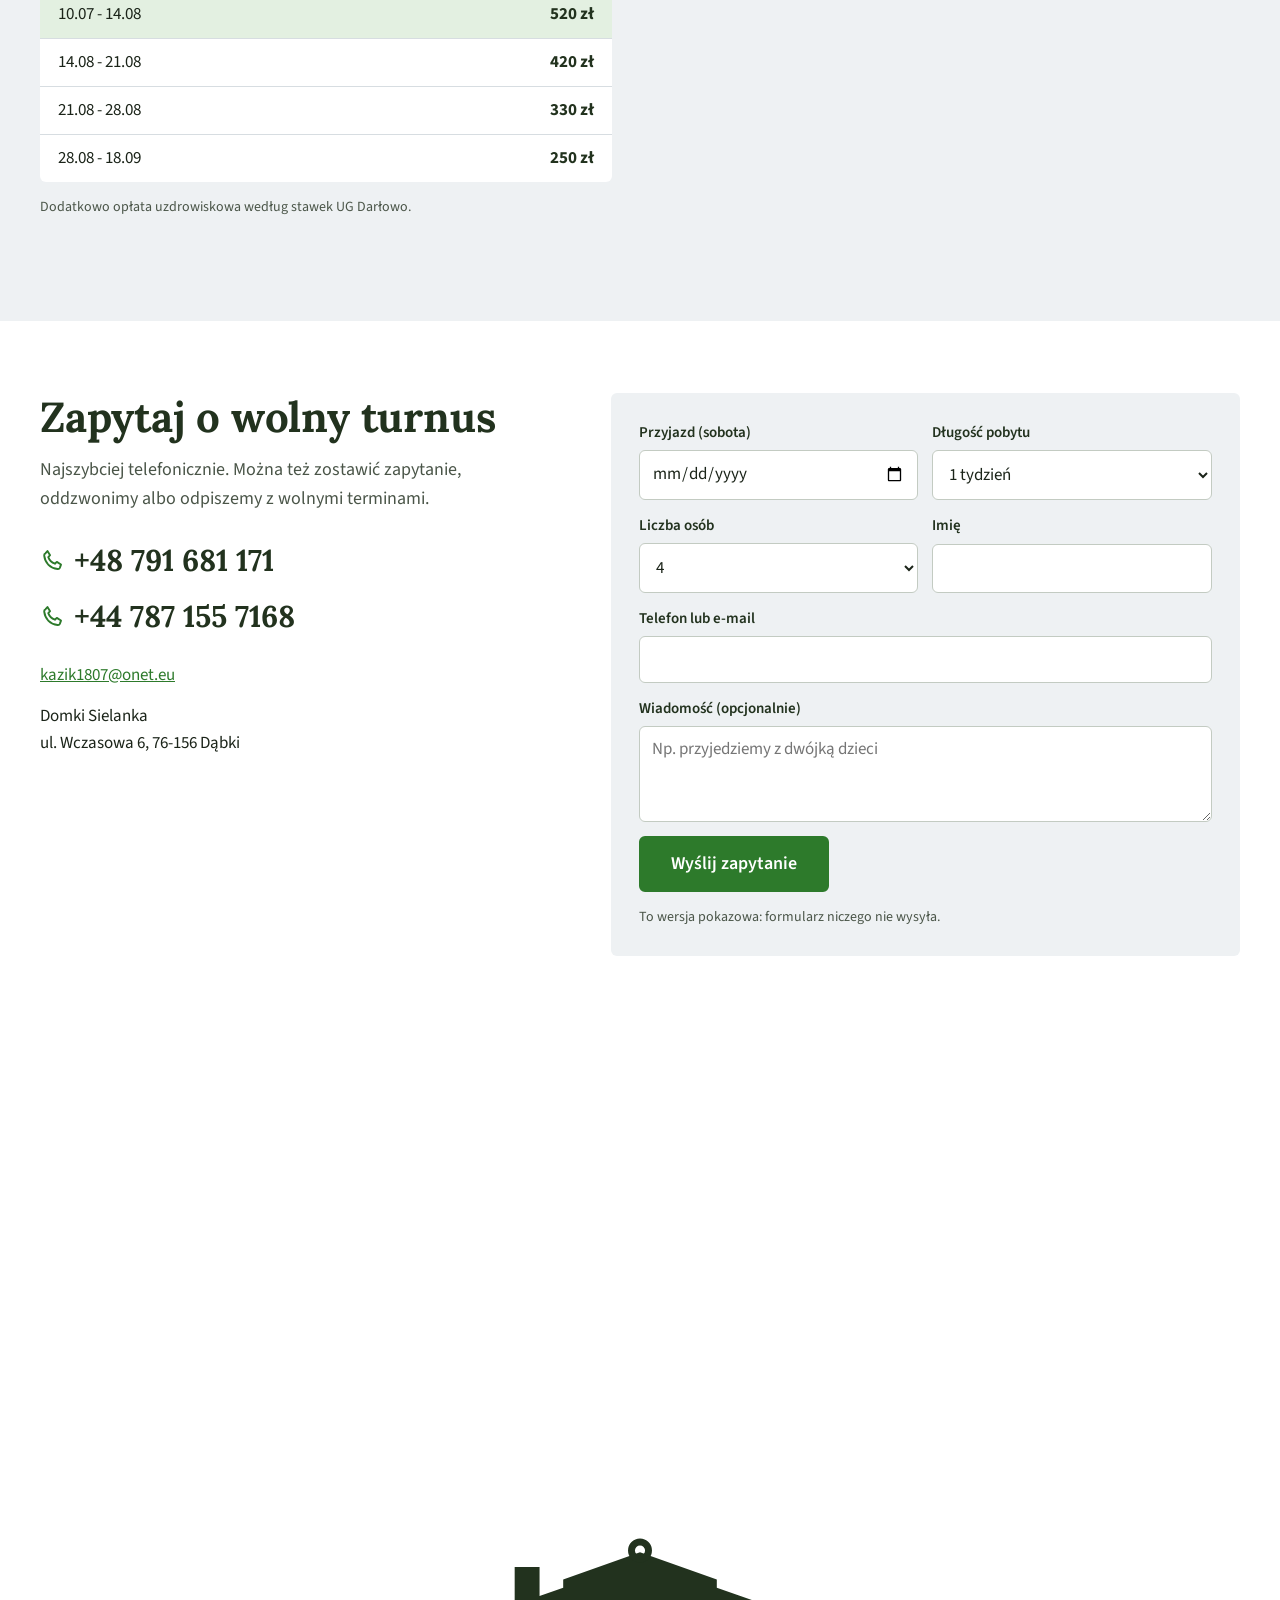
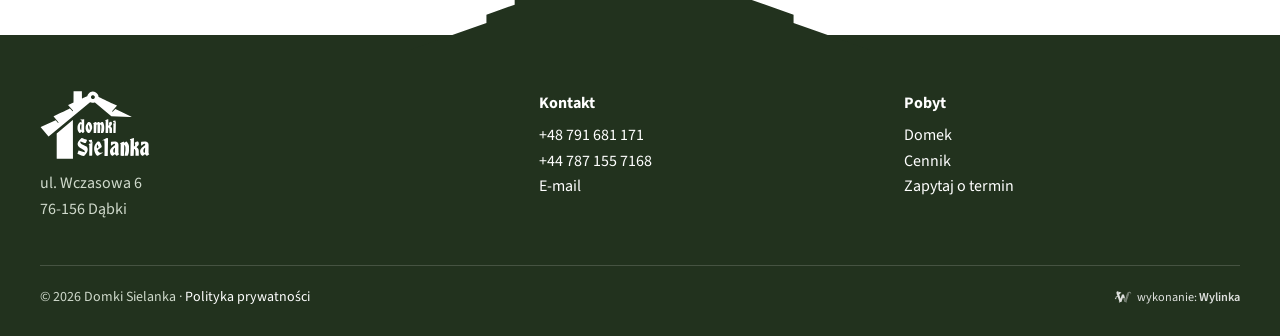
==== commit bb07d626: "Poprawki z rozmowy 13.11: wieksze Dabki w naglowku, bez napisu na dachu, liczniki galerii w prawym d" ====
--- a/index.html
+++ b/index.html
@@ -47,13 +47,12 @@
     <img src="img/hero-1400.webp" srcset="img/hero-1400.webp 1400w, img/hero.webp 2000w" sizes="100vw" alt="Drewniane domki Sielanka, każdy z własnym ogródkiem, stołem i parasolem" width="2000" height="1125" fetchpriority="high">
   </picture>
   <div class="hero-in">
-    <h1 class="marka-h"><span class="mh-nazwa"><span class="mh-domki">DOMKI</span> Sielanka</span> <span class="mh-gdzie">w&nbsp;Dąbkach <span class="mh-ulica">ul. Wczasowa 6</span></span></h1>
+    <h1 class="marka-h"><span class="mh-nazwa"><span class="mh-domki">DOMKI</span> Sielanka</span> <span class="mh-gdzie"><span class="mh-dabki"><span class="mh-w">w</span>&nbsp;Dąbkach</span> <span class="mh-ulica">ul. Wczasowa 6</span></span></h1>
     <p class="haslo">Własny domek z&nbsp;ogródkiem, 8&nbsp;minut spacerem od&nbsp;morza</p>
     <p class="lead">Piętrowe domki do 6 osób w strefie A uzdrowiska Dąbki, między Bałtykiem a jeziorem Bukowo. Przy każdym taras, murowany grill i dwa miejsca parkingowe.</p>
     <a class="przycisk przycisk-duzy" id="hero-cta" href="#termin">Zapytaj o wolny turnus</a>
   </div>
   <svg class="dach" viewBox="0 -30 1000 250" aria-hidden="true"><use href="#dachD"/></svg>
-  <p class="dach-napis"><b>DOMKI</b> Sielanka · Dąbki</p>
 </section>
 
 <section class="sekcja" id="domek" aria-labelledby="h-domek">
--- a/style.css
+++ b/style.css
@@ -58,14 +58,14 @@
 .hero-in{width:min(1200px,100% - 32px);margin:0 auto;padding:48px 0 calc(var(--dw)/4 + 18px)}
 .hero h1{color:#fff;text-shadow:0 1px 18px rgba(0,0,0,.3)}
 .marka-h{display:flex;flex-direction:column;gap:6px}
-.mh-nazwa{font-size:clamp(44px,5.4vw,84px);line-height:1;letter-spacing:-.01em}
+.mh-nazwa{font-size:clamp(30px,3.2vw,50px);line-height:1;letter-spacing:-.01em;opacity:.94}
 .mh-domki{font-family:"Source Sans 3",sans-serif;font-weight:700;letter-spacing:.06em;margin-right:.08em}
-.mh-gdzie{display:flex;flex-wrap:wrap;align-items:center;gap:8px 14px;font-size:clamp(24px,2.2vw,34px);line-height:1.15}
+.mh-gdzie{display:flex;flex-wrap:wrap;align-items:center;gap:10px 18px;line-height:1}
+.mh-dabki{font-size:clamp(60px,7.4vw,118px);line-height:.95;letter-spacing:-.02em;text-shadow:0 2px 24px rgba(0,0,0,.35)}
+.mh-w{font-size:.5em;font-weight:600;letter-spacing:0;vertical-align:.12em}
 .mh-ulica{font-family:"Source Sans 3",sans-serif;font-size:clamp(15px,1.1vw,18px);font-weight:600;letter-spacing:.01em;padding:5px 12px;border:1.5px solid rgba(255,255,255,.75);border-radius:30px;text-shadow:none;background:rgba(20,32,18,.35)}
 .hero .haslo{font-family:"Lora",Georgia,serif;font-weight:600;font-size:clamp(21px,1.9vw,30px);line-height:1.25;max-width:24em;margin:22px 0 0;text-wrap:balance;color:#fff;text-shadow:0 1px 14px rgba(0,0,0,.3)}
 .hero .lead{font-size:clamp(17px,1.25vw,19px);line-height:1.55;max-width:36em;margin:14px 0 28px;color:#F1F5EF}
-.dach-napis{position:absolute;left:50%;bottom:calc(var(--dw)/4*.07);transform:translateX(-50%);margin:0;color:var(--ziel);font-family:"Lora",Georgia,serif;font-weight:700;font-size:clamp(12px,1.15vw,19px);white-space:nowrap;z-index:1}
-.dach-napis b{font-family:"Source Sans 3",sans-serif;letter-spacing:.06em}
 .hero{--dw:min(540px,36vw)}
 .dach{position:absolute;left:50%;bottom:-1px;width:var(--dw,min(540px,36vw));height:auto;aspect-ratio:4/1;transform:translateX(-50%);fill:#fff;display:block;overflow:visible}
 
@@ -104,16 +104,15 @@
 .strz svg{width:16px;height:16px}
 .strz.l{left:10px}.strz.p{right:10px}
 .galeria:hover .strz,.strz:focus-visible{opacity:1}
-.licznik.licznik-kafel{bottom:auto;top:10px}
-.licznik{position:absolute;right:10px;bottom:10px;background:rgba(20,32,18,.72);color:#fff;font-size:13px;font-weight:600;padding:3px 9px;border-radius:20px;pointer-events:none}
+.licznik{position:absolute;right:12px;bottom:12px;z-index:2;white-space:nowrap;line-height:1.4;background:rgba(20,32,18,.72);color:#fff;font-size:13px;font-weight:600;padding:3px 9px;border-radius:20px;pointer-events:none}
 @media (hover:none){.strz{display:none}}
 
 /* tory poziome (ogródek, okolica) */
 .tor-poziomy{display:flex;gap:16px;overflow-x:auto;scroll-snap-type:x mandatory;scrollbar-width:none;padding:0 max(16px,(100% - 1200px)/2);scroll-padding:0 max(16px,(100% - 1200px)/2);cursor:grab}
 .tor-poziomy::-webkit-scrollbar{display:none}
 .kafel{flex:0 0 auto;margin:0;scroll-snap-align:start;position:relative;border-radius:var(--r);overflow:hidden}
-.kafel img{height:clamp(260px,30vw,420px);width:auto;max-width:none;user-select:none;-webkit-user-drag:none;pointer-events:none}
-.kafel figcaption{position:absolute;left:0;right:0;bottom:0;padding:28px 16px 12px;background:linear-gradient(0deg,rgba(20,32,18,.75),rgba(20,32,18,0));color:#fff;font-weight:600;font-size:16px}
+.kafel img{height:clamp(260px,30vw,420px);width:auto;max-width:calc(100vw - 48px);object-fit:cover;user-select:none;-webkit-user-drag:none;pointer-events:none}
+.kafel figcaption{position:absolute;left:0;right:0;bottom:0;padding:28px 60px 12px 14px;background:linear-gradient(0deg,rgba(20,32,18,.75),rgba(20,32,18,0));color:#fff;font-weight:600;font-size:16px}
 
 .tor-nav{width:min(1200px,100% - 32px);margin:-18px auto 14px;display:flex;justify-content:flex-end;gap:10px}
 .strz-t{width:46px;height:46px;border-radius:50%;border:2px solid var(--ziel);background:#fff;color:var(--ziel);display:grid;place-items:center;cursor:pointer;transition:background .18s,color .18s}
@@ -199,7 +198,8 @@
   .karty{grid-template-columns:repeat(2,minmax(0,1fr))}
 }
 @media (max-height:820px) and (min-width:761px){
-  .mh-nazwa{font-size:clamp(40px,4.6vw,66px)}
+  .mh-nazwa{font-size:clamp(28px,2.8vw,42px)}
+  .mh-dabki{font-size:clamp(56px,6.4vw,92px)}
   .hero .haslo{margin-top:16px}
   .hero .lead{margin:12px 0 22px}
 }
@@ -230,8 +230,9 @@
   .hero-foto img{object-position:50% 0}
   .hero::before{background:linear-gradient(0deg,rgba(20,32,18,.88) 0%,rgba(20,32,18,.7) 34%,rgba(20,32,18,.1) 60%,rgba(20,32,18,0) 72%)}
   .hero-in{padding:130px 0 calc(var(--dw)/4 + 18px)}
-  .mh-nazwa{font-size:clamp(38px,11.4vw,48px)}
-  .mh-gdzie{font-size:clamp(22px,6.4vw,27px);gap:6px 10px}
+  .mh-nazwa{font-size:clamp(26px,7.6vw,32px)}
+  .mh-gdzie{gap:8px 10px}
+  .mh-dabki{font-size:clamp(50px,14.4vw,62px)}
   .mh-ulica{font-size:14px;padding:3px 10px}
   .hero .haslo{font-size:clamp(19px,5.4vw,22px);margin-top:14px}
   .hero .lead{font-size:16px;margin:10px 0 20px}
@@ -266,7 +267,8 @@
 }
 @media (max-width:760px) and (max-height:700px){
   .hero-in{padding-top:90px}
-  .mh-nazwa{font-size:clamp(34px,10vw,42px)}
+  .mh-nazwa{font-size:clamp(24px,7vw,28px)}
+  .mh-dabki{font-size:clamp(46px,13vw,54px)}
   .hero .lead{display:none}
   .hero .haslo{margin-bottom:20px}
 }
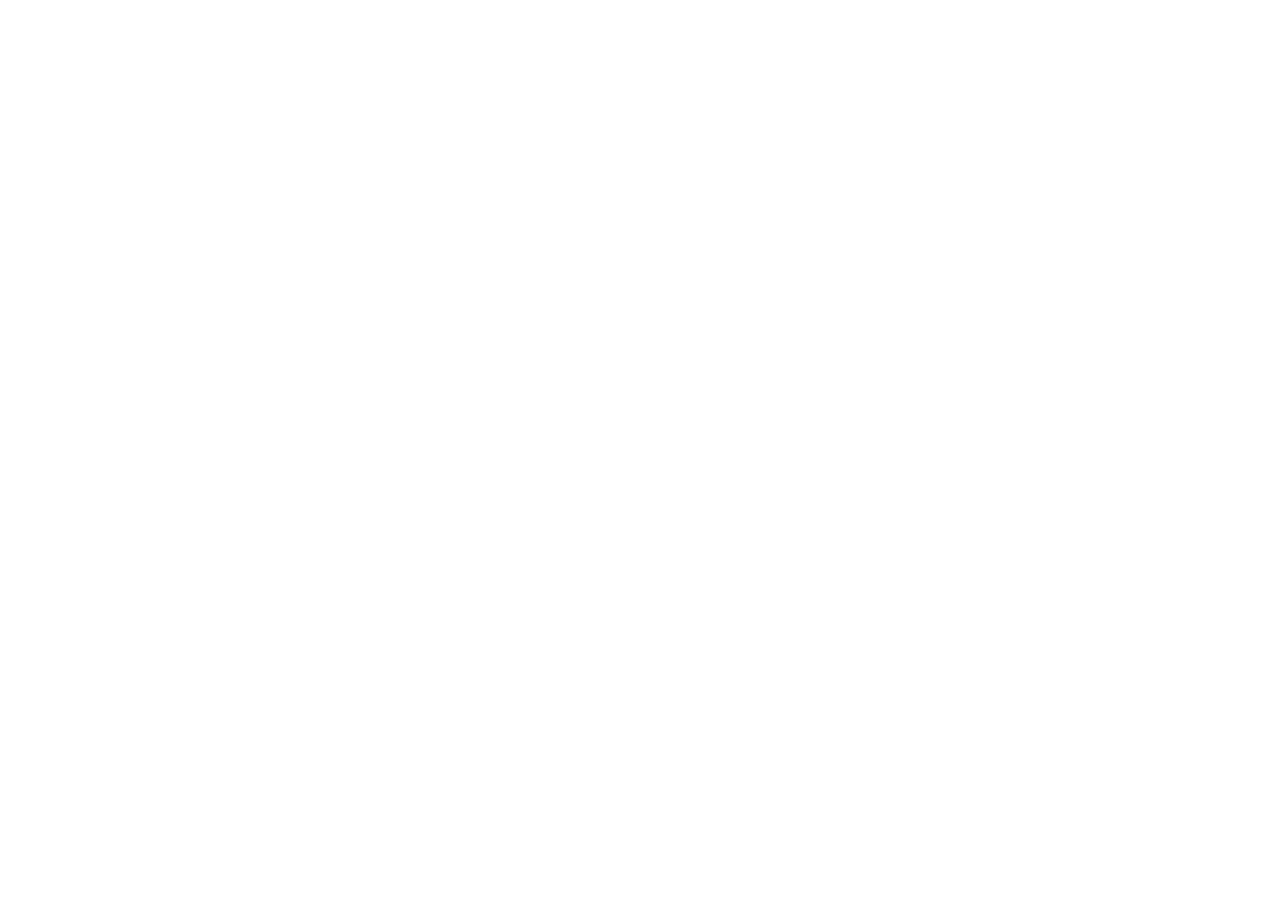
==== commit 6aa3c08b: "Stary podglad przekierowuje na aktualna wersje strony Co-Authored-By: Claude Opus 5.5 <noreply@anthr" ====
--- a/index.html
+++ b/index.html
@@ -1,300 +1,4 @@
-<!doctype html>
-<html lang="pl">
-<head>
-<meta charset="utf-8">
-<meta name="viewport" content="width=device-width,initial-scale=1,viewport-fit=cover">
-<meta name="robots" content="noindex,nofollow">
-<title>Domki Sielanka w Dąbkach | Domki z ogródkiem 8 minut od morza</title>
-<meta name="description" content="Piętrowe domki do 6 osób z własnym ogródkiem i murowanym grillem w Dąbkach, w strefie A uzdrowiska, 8 minut spacerem od morza. Zapytaj o wolny turnus: 791 681 171.">
-<meta name="theme-color" content="#22321E">
-<link rel="preload" href="fonts/lora.woff2" as="font" type="font/woff2" crossorigin>
-<link rel="preload" href="img/hero-tel.webp" as="image" media="(max-width: 760px)">
-<link rel="preload" href="img/hero-1400.webp" as="image" media="(min-width: 761px)" imagesrcset="img/hero-1400.webp 1400w, img/hero.webp 2000w" imagesizes="100vw">
-<link rel="stylesheet" href="style.css">
-<link rel="icon" href="data:image/svg+xml,%3Csvg xmlns='http://www.w3.org/2000/svg' viewBox='0 0 32 32'%3E%3Crect width='32' height='32' rx='6' fill='%2322321E'/%3E%3Cpath d='M3 22 16 9l13 13' fill='none' stroke='%23fff' stroke-width='3.4'/%3E%3Ccircle cx='16' cy='8.5' r='3' fill='none' stroke='%23fff' stroke-width='2'/%3E%3C/svg%3E">
-</head>
-<body>
-<svg width="0" height="0" style="position:absolute" aria-hidden="true">
-  <symbol id="logo" viewBox="12 22 449 280"><path fill="currentColor" fill-rule="evenodd" d="M427.2 230.8 426.5 231.5 426.0 235.8 426.2 246.5 429.2 246.8 434.8 241.0 436.8 239.8 438.8 239.2 440.8 239.2 442.2 240.0 443.0 241.0 443.2 243.2 442.2 245.0 439.5 247.8 430.5 254.8 425.0 261.2 423.2 264.8 422.2 269.2 422.5 274.5 424.2 281.0 427.0 286.0 430.5 288.8 432.5 289.0 434.0 288.5 441.5 282.8 442.8 282.8 448.8 288.2 451.0 288.8 452.5 287.8 453.2 287.8 459.8 282.5 459.5 281.5 457.0 278.0 457.2 245.2 456.8 240.8 455.8 237.5 454.5 235.2 452.0 232.8 448.5 231.0 444.0 230.2ZM442.5 255.5 443.0 256.0 442.2 274.5 440.8 276.0 439.0 276.5 436.8 274.2 435.8 271.0 435.8 265.5 436.8 262.2 438.8 258.8 442.0 255.5ZM365.8 230.2 364.8 230.2 357.8 235.0 356.5 234.5 356.2 231.8 355.5 230.8 352.8 231.0 347.5 233.0 340.0 237.5 340.0 238.2 342.2 240.8 341.8 287.5 343.0 288.8 351.8 289.2 355.2 288.5 356.0 287.5 357.0 245.2 357.5 244.2 358.2 244.2 360.0 246.5 361.8 254.0 361.8 266.8 358.2 288.5 359.2 289.0 370.2 289.0 371.0 288.2 373.8 282.0 375.8 275.0 376.5 268.5 376.5 249.2 375.5 244.5 372.8 237.8 370.0 233.8 367.2 231.0ZM303.2 230.8 302.5 231.5 302.0 235.8 302.2 246.5 305.2 246.8 310.8 241.0 312.8 239.8 314.8 239.2 316.8 239.2 318.2 240.0 319.0 241.0 319.2 243.2 318.2 245.0 315.5 247.8 306.5 254.8 301.0 261.2 299.2 264.8 298.2 269.2 298.5 274.5 300.2 281.0 303.0 286.0 306.5 288.8 308.5 289.0 310.0 288.5 317.5 282.8 318.8 282.8 324.8 288.2 327.0 288.8 328.5 287.8 329.2 287.8 335.8 282.5 335.5 281.5 333.0 278.0 333.2 245.2 332.8 240.8 331.8 237.5 330.5 235.2 328.0 232.8 324.5 231.0 320.0 230.2ZM318.5 255.5 319.0 256.0 318.2 274.5 316.8 276.0 315.0 276.5 312.8 274.2 311.8 271.0 311.8 265.5 312.8 262.2 314.8 258.8 318.0 255.5ZM251.0 229.5 247.8 230.0 246.2 231.0 240.8 236.8 236.0 244.8 234.0 250.2 233.0 254.8 233.0 264.0 235.0 272.2 237.0 277.2 240.2 283.2 242.0 285.8 244.0 287.8 245.8 288.8 248.5 288.2 268.8 275.8 268.8 275.0 266.8 275.0 261.2 276.0 257.2 276.0 254.5 275.0 250.0 271.0 247.8 267.2 247.2 265.5 247.8 264.8 264.5 252.5 262.8 245.0 258.5 235.8 257.0 233.5 253.2 230.0ZM246.5 242.0 251.0 251.8 251.0 253.5 245.8 258.0 245.0 258.0 244.5 257.2 244.0 254.0 244.0 247.5 244.8 244.2 245.8 242.2ZM222.5 222.5 212.8 224.0 210.2 225.0 212.0 229.2 215.2 233.5 217.8 234.8 222.8 234.8 223.5 235.2 223.2 235.8 221.8 236.0 220.2 237.0 218.5 237.2 210.2 240.5 210.5 241.5 212.8 244.2 213.0 247.8 212.8 286.5 213.2 288.8 222.2 288.8 224.2 288.0 225.0 286.5 226.0 237.5 224.5 235.2 225.0 234.8 226.2 234.8 226.8 234.2 226.8 233.2 224.8 230.0 223.8 223.5ZM181.2 216.0 172.0 224.5 167.0 231.5 165.0 237.8 165.2 243.8 167.2 248.5 171.8 253.5 179.5 258.8 180.2 258.8 191.5 265.8 194.2 268.8 194.5 272.5 194.0 273.8 193.2 274.5 192.5 274.5 169.2 267.2 168.0 269.5 168.0 270.5 167.2 271.5 164.2 280.5 166.0 281.8 169.2 282.8 170.5 283.8 173.8 284.8 180.2 287.8 184.0 288.8 190.0 289.2 193.8 287.5 196.2 285.0 202.5 275.8 204.8 271.2 206.2 266.0 206.5 262.8 205.8 257.8 204.5 254.5 201.8 250.8 199.2 249.0 198.5 249.0 197.2 248.0 196.5 248.0 195.2 247.0 194.5 247.0 193.2 246.0 192.5 246.0 191.2 245.0 190.5 245.0 189.2 244.0 188.5 244.0 187.2 243.0 186.5 243.0 182.2 240.8 179.5 238.8 177.0 236.0 175.8 233.5 175.8 232.0 176.5 230.2 177.8 229.5 193.0 235.8 198.2 236.2 199.8 233.8 203.8 224.2 202.2 223.0 197.2 221.0 196.2 221.0 195.2 220.2 183.2 216.0ZM380.2 220.8 380.0 221.8 383.2 225.8 382.2 288.0 383.5 289.2 395.5 288.8 396.0 288.2 397.0 262.2 398.2 260.8 399.5 260.5 402.0 264.5 403.0 268.8 403.2 288.5 416.2 288.8 416.8 288.0 416.8 269.0 415.8 263.2 414.8 260.8 412.8 257.8 408.0 253.5 408.0 253.0 414.5 246.5 416.2 243.0 416.8 241.0 416.8 237.5 415.5 232.2 413.0 230.0 409.5 230.0 404.8 232.2 400.2 235.2 401.8 241.2 401.8 245.2 400.2 248.2 397.2 250.8 396.8 250.2 396.8 216.0 392.5 216.2ZM287.5 215.8 285.2 216.0 282.5 217.0 267.0 225.2 267.5 226.0 273.0 225.2 274.2 225.8 275.2 227.2 275.8 244.2 275.8 277.0 275.2 288.0 276.5 289.2 288.5 289.2 289.2 288.5 290.2 217.2ZM228.5 155.2 231.0 158.2 231.0 194.8 241.0 195.0 241.5 194.5 242.5 161.8 244.2 159.8 245.8 159.8 246.8 161.0 246.5 194.5 247.2 195.0 256.2 195.0 257.0 194.2 258.0 182.5 258.0 171.5 257.5 165.5 258.0 161.5 259.2 160.0 260.0 160.2 261.8 162.5 262.8 166.2 263.2 171.5 262.0 186.0 260.2 194.2 262.0 195.0 269.2 195.0 270.5 194.0 272.8 189.0 272.8 187.8 273.8 185.0 273.8 182.8 274.5 179.5 274.5 169.0 273.8 163.5 271.8 155.5 270.8 152.8 268.5 150.0 267.5 149.5 264.2 150.0 257.5 154.0 253.0 149.8 250.5 149.5 247.8 150.8 243.2 154.8 242.8 154.2 242.5 149.5 240.5 149.5 238.2 150.0ZM210.2 149.5 207.5 151.0 205.0 153.8 200.0 162.2 198.0 168.5 197.8 176.8 199.0 183.0 201.2 187.8 203.5 191.0 207.8 194.8 211.8 195.0 214.5 193.8 217.5 190.8 221.8 184.0 224.8 175.8 224.8 168.0 222.8 160.5 219.5 154.2 215.2 150.2 213.0 149.5ZM209.0 161.0 210.0 161.5 213.0 167.5 214.0 171.0 214.5 177.0 214.0 180.2 212.8 182.5 211.8 182.0 209.8 178.2 208.0 171.5 208.2 162.0ZM320.0 143.5 314.5 144.0 310.0 145.2 312.0 149.5 314.0 151.8 315.8 152.8 319.0 152.8 319.5 153.2 319.0 154.0 310.0 157.2 312.0 160.0 312.2 162.0 312.0 192.8 312.5 194.8 319.5 194.8 321.5 193.8 322.2 165.8 322.2 154.5 321.5 153.2 323.0 152.0 321.0 148.0 320.8 144.2ZM145.5 141.5 145.0 141.5 78.8 196.8 78.8 300.2 79.2 300.8 145.8 300.5ZM278.2 142.0 278.0 142.8 280.5 145.8 280.0 194.5 280.8 195.0 286.8 195.0 290.5 194.5 291.2 174.5 292.5 172.8 294.0 173.8 295.8 178.2 296.2 194.5 306.2 194.5 306.5 177.5 305.8 174.5 303.8 171.0 299.8 167.5 299.8 166.8 304.0 162.8 305.8 160.2 306.2 158.2 306.2 153.8 305.5 151.0 303.2 149.0 301.2 149.0 298.5 150.0 294.2 152.8 293.8 153.8 295.0 158.8 294.8 161.2 293.0 164.2 291.5 164.8 291.2 138.8 290.8 138.2 288.8 138.2ZM175.2 136.0 175.0 136.5 181.0 143.2 181.8 151.5 180.5 152.0 176.2 149.2 171.8 153.0 168.2 157.8 166.2 162.0 165.0 166.2 164.5 170.0 164.5 178.0 165.0 181.5 166.0 185.0 169.0 191.2 172.5 194.8 175.5 194.8 180.5 189.8 181.0 189.8 185.0 194.8 187.0 195.0 189.0 193.8 193.0 189.2 193.0 186.8 191.8 184.8 192.0 139.2 191.5 138.2 182.2 139.2 178.8 138.0ZM178.5 157.8 181.0 159.8 180.2 182.5 179.5 183.5 178.8 183.2 176.8 180.8 175.8 178.0 174.8 170.8 175.0 166.5 176.8 160.2 177.8 158.2ZM13.0 170.8 44.2 208.8 45.5 209.5 216.2 68.2 224.5 70.8 231.0 70.8 234.2 69.8 236.2 69.8 303.8 125.8 380.0 128.8 386.5 128.8 386.8 128.2 320.5 96.2 309.2 107.2 308.2 107.2 306.8 105.2 325.8 84.2 327.0 82.2 305.5 72.0 304.8 72.0 301.2 70.0 300.5 70.0 295.0 67.0 283.5 62.0 278.0 59.0 266.5 54.0 261.0 51.0 251.8 47.0 250.8 46.0 250.8 44.0 249.8 40.0 246.8 34.2 241.2 28.8 236.2 26.0 233.0 25.0 227.0 24.5 222.5 25.0 216.2 27.5 212.8 30.0 209.0 34.0 206.2 38.8 205.2 42.2 204.2 43.2 192.2 49.0 191.5 49.0 184.0 53.0 183.2 53.0 182.8 52.5 182.5 23.0 148.2 23.0 148.0 69.5 126.2 80.0 126.2 80.8 145.8 102.0 146.5 103.5 145.0 105.0 144.2 105.0 133.2 94.0 132.2 94.0 127.0 97.0 115.8 102.0 108.2 106.0 107.5 106.0 106.2 107.0 105.5 107.0 104.2 108.0 103.5 108.0 98.0 111.0 86.8 116.0 81.2 119.0 80.5 119.0 75.2 122.0 74.5 122.0 66.2 126.0 66.2 127.0 86.0 150.8 86.2 151.8 84.5 153.8 75.8 143.0 74.5 142.8 13.0 170.0ZM225.2 39.8 229.2 39.5 231.5 40.2 235.0 43.5 235.8 45.5 235.8 49.2 235.0 51.2 233.5 53.0 230.5 55.0 226.5 55.2 224.2 54.5 220.8 51.2 220.0 49.2 220.0 45.5 220.8 43.5 222.2 41.8Z"/></symbol>
-  <symbol id="tel" viewBox="0 0 20 20"><path d="M6.2 2.5 8.4 6 6.9 7.6c.8 2.2 3.3 4.7 5.5 5.5l1.6-1.5 3.5 2.2-1 2.7c-.3.7-1 1.1-1.8 1-6.2-.8-10.4-5-11.2-11.2-.1-.8.3-1.5 1-1.8z" fill="none" stroke="currentColor" stroke-width="1.6" stroke-linejoin="round"/></symbol>
-  <symbol id="dachD" viewBox="0 -30 1000 250"><path d="M0 220.0 166.7 161.3 166.7 143.3 228 121.7 228 40.0 282 40.0 282 102.7 333.3 84.7 333.3 66.7 500 8.0 666.7 66.7 666.7 84.7 833.3 143.3 833.3 161.3 1000 220.0 1000 220.0Z"/><path fill-rule="evenodd" d="M500 -22a26 26 0 1 1 0 52a26 26 0 1 1 0-52ZM500 -7a11 11 0 1 0 0 22a11 11 0 1 0 0-22Z"/></symbol>
-  <!-- dach z logo: deski zachodzące na siebie + kółko w kalenicy -->
-  <symbol id="daszek" viewBox="0 0 40 22"><path d="M2 20 9 15.2l-.6-1.7L15 9l-.6-1.7L20 3.6l5.6 3.7L25 9l6.6 4.5-.6 1.7L38 20" fill="none" stroke="currentColor" stroke-width="3" stroke-linejoin="bevel"/><circle cx="20" cy="4" r="2.6" fill="none" stroke="currentColor" stroke-width="1.8"/></symbol>
-</svg>
-
-<header class="naglowek" id="gora">
-  <div class="naglowek-in">
-    <a class="logo" href="#gora" aria-label="Domki Sielanka, początek strony"><svg aria-hidden="true"><use href="#logo"/></svg></a>
-    <nav class="menu" id="menu" aria-label="Menu główne">
-      <a href="#domek">Domek</a>
-      <a href="#ogrodek">Ogródek</a>
-      <a href="#dzieci">Dla dzieci</a>
-      <a href="#dabki">Dąbki</a>
-      <a href="#cennik">Cennik</a>
-      <a href="#termin">Kontakt</a>
-      <div class="menu-tel"><a href="tel:+48791681171">+48 791 681 171</a><a href="tel:+447871557168">+44 787 155 7168</a></div>
-    </nav>
-    <a class="nag-tel" href="tel:+48791681171" aria-label="Zadzwoń: 791 681 171"><svg aria-hidden="true"><use href="#tel"/></svg><span>791 681 171</span></a>
-    <a class="przycisk nag-cta" href="#termin">Zapytaj o termin</a>
-    <button class="burger" id="burger" type="button" aria-expanded="false" aria-controls="menu" aria-label="Otwórz menu"><span></span><span></span></button>
-  </div>
-</header>
-
-<main>
-<section class="hero" aria-label="Domki Sielanka w Dąbkach">
-  <picture class="hero-foto">
-    <source media="(max-width: 760px)" srcset="img/hero-tel.webp">
-    <img src="img/hero-1400.webp" srcset="img/hero-1400.webp 1400w, img/hero.webp 2000w" sizes="100vw" alt="Drewniane domki Sielanka, każdy z własnym ogródkiem, stołem i parasolem" width="2000" height="1125" fetchpriority="high">
-  </picture>
-  <div class="hero-in">
-    <h1 class="marka-h"><span class="mh-nazwa"><span class="mh-domki">DOMKI</span> Sielanka</span> <span class="mh-gdzie"><span class="mh-dabki"><span class="mh-w">w</span>&nbsp;Dąbkach</span> <span class="mh-ulica">ul. Wczasowa 6</span></span></h1>
-    <p class="haslo">Własny domek z&nbsp;ogródkiem, 8&nbsp;minut spacerem od&nbsp;morza</p>
-    <p class="lead">Piętrowe domki do 6 osób w strefie A uzdrowiska Dąbki, między Bałtykiem a jeziorem Bukowo. Przy każdym taras, murowany grill i dwa miejsca parkingowe.</p>
-    <a class="przycisk przycisk-duzy" id="hero-cta" href="#termin">Zapytaj o wolny turnus</a>
-  </div>
-  <svg class="dach" viewBox="0 -30 1000 250" aria-hidden="true"><use href="#dachD"/></svg>
-</section>
-
-<section class="sekcja" id="domek" aria-labelledby="h-domek">
-  <div class="wrap">
-    <div class="glowa srodek">
-      <h2 id="h-domek">Cały domek tylko dla Państwa</h2>
-      <p>Około 45 m² na dwóch kondygnacjach, z własnym wejściem i ogródkiem. Na dole salon z kuchnią, na górze dwie sypialnie.</p>
-    </div>
-    <div class="domek">
-      <div class="galeria galeria-duza" data-galeria data-nazwa="domku">
-        <div class="tor">
-          <img src="img/w-salon.webp" alt="Salon z narożnikiem i aneksem kuchennym" width="1100" height="709" loading="lazy">
-          <img src="img/w-jadalnia.webp" alt="Stół jadalny i kuchnia z lodówką" width="1100" height="723" loading="lazy">
-          <img src="img/w-kuchnia.webp" alt="Kuchnia z płytą, zlewem i czajnikiem" width="1100" height="739" loading="lazy">
-          <img src="img/w-salon2.webp" alt="Salon w drewnie, widok na kuchnię" width="1100" height="749" loading="lazy">
-          <img src="img/w-schody.webp" alt="Schody na piętro i telewizor w salonie" width="1100" height="729" loading="lazy">
-          <img src="img/w-sypialnia.webp" alt="Sypialnia na poddaszu" width="1100" height="714" loading="lazy">
-          <img src="img/w-sypialnia2.webp" alt="Sypialnia z dwoma łóżkami pod skosem" width="1100" height="746" loading="lazy">
-          <img src="img/w-sypialnia3.webp" alt="Druga sypialnia z oknem dachowym" width="1100" height="730" loading="lazy">
-          <img src="img/w-lazienka.webp" alt="Łazienka z kabiną prysznicową z deszczownicą" width="1100" height="795" loading="lazy">
-        </div>
-      </div>
-      <div class="domek-opis">
-        <div class="poziom">
-          <h3>Parter</h3>
-          <ul class="kolka">
-            <li>salon z telewizorem 42"</li>
-            <li>kuchnia wyposażona w potrzebne sprzęty</li>
-            <li>łazienka z kabiną z deszczownicą</li>
-          </ul>
-        </div>
-        <div class="poziom">
-          <h3>Piętro</h3>
-          <ul class="kolka">
-            <li>dwie sypialnie</li>
-            <li>garderoba</li>
-          </ul>
-        </div>
-        <div class="poziom">
-          <h3>W cenie</h3>
-          <ul class="kolka">
-            <li>do 6 osób w jednym domku</li>
-            <li>bezpłatny internet na terenie obiektu</li>
-            <li>2 miejsca parkingowe na domek</li>
-          </ul>
-        </div>
-        <a class="przycisk" href="#termin">Zapytaj o termin</a>
-      </div>
-    </div>
-  </div>
-</section>
-
-<section class="sekcja szara" id="ogrodek" aria-labelledby="h-ogr">
-  <div class="wrap">
-    <div class="glowa glowa-bok">
-      <h2 id="h-ogr">Ogródek 25 m² przed każdym domkiem</h2>
-      <p>Własny kawałek trawy, ogrodzony od sąsiadów. Stół z parasolem, meble tarasowe i duży murowany grill, więc wieczory spędza się na zewnątrz.</p>
-    </div>
-  </div>
-  <div class="tor-poziomy" data-ciagnij tabindex="0" aria-label="Zdjęcia ogródków, przesuń w bok">
-    <figure class="kafel"><img src="img/o-ogrodek.webp" alt="Ogródek z meblami ogrodowymi, parasolem i murowanym grillem" width="1100" height="759" loading="lazy"><figcaption>Ogrodzony ogródek z grillem</figcaption></figure>
-    <figure class="kafel"><img src="img/o-taras.webp" alt="Taras domku z drewnianym stołem i krzesłami" width="1100" height="741" loading="lazy"><figcaption>Taras z meblami</figcaption></figure>
-    <figure class="kafel"><img src="img/o-grill.webp" alt="Stół pod parasolem i murowany grill w ogródku" width="1200" height="570" loading="lazy"><figcaption>Murowany grill</figcaption></figure>
-    <figure class="kafel"><img src="img/domek-front.webp" alt="Drewniany domek Sielanka od frontu, z gankiem i kwiatami" width="1000" height="1179" loading="lazy"><figcaption>Domek od frontu</figcaption></figure>
-  </div>
-</section>
-
-<section class="sekcja" id="dzieci" aria-labelledby="h-dz">
-  <div class="wrap">
-    <div class="glowa glowa-bok">
-      <h2 id="h-dz">Dzieci mają swoje miejsce na terenie</h2>
-      <p>Teren jest tylko dla mieszkających gości, więc dzieci bawią się blisko domku. Zdjęcia w kartach przesuwa się palcem albo myszą.</p>
-    </div>
-    <div class="karty">
-      <article class="karta">
-        <div class="galeria" data-galeria data-nazwa="placu zabaw">
-          <div class="tor"><img src="img/t-plac.webp" alt="Plac zabaw z domkiem, zjeżdżalnią i trampoliną" width="1000" height="562" loading="lazy"><img src="img/t-zjezdzalnia.webp" alt="Drewniany zestaw z żółtą zjeżdżalnią" width="1000" height="587" loading="lazy"><img src="img/t-plac2.webp" alt="Plac zabaw z piaskownicą i huśtawkami" width="1000" height="562" loading="lazy"></div>
-        </div>
-        <div class="karta-tresc"><h3>Plac zabaw</h3><p>Zjeżdżalnie, huśtawki, piaskownica i domek do zabawy na trawie.</p></div>
-      </article>
-      <article class="karta">
-        <div class="galeria" data-galeria data-nazwa="trampoliny">
-          <div class="tor"><img src="img/t-trampolina.webp" alt="Trampolina z siatką zabezpieczającą" width="1000" height="647" loading="lazy"></div>
-        </div>
-        <div class="karta-tresc"><h3>Trampolina</h3><p>Duża trampolina z siatką zabezpieczającą.</p></div>
-      </article>
-      <article class="karta">
-        <div class="galeria" data-galeria data-nazwa="altany">
-          <div class="tor"><img src="img/t-pingpong.webp" alt="Stół do ping-ponga w zadaszonej altanie" width="1000" height="562" loading="lazy"><img src="img/t-altana.webp" alt="Zadaszona drewniana altana na trawie" width="1000" height="562" loading="lazy"><img src="img/t-pilkarzyki.webp" alt="Piłkarzyki w altanie" width="1000" height="562" loading="lazy"><img src="img/t-wieczor.webp" alt="Altana wieczorem" width="1000" height="562" loading="lazy"></div>
-        </div>
-        <div class="karta-tresc"><h3>Zadaszona altana</h3><p>Ping-pong i piłkarzyki pod dachem, także w deszczowy dzień.</p></div>
-      </article>
-      <article class="karta">
-        <div class="galeria" data-galeria data-nazwa="kącika zabaw">
-          <div class="tor"><img src="img/t-zabawki.webp" alt="Kącik z zabawkami i pojazdami dla maluchów w altanie" width="1000" height="562" loading="lazy"></div>
-        </div>
-        <div class="karta-tresc"><h3>Kącik dla maluchów</h3><p>Zabawki, autka i stoliki dla najmłodszych w altanie.</p></div>
-      </article>
-    </div>
-  </div>
-</section>
-
-<section class="sekcja ciemna" id="dabki" aria-labelledby="h-dab">
-  <svg class="dach dach-gora" viewBox="0 -30 1000 250" aria-hidden="true"><use href="#dachD"/></svg>
-  <div class="wrap">
-    <div class="glowa srodek">
-      <h2 id="h-dab">Dąbki: z&nbsp;jednej strony morze, z&nbsp;drugiej jezioro</h2>
-      <p>Od północy Bałtyk, od południa duże przybrzeżne jezioro Bukowo. Dzięki mikroklimatowi Dąbki mają status uzdrowiska, a co roku przyjeżdżają tu kuracjusze, miłośnicy sportów wodnych i wędkarze.</p>
-    </div>
-    <ul class="odleglosci">
-      <li><b>8 min</b> spacerem do morza</li>
-      <li><b>strefa A</b> uzdrowiska Dąbki</li>
-      <li><b>jezioro Bukowo</b> w najbliższej okolicy</li>
-    </ul>
-  </div>
-  <div class="tor-poziomy tor-okolica" data-ciagnij tabindex="0" aria-label="Zdjęcia okolicy, przesuń w bok">
-    <figure class="kafel"><img src="img/k-plaza2.webp" alt="Szeroka piaszczysta plaża i wydmy nad Bałtykiem" width="1000" height="643" loading="lazy"><figcaption>Plaża</figcaption></figure>
-    <figure class="kafel"><img src="img/k-windsurf.webp" alt="Windsurferzy na płytkiej wodzie" width="1000" height="628" loading="lazy"><figcaption>Windsurfing</figcaption></figure>
-    <figure class="kafel"><img src="img/k-lodzie.webp" alt="Kolorowe łodzie rybackie na plaży" width="1000" height="557" loading="lazy"><figcaption>Łodzie rybackie</figcaption></figure>
-    <figure class="kafel"><img src="img/k-jezioro.webp" alt="Kajaki i rowery wodne nad brzegiem jeziora" width="1000" height="626" loading="lazy"><figcaption>Kajaki i rowery wodne</figcaption></figure>
-    <figure class="kafel"><img src="img/k-zachod.webp" alt="Zachód słońca nad morzem, łodzie na plaży" width="1000" height="682" loading="lazy"><figcaption>Zachód słońca</figcaption></figure>
-    <figure class="kafel"><img src="img/k-konie.webp" alt="Przejażdżka konna brzegiem morza o zachodzie" width="1000" height="662" loading="lazy"><figcaption>Konno brzegiem morza</figcaption></figure>
-    <figure class="kafel"><img src="img/k-pomost.webp" alt="Pomost nad jeziorem o zachodzie słońca" width="1000" height="613" loading="lazy"><figcaption>Pomost nad jeziorem</figcaption></figure>
-  </div>
-</section>
-
-<section class="sekcja szara" id="cennik" aria-labelledby="h-cen">
-  <div class="wrap cennik">
-    <div>
-      <h2 id="h-cen">Cennik i zasady pobytu</h2>
-      <p class="wstep">Wynajmujemy cały domek do 6 osób, w turnusach od soboty do soboty: na tydzień, dwa albo trzy.</p>
-      <div class="przelew">
-        <p class="przelew-tyt">Dane do przelewu</p>
-        <p>Bogusława Kowalska<br>Alior Bank<br><span class="konto">33 2490 0005 0000 4004 1326 3582</span></p>
-      </div>
-      <table class="tabela">
-        <caption>Cena za domek do 6 osób</caption>
-        <thead><tr><th scope="col">Termin</th><th scope="col">Cena / doba</th></tr></thead>
-        <tbody>
-          <tr><td>05.06 - 12.06</td><td>260 zł</td></tr>
-          <tr><td>12.06 - 19.06</td><td>290 zł</td></tr>
-          <tr><td>19.06 - 26.06</td><td>350 zł</td></tr>
-          <tr><td>26.06 - 03.07</td><td>440 zł</td></tr>
-          <tr><td>03.07 - 10.07</td><td>500 zł</td></tr>
-          <tr class="szczyt"><td>10.07 - 14.08</td><td>520 zł</td></tr>
-          <tr><td>14.08 - 21.08</td><td>420 zł</td></tr>
-          <tr><td>21.08 - 28.08</td><td>330 zł</td></tr>
-          <tr><td>28.08 - 18.09</td><td>250 zł</td></tr>
-        </tbody>
-      </table>
-      <p class="male">Dodatkowo opłata uzdrowiskowa według stawek UG Darłowo.</p>
-    </div>
-    <div class="zasady">
-      <h3>Dobrze wiedzieć - REGULAMIN</h3>
-      <ul class="kolka">
-        <li>Doba od 16:00 do 10:00.</li>
-        <li>Turnusy od soboty do soboty, bez wynajmu na weekendy.</li>
-        <li>Zadatek 30-40% wartości pobytu, płatny w ciągu 3 dni roboczych.</li>
-        <li>Zadatek zwracamy przy rezygnacji najpóźniej 4 miesiące przed przyjazdem.</li>
-        <li>Kaucja zwrotna 500 zł.</li>
-        <li>Nie przyjmujemy zwierząt.</li>
-        <li>Na terenie przebywają tylko mieszkający goście.</li>
-        <li>Na teren ośrodka nie przyjmujemy pojazdów elektrycznych (rowery elektryczne, hulajnogi, deskorolki itp.).</li>
-      </ul>
-    </div>
-  </div>
-</section>
-
-<section class="sekcja" id="termin" aria-labelledby="h-ter">
-  <div class="wrap termin">
-    <div class="termin-tekst">
-      <h2 id="h-ter">Zapytaj o wolny turnus</h2>
-      <p class="wstep">Najszybciej telefonicznie. Można też zostawić zapytanie, oddzwonimy albo odpiszemy z wolnymi terminami.</p>
-      <p class="telefony"><a href="tel:+48791681171"><svg aria-hidden="true"><use href="#tel"/></svg>+48 791 681 171</a><a href="tel:+447871557168"><svg aria-hidden="true"><use href="#tel"/></svg>+44 787 155 7168</a></p>
-      <p><a href="mailto:kazik1807@onet.eu">kazik1807@onet.eu</a></p>
-      <p>Domki Sielanka<br>ul. Wczasowa 6, 76-156 Dąbki</p>
-    </div>
-    <form class="formularz" id="formularz" novalidate>
-      <div class="pola-2">
-        <label>Przyjazd (sobota)<input type="date" name="przyjazd" required></label>
-        <label>Długość pobytu<select name="tygodnie"><option>1 tydzień</option><option>2 tygodnie</option><option>3 tygodnie</option></select></label>
-      </div>
-      <div class="pola-2">
-        <label>Liczba osób<select name="osoby"><option>2</option><option>3</option><option selected>4</option><option>5</option><option>6</option></select></label>
-        <label>Imię<input type="text" name="imie" autocomplete="given-name" required></label>
-      </div>
-      <label>Telefon lub e-mail<input type="text" name="kontakt" autocomplete="tel" required></label>
-      <label>Wiadomość (opcjonalnie)<textarea name="wiad" rows="3" placeholder="Np. przyjedziemy z dwójką dzieci"></textarea></label>
-      <button class="przycisk przycisk-duzy" type="submit">Wyślij zapytanie</button>
-      <p class="info-form" id="info-form" role="status">To wersja pokazowa: formularz niczego nie wysyła.</p>
-    </form>
-  </div>
-  <div class="wrap mapa">
-    <iframe title="Mapa dojazdu: Domki Sielanka, ul. Wczasowa 6, Dąbki" src="https://www.google.com/maps/embed?pb=!1m18!1m12!1m3!1d7376.390120022618!2d16.30958998419019!3d54.38494617662454!2m3!1f0!2f0!3f0!3m2!1i1024!2i768!4f13.1!3m3!1m2!1s0x4701d57fe09e1d1d%3A0x8ab7d6a82dd980e!2sDomki%20Sielanka!5e0!3m2!1spl!2spl!4v1713438789773!5m2!1spl!2spl" loading="lazy" referrerpolicy="no-referrer-when-downgrade"></iframe>
-  </div>
-</section>
-</main>
-
-<footer class="stopka">
-  <svg class="dach dach-gora" viewBox="0 -30 1000 250" aria-hidden="true"><use href="#dachD"/></svg>
-  <div class="wrap stopka-in">
-    <div class="st-marka">
-      <a class="logo logo-stopka" href="#gora" aria-label="Domki Sielanka, do góry"><svg aria-hidden="true"><use href="#logo"/></svg></a>
-      <p>ul. Wczasowa 6<br>76-156 Dąbki</p>
-    </div>
-    <div>
-      <p class="st-tyt">Kontakt</p>
-      <p><a href="tel:+48791681171">+48 791 681 171</a><br><a href="tel:+447871557168">+44 787 155 7168</a><br><a href="mailto:kazik1807@onet.eu">E-mail</a></p>
-    </div>
-    <div>
-      <p class="st-tyt">Pobyt</p>
-      <p><a href="#domek">Domek</a><br><a href="#cennik">Cennik</a><br><a href="#termin">Zapytaj o termin</a></p>
-    </div>
-  </div>
-  <div class="wrap stopka-dol">
-    <p>© 2026 Domki Sielanka · <a href="polityka.html">Polityka prywatności</a></p>
-<style>
-.wylinka-badge{display:inline-flex;align-items:center;gap:.4em;color:inherit;text-decoration:none;font-size:.875em;line-height:1;opacity:.85}
-.wylinka-badge:hover,.wylinka-badge:focus-visible{opacity:1}
-.wylinka-badge:focus-visible{outline:2px solid currentColor;outline-offset:3px;border-radius:2px}
-.wylinka-badge svg{width:18px;height:18px;flex:none;overflow:visible}
-.wylinka-badge b{font-weight:600}
-.wylinka-badge .wy-old{opacity:.45;transform-origin:40px 30px;transition:transform .32s cubic-bezier(.3,.7,.4,1),opacity .32s ease-out}
-.wylinka-badge .wy-pod{opacity:0;transition:opacity .2s ease-out .08s}
-.wylinka-badge:hover .wy-old,.wylinka-badge:focus-visible .wy-old{transform:translate(9px,7px) rotate(9deg);opacity:0}
-.wylinka-badge:hover .wy-pod,.wylinka-badge:focus-visible .wy-pod{opacity:1}
-@media (prefers-reduced-motion:reduce){.wylinka-badge .wy-old,.wylinka-badge .wy-pod{transition:none}.wylinka-badge:hover .wy-old,.wylinka-badge:focus-visible .wy-old{transform:none;opacity:.45}.wylinka-badge:hover .wy-pod,.wylinka-badge:focus-visible .wy-pod{opacity:0}}
-</style>
-<a class="wylinka-badge" href="https://wylinka.pl/?utm_source=domkisielanka.pl&amp;utm_medium=stopka&amp;utm_campaign=wykonanie" rel="noopener" title="Strona wykonana przez Wylinka"><svg viewBox="0 0 64 64" aria-hidden="true" focusable="false" fill="currentColor"><path d="M9.8 22.8l-1.2-7.9 2.2-3.7 15.5 4.6-.5 1.5-7.2 5.5 4.7 15.6 5-15.6 7 0 4.1 12.7-4.2-.9-2.6 1.8-.8-2.2-5.3 15.6-4.3 0 .4 .2-2.1 2.8-1.3-1.1 1.1-1.4-3.1 .2-.1-1.7 2.2-.1-5.7-16.5-4.8 .6-.8 3.1 0 .5-.3 .5 .8 2.2-1.6 .5-.4-1.3-.8 1.6-1.5-.8 .8-1.6-1.4 .6-.6-1.6 2.3-.8 .2-.4 1.3-4.8 5.9-.8-2.4-6.9zM15.2 13.7l-.1-.4-.4 .8-.1 .8 .1 1 .1 .4 .3 .7 .3-.9 .1-.7 0-.8z"/><path class="wy-pod" d="M37.1 49.8l-4.5-13.3 2.6-1.8 4.2 .9 .9 2.8 3-9.7 0-.5 .1-.8 3.2-8.4 .5-1 .6-1 .9-1.1 1.3-1 1.1-.7 1.4-.5 1.4-.3 .7 0 .9 0 1.2 .3 1.4 .6 .8 .5 .7 .7 .6 .7 .5 .9 .3 .9 .1 .9 0 .8-.2 .9-.5 .9-.5 .6-.7 .5-.7 .3-.1-.1 0-.1 .5-.5 .3-.7 .2-.5 0-.6-.1-.6-.3-.7-.4-.5-.4-.4-.5-.3-.6-.3-.7 0-.7 .1-.6 .1-.5 .4-.5 .5-.3 .5-.2 .7-.1 1.5-1.4 5.1-.8 3.3-.3 .7-.5 .7-6 17.5 1.9 .1-.1 1.7-3.1-.2 1.1 1.4-1.3 1.1-2.1-2.8 .4-.2z"/><path class="wy-old" d="M40.8 50l.4-.2-4.1 0-4.2-12.5 2.5-1.7 4.3 .9 .6 1.9 .6-1.6 0-.3 2.4-7.8 0-.5 .1-.8 3.2-8.4 .4-.8 .6-.9 .9-1.2 .9-.9 1.3-.8 1.4-.6 1.2-.3 1.4-.1 1.3 .1 .6 .2 .8 .3 1.1 .6 .9 .7 .7 .9 .5 .9 .3 .9 .1 1.1-.1 .9-.3 .9-.4 .7-.6 .7-.6 .4-.6 .2-.1-.1 0-.1 .5-.5 .3-.7 .2-.5 0-.5-.1-.6-.2-.6-.3-.5-.4-.5-.5-.3-.6-.3-.7-.1-.6 0-.6 .1-.6 .3-.6 .5-.3 .4-.2 .5-.1 .5-.1 1.5-1.4 5.1-.8 3.3-.3 .7-.5 .7-6 17.5 1.9 .1-.1 1.7-3.1-.2 1.1 1.4-1.3 1.1zM49.6 17.1l.6 1.7-1.5 1.9 .4 .4 1.8-2.1-.7-2.1zM48.1 28.3l.5 1.8-1.7 1.8 .4 .4 1.9-2-.6-2.2zM37.9 41.7l1.7-1.5-.4-.4-1.7 1.4zM42.6 38.7l-1.5 2.8 1.1 2-1.3 2.6 .5 .2 1.5-2.8-1.1-2 1.4-2.5z"/></svg><span>wykonanie: <b>Wylinka</b></span></a>
-  </div>
-</footer>
-
-<div class="pasek-mob" id="pasek" aria-hidden="true">
-  <a href="tel:+48791681171" tabindex="-1"><svg aria-hidden="true"><use href="#tel"/></svg>Zadzwoń</a>
-  <a class="pm-cta" href="#termin" tabindex="-1">Zapytaj o termin</a>
-</div>
-
-<div class="cookies" id="cookies" role="dialog" aria-label="Pliki cookies" hidden>
-  <p>Mapa Google na tej stronie może zapisywać pliki cookies. Szczegóły w <a href="polityka.html">polityce prywatności</a>.</p>
-  <div><button type="button" class="przycisk" data-zgoda="tak">Akceptuję</button><button type="button" class="przycisk przycisk-obrys" data-zgoda="nie">Tylko niezbędne</button></div>
-</div>
-
-<script src="app.js" defer></script>
-</body>
-</html>
+<!doctype html><html lang="pl"><head><meta charset="utf-8"><meta name="robots" content="noindex"><meta name="viewport" content="width=device-width,initial-scale=1">
+<meta http-equiv="refresh" content="0;url=https://disaster26.github.io/domkisielanka-strona/"><title>Domki Sielanka</title>
+<script>location.replace('https://disaster26.github.io/domkisielanka-strona/'+location.hash);</script></head>
+<body style="font-family:sans-serif;padding:24px">Aktualna wersja strony: <a href="https://disaster26.github.io/domkisielanka-strona/">disaster26.github.io/domkisielanka-strona</a></body></html>
